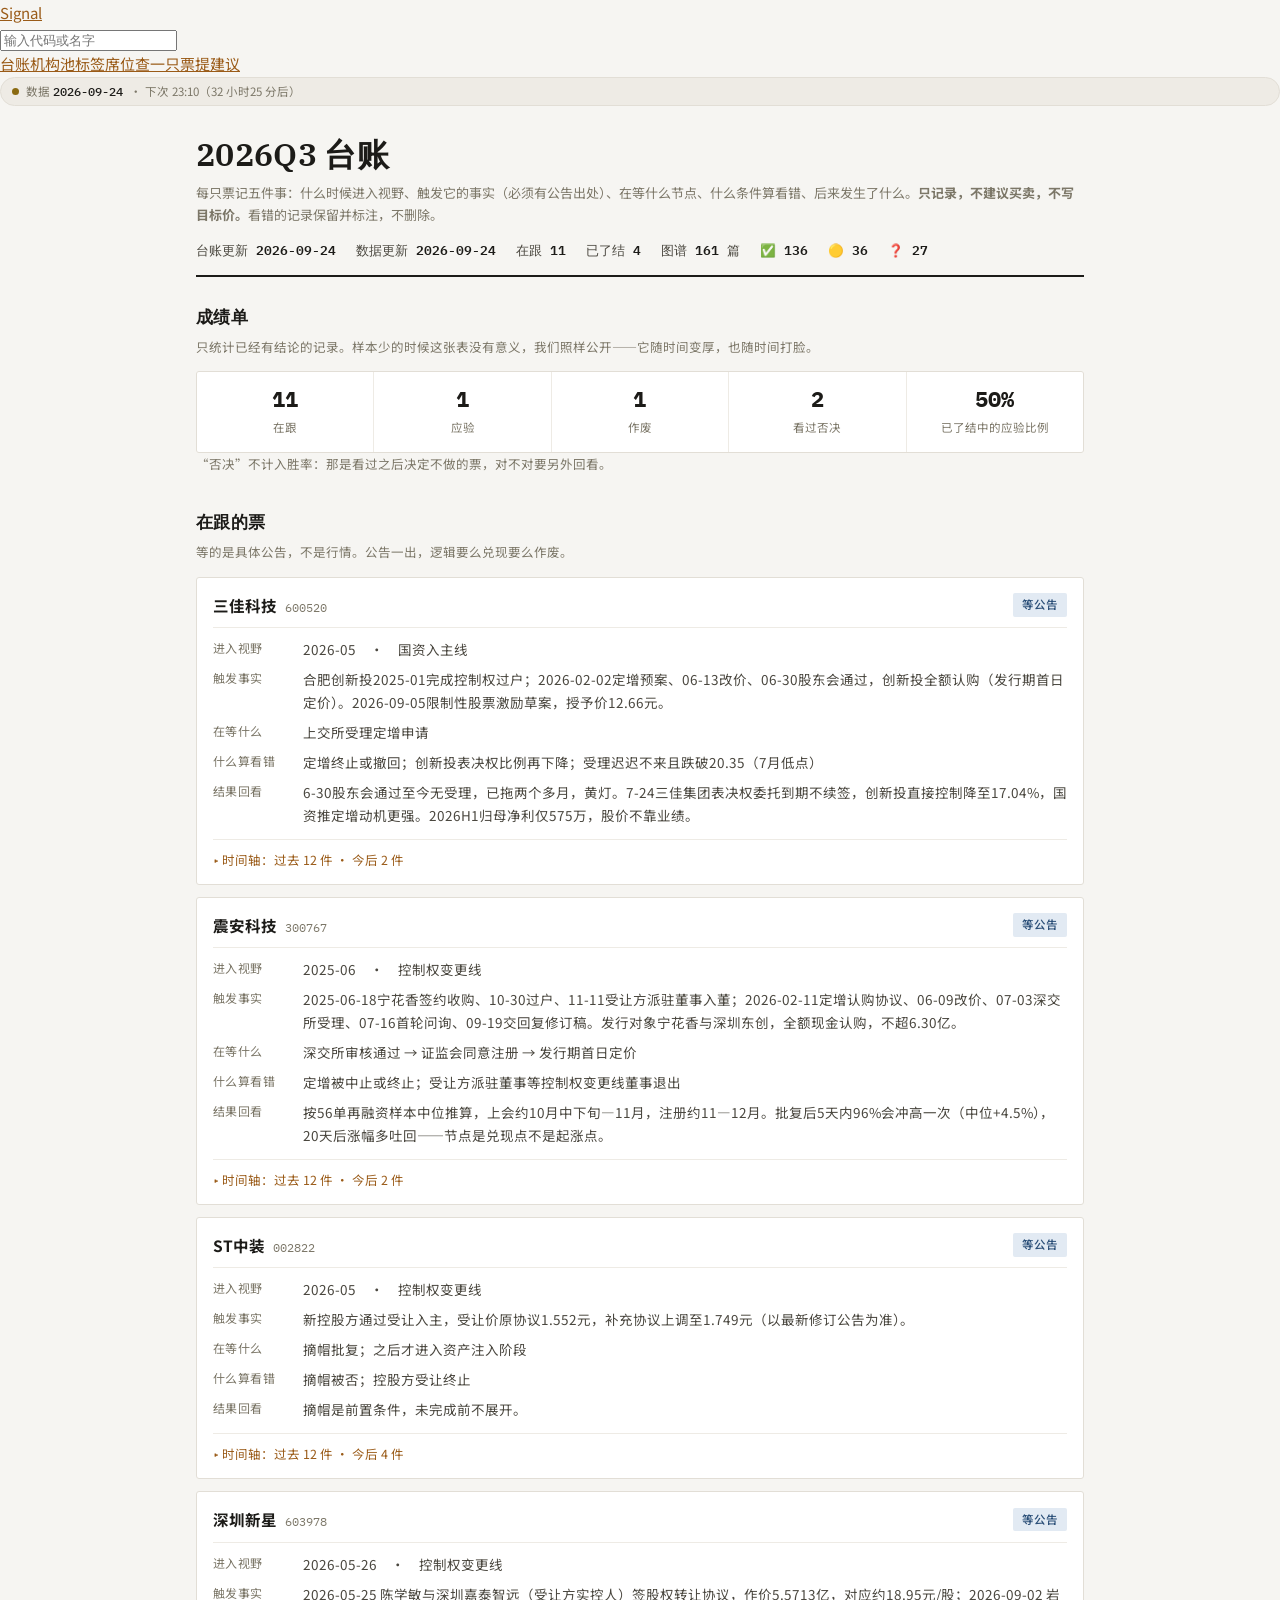
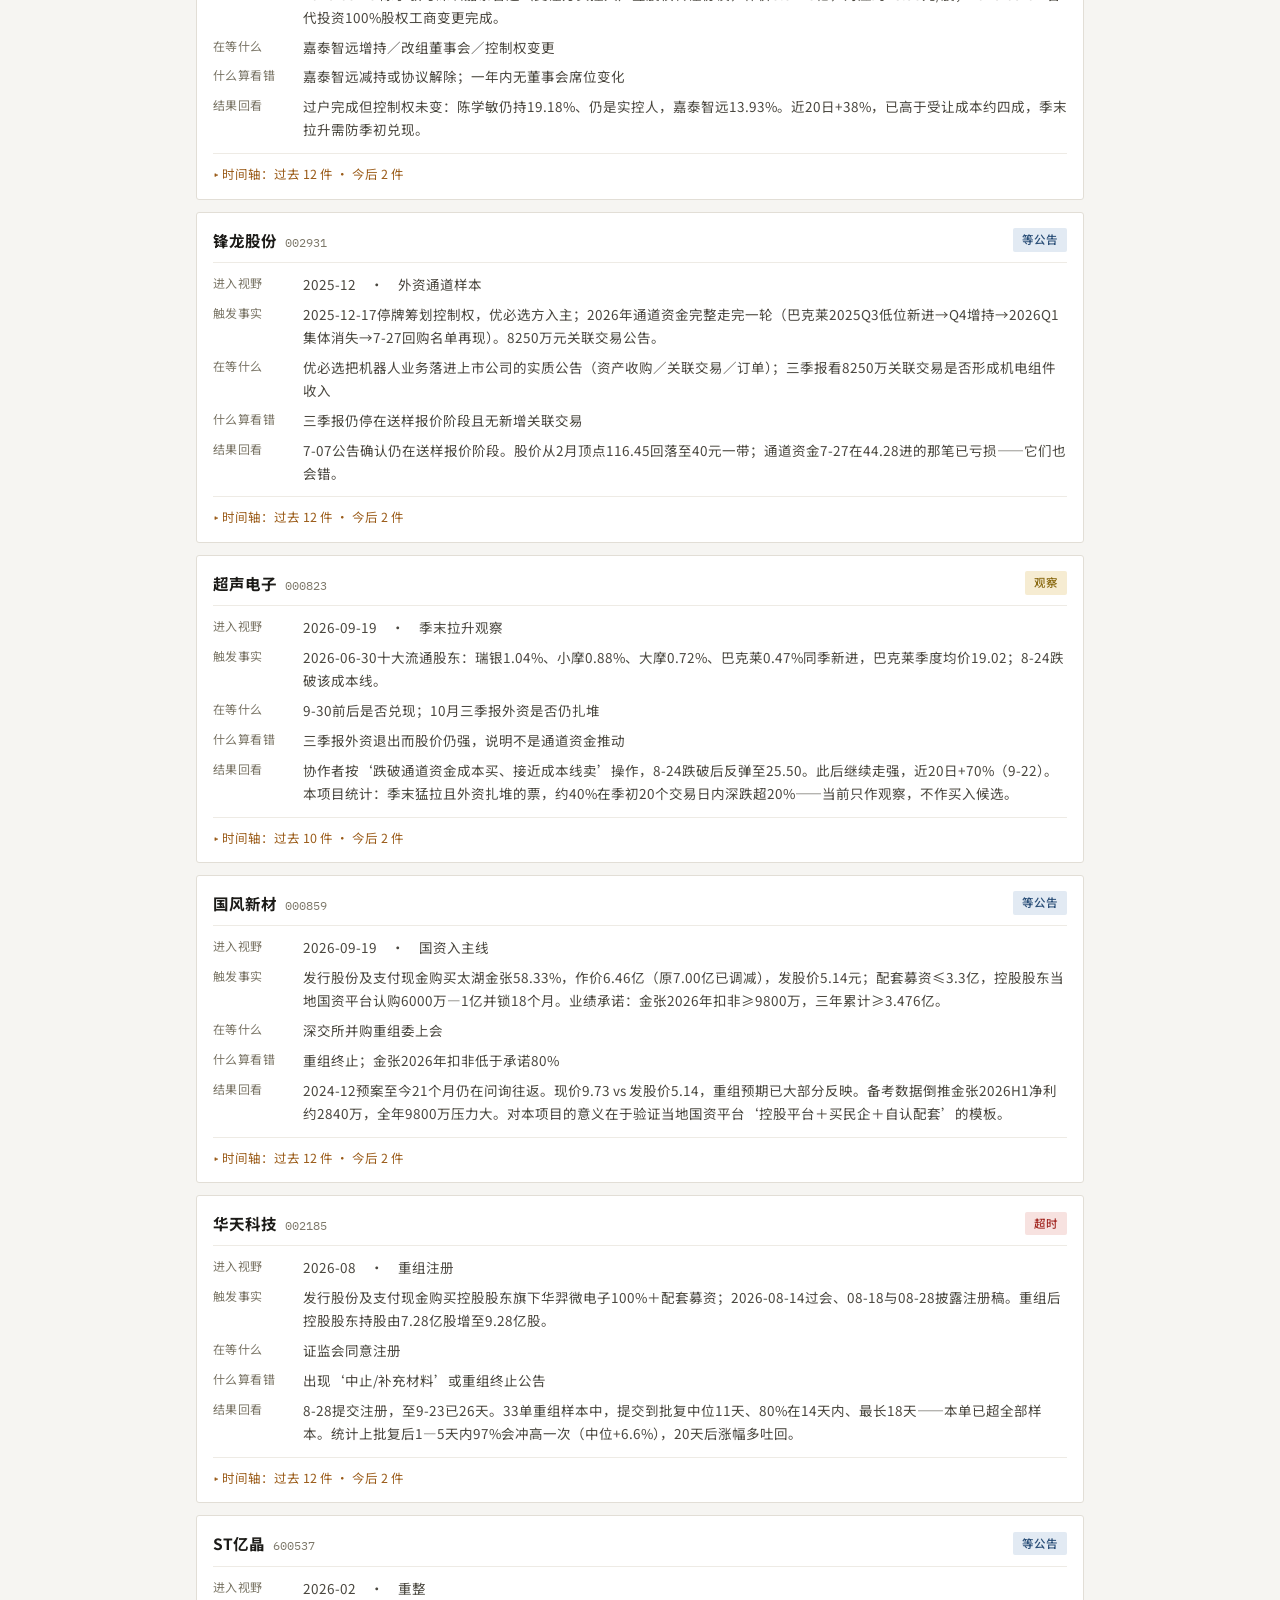
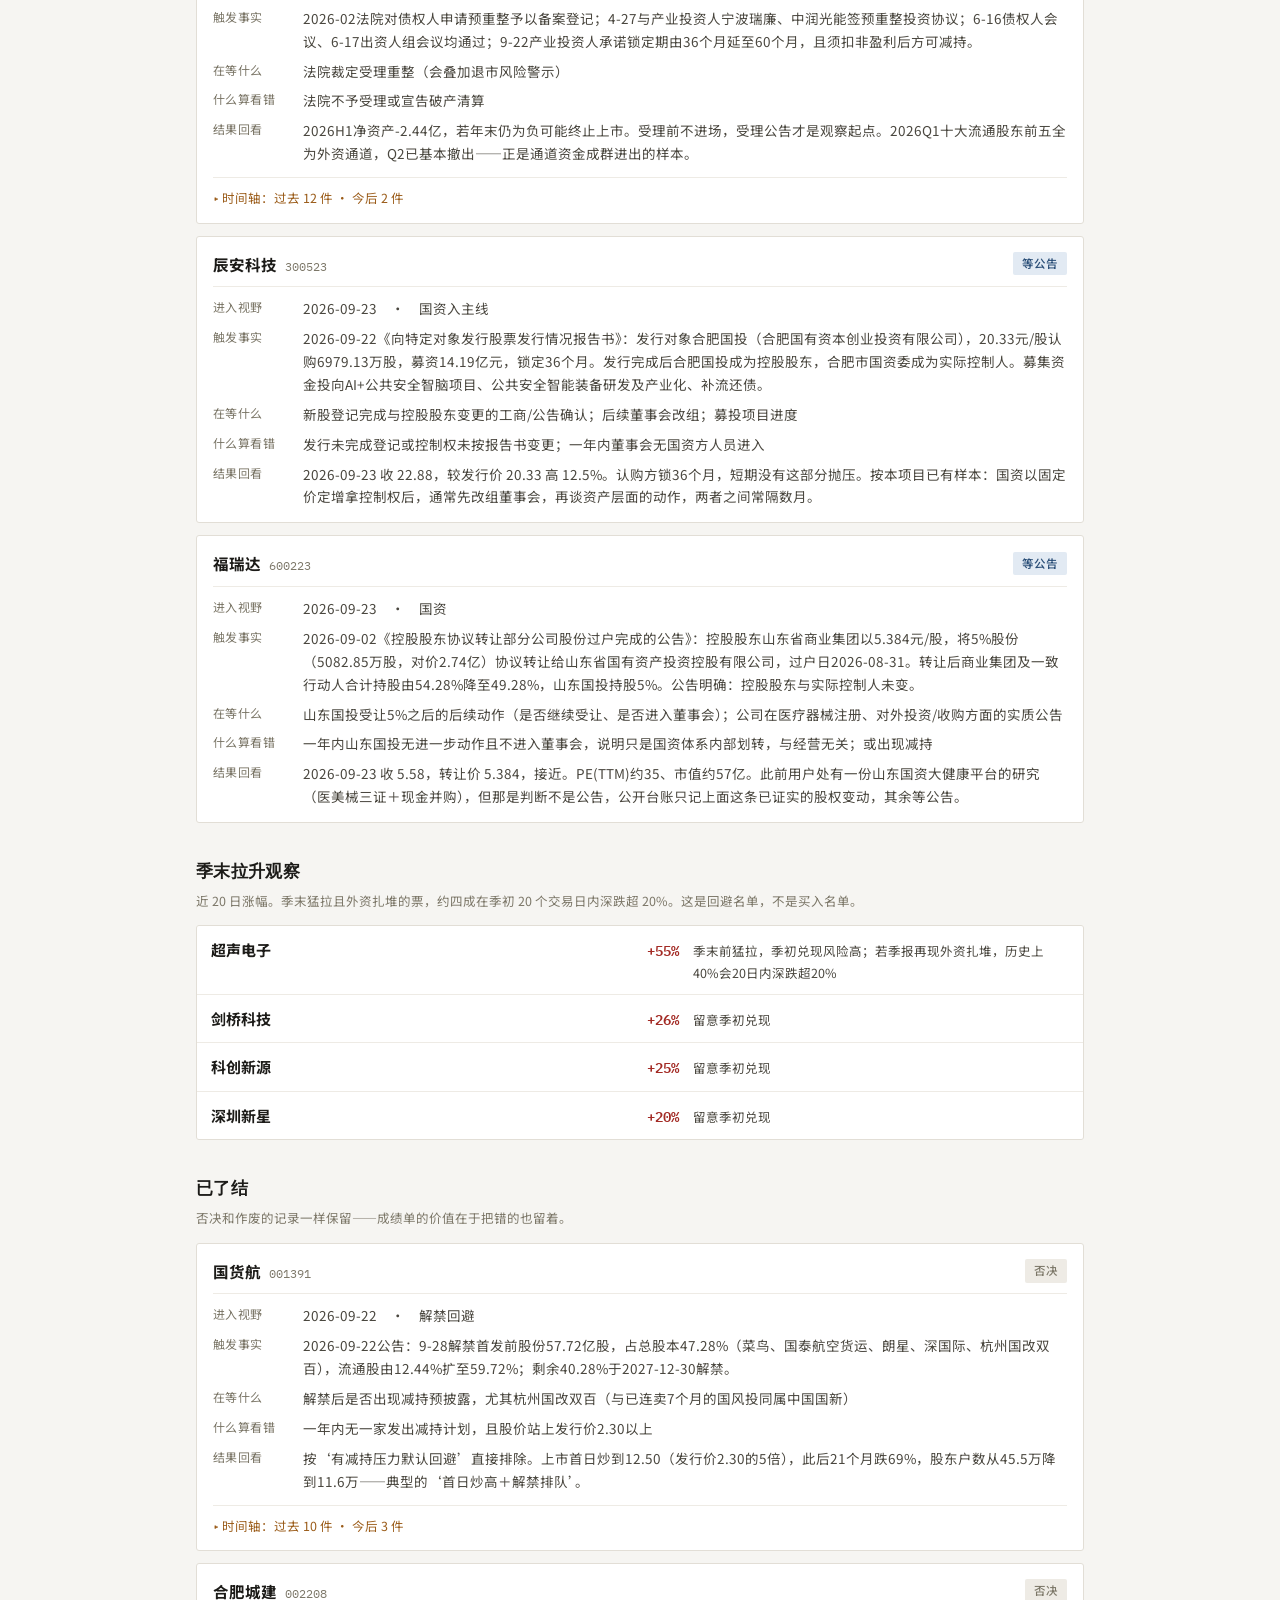
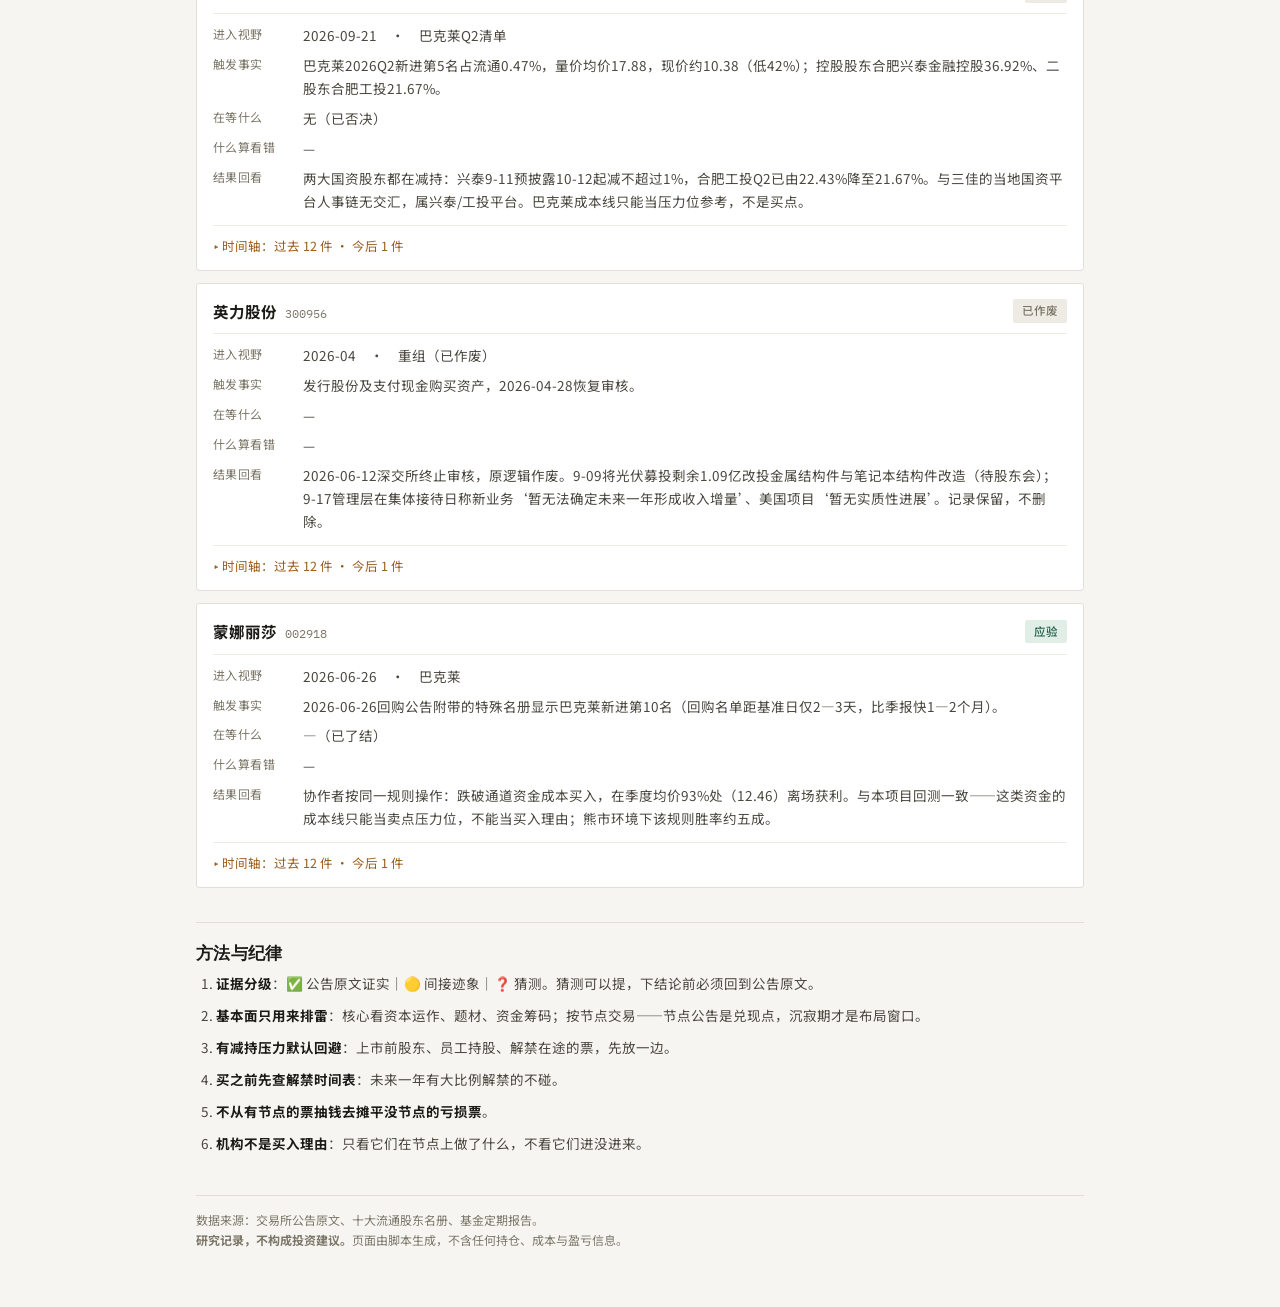
==== ledger.html @ 411ac19d "六个页面顶栏统一" ====
<!doctype html>
<html lang="zh-CN">
<head>
<meta charset="utf-8">
<meta name="viewport" content="width=device-width, initial-scale=1, viewport-fit=cover">
<meta name="color-scheme" content="light dark">
<title>Signal 台账</title>
<link rel="stylesheet" href="https://fonts.googleapis.com/css2?family=IBM+Plex+Serif:ital,wght@0,400;0,600;1,400&family=Noto+Sans+SC:wght@300;400;500;700&family=IBM+Plex+Mono:wght@400;600&display=swap">
<style>  *,*::before,*::after{box-sizing:border-box;}

  :root{
    color-scheme: light;
    --ground:#f6f5f2; --panel:#ffffff; --line:#e2ded6; --line-soft:#eeebe5;
    --ink:#1c1b18; --ink-2:#4a473f; --ink-3:#7c7768;
    --accent:#9a5b18; --accent-soft:#f3e7d8;
    --red:#a32b25; --red-soft:#f7e2e0;
    --amber:#8a6a12; --amber-soft:#f6ecd2;
    --green:#25604a; --green-soft:#e0eee7;
    --blue:#2a4e77; --blue-soft:#e2eaf3;
  }
  @media (prefers-color-scheme: dark){
    :root:not([data-theme="light"]){
      color-scheme: dark;
      --ground:#17161a; --panel:#201f24; --line:#35333a; --line-soft:#2a2930;
      --ink:#efece6; --ink-2:#c0bcb3; --ink-3:#8b867c;
      --accent:#e2a662; --accent-soft:#3a2d1c;
      --red:#e98b84; --red-soft:#3b2220;
      --amber:#d9b45a; --amber-soft:#362f18;
      --green:#7dc3a4; --green-soft:#1d3029;
      --blue:#8db4de; --blue-soft:#1d2a3a;
    }
  }
  :root[data-theme="dark"]{
    color-scheme: dark;
    --ground:#17161a; --panel:#201f24; --line:#35333a; --line-soft:#2a2930;
    --ink:#efece6; --ink-2:#c0bcb3; --ink-3:#8b867c;
    --accent:#e2a662; --accent-soft:#3a2d1c;
    --red:#e98b84; --red-soft:#3b2220;
    --amber:#d9b45a; --amber-soft:#362f18;
    --green:#7dc3a4; --green-soft:#1d3029;
    --blue:#8db4de; --blue-soft:#1d2a3a;
  }
  body{
    margin:0; background:var(--ground); color:var(--ink);
    font-family:"Noto Sans SC", -apple-system, BlinkMacSystemFont, "PingFang SC", sans-serif;
    font-size:15px; line-height:1.7;
  }
  .wrap{max-width:900px; margin:0 auto; padding-inline:16px; padding-block:28px 56px;}
  header.top{border-bottom:2px solid var(--ink); padding-bottom:14px; margin-bottom:26px;}
  .kicker{font-family:"IBM Plex Mono", ui-monospace, monospace; font-size:11px; letter-spacing:.16em;
          text-transform:uppercase; color:var(--accent); margin:0 0 6px;}
  h1{font-family:"IBM Plex Serif", Georgia, serif; font-weight:600; font-size:clamp(24px,3.4vw,32px); line-height:1.25; margin:0 0 8px; text-wrap:balance; letter-spacing:.01em;}
  .sub{color:var(--ink-3); font-size:13px; margin:0;}
  .stats{display:flex; flex-wrap:wrap; gap:8px 20px; margin-top:14px;
         font-family:"IBM Plex Mono", monospace; font-size:12.5px; color:var(--ink-2); font-variant-numeric:tabular-nums;}
  .stats b{color:var(--ink); font-weight:600;}
  section{margin-bottom:34px;}
  h2{font-family:"IBM Plex Serif", Georgia, serif; font-weight:600; font-size:17px; margin:0 0 4px; letter-spacing:.02em;}
  .note{color:var(--ink-3); font-size:12.5px; margin:0 0 14px;}
  .rows{display:flex; flex-direction:column; gap:1px; background:var(--line-soft);
        border:1px solid var(--line); border-radius:3px; overflow:hidden;}
  .row{display:grid; grid-template-columns:96px 1fr auto; gap:6px 14px; align-items:baseline;
       background:var(--panel); padding:12px 14px;}
  .when{font-family:"IBM Plex Mono", monospace; font-size:12px; color:var(--ink-3);
        font-variant-numeric:tabular-nums; white-space:nowrap;}
  .what{min-width:0;}
  .what strong{font-weight:700;}
  .what p{margin:3px 0 0; font-size:13px; color:var(--ink-2);}
  .pill{font-size:11.5px; font-weight:500; padding:2px 9px; border-radius:2px; white-space:nowrap;}
  .p-red{background:var(--red-soft); color:var(--red);}
  .p-amber{background:var(--amber-soft); color:var(--amber);}
  .p-green{background:var(--green-soft); color:var(--green);}
  .p-blue{background:var(--blue-soft); color:var(--blue);}
  .p-mute{background:var(--line-soft); color:var(--ink-3);}
  @media (max-width:560px){
    .row{grid-template-columns:1fr auto; }
    .when{grid-column:1 / -1; order:-1;}
  }
  .move{display:grid; grid-template-columns:1fr 78px 1fr; gap:6px 14px; align-items:baseline;
        background:var(--panel); padding:11px 14px;}
  .move .pct{font-family:"IBM Plex Mono", monospace; font-weight:600; font-size:13.5px;
              color:var(--red); text-align:right; font-variant-numeric:tabular-nums;}
  .move p{margin:0; font-size:12.5px; color:var(--ink-2);}
  @media (max-width:560px){ .move{grid-template-columns:1fr auto;} .move p{grid-column:1 / -1;} }
  .finding{background:var(--panel); border:1px solid var(--line); border-left:3px solid var(--accent);
           border-radius:2px; padding:13px 15px; margin-bottom:10px;}
  .finding h3{font-size:14.5px; margin:0 0 5px;}
  .finding p{margin:0; font-size:13.5px; color:var(--ink-2);}
  .finding .tag{font-family:"IBM Plex Mono", monospace; font-size:11px; color:var(--ink-3); letter-spacing:.06em;}
  .rules{border-top:1px solid var(--line); padding-top:16px;}
  .rules ol{margin:0; padding-left:20px;}
  .rules li{margin-bottom:9px; font-size:13.5px; color:var(--ink-2);}
  .rules li b{color:var(--ink);}
  footer{margin-top:40px; border-top:1px solid var(--line); padding-top:14px;
         font-size:12px; color:var(--ink-3);}
  .legend{display:flex; flex-wrap:wrap; gap:10px; margin-top:10px; font-size:12px; color:var(--ink-3);}

  .cards{display:flex; flex-direction:column; gap:12px;}
  .card{background:var(--panel); border:1px solid var(--line); border-radius:3px; padding:14px 16px;}
  .card-top{display:flex; align-items:center; justify-content:space-between; gap:10px;
            border-bottom:1px solid var(--line-soft); padding-bottom:9px; margin-bottom:10px;}
  .card-top h3{font-size:15.5px; margin:0;}
  .code{font-family:"IBM Plex Mono", monospace; font-size:12px; color:var(--ink-3); font-weight:400; margin-left:4px;}
  .card dl{display:grid; grid-template-columns:76px 1fr; gap:7px 14px; margin:0;}
  .card dt{font-size:12px; color:var(--ink-3); letter-spacing:.04em; white-space:nowrap;}
  .card dd{margin:0; font-size:13.5px; color:var(--ink-2);}
  @media (max-width:560px){
    .card dl{grid-template-columns:1fr; gap:2px 0;}
    .card dt{margin-top:7px;}
  }
  .warn{margin:12px 0 0; padding:11px 14px; font-size:12.5px; line-height:1.65;
        background:var(--red-soft); color:var(--red); border-radius:2px;}
  .warn b{font-weight:700;}

  .tl{margin-top:12px; border-top:1px solid var(--line-soft); padding-top:9px;}
  .tl summary{cursor:pointer; font-size:12.5px; color:var(--accent); list-style:none;}
  .tl summary::-webkit-details-marker{display:none;}
  .tl summary::before{content:"▸ "; }
  .tl[open] summary::before{content:"▾ "; }
  .tl-list{list-style:none; margin:10px 0 2px; padding:0; display:flex; flex-direction:column; gap:5px;}
  .tl-list li{display:grid; grid-template-columns:82px 62px 1fr; gap:10px; align-items:baseline;
              font-size:12.5px; color:var(--ink-2); padding-left:10px; border-left:2px solid var(--line);}
  .tl-date{font-family:"IBM Plex Mono", monospace; color:var(--ink-3); font-variant-numeric:tabular-nums;}
  .tl-kind{font-size:11px; color:var(--ink-3);}
  .tl-f{border-left-color:var(--blue) !important;}
  .tl-now{border-left-color:var(--accent) !important; color:var(--accent) !important; font-weight:500;}
  .tl-now .tl-date{color:var(--accent);}
  @media (max-width:560px){
    .tl-list li{grid-template-columns:76px 1fr;}
    .tl-kind{grid-column:2; }
    .tl-t{grid-column:1 / -1; padding-left:0;}
  }

  .score{display:grid; grid-template-columns:repeat(auto-fit, minmax(96px,1fr)); gap:1px;
         background:var(--line-soft); border:1px solid var(--line); border-radius:3px; overflow:hidden;}
  .sc{background:var(--panel); padding:14px 12px; text-align:center;}
  .sc b{display:block; font-family:"IBM Plex Mono", monospace; font-size:22px; color:var(--ink);
        font-variant-numeric:tabular-nums; line-height:1.2;}
  .sc span{font-size:11.5px; color:var(--ink-3);}

  a{color:var(--accent);}
  .nav{text-transform:none; letter-spacing:0; font-family:"Noto Sans SC", sans-serif; font-size:12px;}

  .wrap{max-width:min(920px, 100%);}

  .topbar .mini{position:relative;}
  .msug{position:absolute; left:0; right:0; top:calc(100% + 6px); z-index:20;
    display:flex; flex-direction:column; background:var(--panel);
    border-radius:8px; overflow:hidden; box-shadow:0 6px 20px rgba(0,0,0,.18);}
  .msug:empty{display:none;}
  .msug button{text-align:left; padding:10px 16px; border:none; border-bottom:1px solid var(--line-soft);
    background:transparent; color:var(--ink); font-size:14px; cursor:pointer; font-family:"Noto Sans SC",sans-serif;}
  .msug button:hover{background:var(--line-soft);}
  .msug button i{font-style:normal; color:var(--ink-3); font-size:12px; font-family:"IBM Plex Mono",monospace; margin-left:6px;}

  .stat{display:flex; align-items:center; gap:7px; padding:5px 11px; flex:none;
    background:var(--line-soft); border:1px solid var(--line); border-radius:999px;
    font-size:11.5px; color:var(--ink-3); line-height:1.5; white-space:nowrap;}
  .stat b{color:var(--ink); font-weight:500; font-family:"IBM Plex Mono",monospace;}
  .stat .dot{width:7px; height:7px; border-radius:50%; background:var(--green); flex:none;}
  @media (max-width:640px){
    .stat{order:4; flex-basis:100%; justify-content:center; border-radius:6px;}
  }
  @media (max-width:900px){ .stat .nx{display:none;} }
  .topbar .mini input{min-width:80px;}
  .topbar .mini{flex:1 1 140px; min-width:100px;}

  @media (max-width:1100px){
    .topbar{flex-wrap:wrap; row-gap:8px;}
    .topbar .brand{order:1;}
    .topbar .tnav{order:2; margin-left:auto;}
    .topbar .stat, .stat{order:3;}
    .topbar .mini{order:4; flex-basis:100%;}
  }
  @media (min-width:1101px){ .topbar{flex-wrap:nowrap;} }
</style>
</head>
<body>
<div class="topbar">
  <a class="brand" href="index.html">Signal</a>
  <div class="mini"><input id="mq" placeholder="输入代码或名字" aria-label="跳转到某只票"></div>
  <nav class="tnav"><a href="ledger.html">台账</a><a href="pool.html">机构池</a><a href="tag.html">标签</a><a href="seats.html">席位</a><a href="stock.html">查一只票</a><a href="https://github.com/wwfemg/signal/issues/new?template=feedback.yml" target="_blank">提建议</a></nav>
</div>
<div class="wrap">
  <header class="top">
    <h1>2026Q3 台账</h1>
    <p class="sub">每只票记五件事：什么时候进入视野、触发它的事实（必须有公告出处）、在等什么节点、什么条件算看错、后来发生了什么。<b>只记录，不建议买卖，不写目标价。</b>看错的记录保留并标注，不删除。</p>
    <div class="stats">
      <span>台账更新 <b>2026-09-24</b></span>
      <span>数据更新 <b id="dupd">—</b></span>
      <span>在跟 <b>11</b></span>
      <span>已了结 <b>4</b></span>
      <span>图谱 <b>161</b> 篇</span>
      <span>✅ <b>136</b></span>
      <span>🟡 <b>36</b></span>
      <span>❓ <b>27</b></span>
    </div>
  </header>

  <section>
    <h2>成绩单</h2>
    <p class="note">只统计已经有结论的记录。样本少的时候这张表没有意义，我们照样公开——它随时间变厚，也随时间打脸。</p>
    <div class="score">
      <div class="sc"><b>11</b><span>在跟</span></div>
      <div class="sc"><b>1</b><span>应验</span></div>
      <div class="sc"><b>1</b><span>作废</span></div>
      <div class="sc"><b>2</b><span>看过否决</span></div>
      <div class="sc"><b>50%</b><span>已了结中的应验比例</span></div>
    </div>
    <p class="note">“否决”不计入胜率：那是看过之后决定不做的票，对不对要另外回看。</p>
  </section>

  <section>
    <h2>在跟的票</h2>
    <p class="note">等的是具体公告，不是行情。公告一出，逻辑要么兑现要么作废。</p>
    <div class="cards">
      <article class="card">
        <header class="card-top">
          <h3>三佳科技 <span class="code">600520</span></h3>
          <span class="pill p-blue">等公告</span>
        </header>
        <dl>
          <dt>进入视野</dt><dd>2026-05　·　国资入主线</dd>
          <dt>触发事实</dt><dd>合肥创新投2025-01完成控制权过户；2026-02-02定增预案、06-13改价、06-30股东会通过，创新投全额认购（发行期首日定价）。2026-09-05限制性股票激励草案，授予价12.66元。</dd>
          <dt>在等什么</dt><dd>上交所受理定增申请</dd>
          <dt>什么算看错</dt><dd>定增终止或撤回；创新投表决权比例再下降；受理迟迟不来且跌破20.35（7月低点）</dd>
          <dt>结果回看</dt><dd>6-30股东会通过至今无受理，已拖两个多月，黄灯。7-24三佳集团表决权委托到期不续签，创新投直接控制降至17.04%，国资推定增动机更强。2026H1归母净利仅575万，股价不靠业绩。</dd>
        </dl>
<details class="tl"><summary>时间轴：过去 12 件 · 今后 2 件</summary><ul class="tl-list"><li class="tl-f"><span class="tl-date">2026-10-31</span><span class="tl-kind">财报</span><span class="tl-t">三季报法定截止</span></li><li class="tl-f"><span class="tl-date">待定</span><span class="tl-kind">等公告</span><span class="tl-t">上交所受理定增申请</span></li><li class="tl-now"><span class="tl-date">今天</span><span class="tl-kind">—</span><span class="tl-t">以上是今后已知的日子，以下是已经发生的</span></li><li class="tl-p"><span class="tl-date">2026-09-05</span><span class="tl-kind">激励回购</span><span class="tl-t">产投三佳(安徽)科技股份有限公司2026年限制性股票激励计划实施考核管理办法</span></li><li class="tl-p"><span class="tl-date">2026-07-24</span><span class="tl-kind">控制权</span><span class="tl-t">三佳科技简式权益变动报告书(三佳集团)</span></li><li class="tl-p"><span class="tl-date">2026-06-13</span><span class="tl-kind">重组定增</span><span class="tl-t">三佳科技关于2026年度向特定对象发行A股股票摊薄即期回报及填补措施和相关主体承诺(修订稿)的公</span></li><li class="tl-p"><span class="tl-date">2026-06-13</span><span class="tl-kind">控制权</span><span class="tl-t">三佳科技关于提请股东会批准认购对象免于发出要约的公告</span></li><li class="tl-p"><span class="tl-date">2026-06-02</span><span class="tl-kind">重组定增</span><span class="tl-t">三佳科技年报问询函的回复【容诚专字[2026]230Z1213号】</span></li><li class="tl-p"><span class="tl-date">2026-05-27</span><span class="tl-kind">风险</span><span class="tl-t">三佳科技股票交易异常波动公告</span></li><li class="tl-p"><span class="tl-date">2026-02-02</span><span class="tl-kind">重组定增</span><span class="tl-t">三佳科技关于2026年度向特定对象发行A股股票摊薄即期回报及填补措施和相关主体承诺的公告</span></li><li class="tl-p"><span class="tl-date">2026-02-02</span><span class="tl-kind">控制权</span><span class="tl-t">三佳科技关于向特定对象发行A股股票导致股东权益变动的提示性公告</span></li><li class="tl-p"><span class="tl-date">2026-02-02</span><span class="tl-kind">风险</span><span class="tl-t">三佳科技关于最近五年被证券监管部门和交易所采取监管措施或处罚及整改情况的公告</span></li><li class="tl-p"><span class="tl-date">2025-11-14</span><span class="tl-kind">风险</span><span class="tl-t">三佳科技关于股东股份轮候冻结公告</span></li><li class="tl-p"><span class="tl-date">2025-11-05</span><span class="tl-kind">风险</span><span class="tl-t">三佳科技关于股东股份轮候冻结公告</span></li><li class="tl-p"><span class="tl-date">2025-11-04</span><span class="tl-kind">风险</span><span class="tl-t">三佳科技关于股东股份冻结、标记公告</span></li></ul></details>
      </article>
      <article class="card">
        <header class="card-top">
          <h3>震安科技 <span class="code">300767</span></h3>
          <span class="pill p-blue">等公告</span>
        </header>
        <dl>
          <dt>进入视野</dt><dd>2025-06　·　控制权变更线</dd>
          <dt>触发事实</dt><dd>2025-06-18宁花香签约收购、10-30过户、11-11受让方派驻董事入董；2026-02-11定增认购协议、06-09改价、07-03深交所受理、07-16首轮问询、09-19交回复修订稿。发行对象宁花香与深圳东创，全额现金认购，不超6.30亿。</dd>
          <dt>在等什么</dt><dd>深交所审核通过 → 证监会同意注册 → 发行期首日定价</dd>
          <dt>什么算看错</dt><dd>定增被中止或终止；受让方派驻董事等控制权变更线董事退出</dd>
          <dt>结果回看</dt><dd>按56单再融资样本中位推算，上会约10月中下旬—11月，注册约11—12月。批复后5天内96%会冲高一次（中位+4.5%），20天后涨幅多吐回——节点是兑现点不是起涨点。</dd>
        </dl>
<details class="tl"><summary>时间轴：过去 12 件 · 今后 2 件</summary><ul class="tl-list"><li class="tl-f"><span class="tl-date">2026-10-31</span><span class="tl-kind">财报</span><span class="tl-t">三季报法定截止</span></li><li class="tl-f"><span class="tl-date">待定</span><span class="tl-kind">等公告</span><span class="tl-t">深交所审核通过 → 证监会同意注册 → 发行期首日定价</span></li><li class="tl-now"><span class="tl-date">今天</span><span class="tl-kind">—</span><span class="tl-t">以上是今后已知的日子，以下是已经发生的</span></li><li class="tl-p"><span class="tl-date">2026-09-19</span><span class="tl-kind">重组定增</span><span class="tl-t">震安科技股份有限公司2026年度向特定对象发行股票募集说明书(修订稿)</span></li><li class="tl-p"><span class="tl-date">2026-08-25</span><span class="tl-kind">激励回购</span><span class="tl-t">震安科技股份有限公司关于向2026年限制性股票激励计划激励对象授予预留部分限制性股票的公告</span></li><li class="tl-p"><span class="tl-date">2026-08-08</span><span class="tl-kind">重组定增</span><span class="tl-t">关于震安科技股份有限公司申请向特定对象发行股票的审核问询函之回复报告</span></li><li class="tl-p"><span class="tl-date">2026-08-04</span><span class="tl-kind">重组定增</span><span class="tl-t">震安科技股份有限公司2026年度向特定对象发行股票方案论证分析报告(二次修订稿)</span></li><li class="tl-p"><span class="tl-date">2026-08-04</span><span class="tl-kind">控制权</span><span class="tl-t">震安科技股份有限公司关于向特定对象发行股票导致股东权益变动的提示性公告</span></li><li class="tl-p"><span class="tl-date">2026-07-03</span><span class="tl-kind">重组定增</span><span class="tl-t">震安科技股份有限公司关于2026年度向特定对象发行股票申请获得深圳证券交易所受理的公告</span></li><li class="tl-p"><span class="tl-date">2026-06-09</span><span class="tl-kind">控制权</span><span class="tl-t">震安科技股份有限公司关于向特定对象发行股票导致股东权益变动的提示性公告</span></li><li class="tl-p"><span class="tl-date">2026-06-09</span><span class="tl-kind">重组定增</span><span class="tl-t">震安科技股份有限公司关于2026年度向特定对象发行股票预案(修订稿)披露的提示性公告</span></li><li class="tl-p"><span class="tl-date">2026-04-23</span><span class="tl-kind">激励回购</span><span class="tl-t">震安科技股份有限公司关于向2026年限制性股票激励计划激励对象授予限制性股票的公告</span></li><li class="tl-p"><span class="tl-date">2026-04-09</span><span class="tl-kind">控制权</span><span class="tl-t">震安科技股份有限公司关于变更公司权益变动项目财务顾问主办人的公告</span></li><li class="tl-p"><span class="tl-date">2026-03-07</span><span class="tl-kind">激励回购</span><span class="tl-t">震安科技股份有限公司关于2026年限制性股票激励计划内幕信息知情人及激励对象买卖公司股票情况的自</span></li><li class="tl-p"><span class="tl-date">2026-02-11</span><span class="tl-kind">重组定增</span><span class="tl-t">震安科技股份有限公司2026年度向特定对象发行股票方案论证分析报告</span></li></ul></details>
      </article>
      <article class="card">
        <header class="card-top">
          <h3>ST中装 <span class="code">002822</span></h3>
          <span class="pill p-blue">等公告</span>
        </header>
        <dl>
          <dt>进入视野</dt><dd>2026-05　·　控制权变更线</dd>
          <dt>触发事实</dt><dd>新控股方通过受让入主，受让价原协议1.552元，补充协议上调至1.749元（以最新修订公告为准）。</dd>
          <dt>在等什么</dt><dd>摘帽批复；之后才进入资产注入阶段</dd>
          <dt>什么算看错</dt><dd>摘帽被否；控股方受让终止</dd>
          <dt>结果回看</dt><dd>摘帽是前置条件，未完成前不展开。</dd>
        </dl>
<details class="tl"><summary>时间轴：过去 12 件 · 今后 4 件</summary><ul class="tl-list"><li class="tl-f"><span class="tl-date">2026-10-31</span><span class="tl-kind">财报</span><span class="tl-t">三季报法定截止</span></li><li class="tl-f"><span class="tl-date">2027-02-15</span><span class="tl-kind">解禁</span><span class="tl-t">限售解禁 其他类型，占总股本 19.17%</span></li><li class="tl-f"><span class="tl-date">2029-01-02</span><span class="tl-kind">解禁</span><span class="tl-t">限售解禁 其他类型，占总股本 16.0%</span></li><li class="tl-f"><span class="tl-date">待定</span><span class="tl-kind">等公告</span><span class="tl-t">摘帽批复；之后才进入资产注入阶段</span></li><li class="tl-now"><span class="tl-date">今天</span><span class="tl-kind">—</span><span class="tl-t">以上是今后已知的日子，以下是已经发生的</span></li><li class="tl-p"><span class="tl-date">2026-07-02</span><span class="tl-kind">风险</span><span class="tl-t">股票交易异常波动公告</span></li><li class="tl-p"><span class="tl-date">2026-06-29</span><span class="tl-kind">风险</span><span class="tl-t">股票交易异常波动公告</span></li><li class="tl-p"><span class="tl-date">2026-06-25</span><span class="tl-kind">风险</span><span class="tl-t">股票交易异常波动公告</span></li><li class="tl-p"><span class="tl-date">2026-04-23</span><span class="tl-kind">重组定增</span><span class="tl-t">关于变更注册资本并修改《公司章程》的公告</span></li><li class="tl-p"><span class="tl-date">2026-04-08</span><span class="tl-kind">激励回购</span><span class="tl-t">关于回购专户库存股注销完成暨股份变动的公告</span></li><li class="tl-p"><span class="tl-date">2026-02-26</span><span class="tl-kind">重组定增</span><span class="tl-t">关于向重整财务投资人完成股票过户的公告</span></li><li class="tl-p"><span class="tl-date">2026-01-21</span><span class="tl-kind">重组定增</span><span class="tl-t">关于撤销退市风险警示并继续实施其他风险警示暨临时停牌的公告</span></li><li class="tl-p"><span class="tl-date">2026-01-17</span><span class="tl-kind">风险</span><span class="tl-t">关于公司控股股东股份质押的公告</span></li><li class="tl-p"><span class="tl-date">2026-01-17</span><span class="tl-kind">控制权</span><span class="tl-t">中证鹏元关于关注深圳市中装建设集团股份有限公司实际控制人变更等事项的公告</span></li><li class="tl-p"><span class="tl-date">2026-01-07</span><span class="tl-kind">重组定增</span><span class="tl-t">关于申请撤销公司股票因重整而被实施退市风险警示暨继续被实施其他风险警示的公告</span></li><li class="tl-p"><span class="tl-date">2026-01-05</span><span class="tl-kind">控制权</span><span class="tl-t">关于股东权益变动暨控股股东、实际控制人发生变更的提示性公告</span></li><li class="tl-p"><span class="tl-date">2025-12-31</span><span class="tl-kind">重组定增</span><span class="tl-t">关于公司重整计划执行完毕的公告</span></li></ul></details>
      </article>
      <article class="card">
        <header class="card-top">
          <h3>深圳新星 <span class="code">603978</span></h3>
          <span class="pill p-blue">等公告</span>
        </header>
        <dl>
          <dt>进入视野</dt><dd>2026-05-26　·　控制权变更线</dd>
          <dt>触发事实</dt><dd>2026-05-25 陈学敏与深圳嘉泰智远（受让方实控人）签股权转让协议，作价5.5713亿，对应约18.95元/股；2026-09-02 岩代投资100%股权工商变更完成。</dd>
          <dt>在等什么</dt><dd>嘉泰智远增持／改组董事会／控制权变更</dd>
          <dt>什么算看错</dt><dd>嘉泰智远减持或协议解除；一年内无董事会席位变化</dd>
          <dt>结果回看</dt><dd>过户完成但控制权未变：陈学敏仍持19.18%、仍是实控人，嘉泰智远13.93%。近20日+38%，已高于受让成本约四成，季末拉升需防季初兑现。</dd>
        </dl>
<details class="tl"><summary>时间轴：过去 12 件 · 今后 2 件</summary><ul class="tl-list"><li class="tl-f"><span class="tl-date">2026-10-31</span><span class="tl-kind">财报</span><span class="tl-t">三季报法定截止</span></li><li class="tl-f"><span class="tl-date">待定</span><span class="tl-kind">等公告</span><span class="tl-t">嘉泰智远增持／改组董事会／控制权变更</span></li><li class="tl-now"><span class="tl-date">今天</span><span class="tl-kind">—</span><span class="tl-t">以上是今后已知的日子，以下是已经发生的</span></li><li class="tl-p"><span class="tl-date">2026-09-02</span><span class="tl-kind">控制权</span><span class="tl-t">关于控股股东、实际控制人股权转让完成工商变更登记的公告</span></li><li class="tl-p"><span class="tl-date">2026-07-22</span><span class="tl-kind">激励回购</span><span class="tl-t">关于2025年股票期权激励计划第一个行权期行权条件成就的公告</span></li><li class="tl-p"><span class="tl-date">2026-07-21</span><span class="tl-kind">控制权</span><span class="tl-t">关于控股股东、实际控制人股份解除质押的公告</span></li><li class="tl-p"><span class="tl-date">2026-07-08</span><span class="tl-kind">风险</span><span class="tl-t">股票交易异常波动公告</span></li><li class="tl-p"><span class="tl-date">2026-06-23</span><span class="tl-kind">控制权</span><span class="tl-t">关于控股股东、实际控制人为公司提供财务资助的公告</span></li><li class="tl-p"><span class="tl-date">2026-06-12</span><span class="tl-kind">风险</span><span class="tl-t">关于全资子公司涉及诉讼的进展公告</span></li><li class="tl-p"><span class="tl-date">2026-06-09</span><span class="tl-kind">激励回购</span><span class="tl-t">关于使用已终止募投项目部分剩余募集资金支付股权回购价款的公告</span></li><li class="tl-p"><span class="tl-date">2026-05-26</span><span class="tl-kind">控制权</span><span class="tl-t">深圳市新星轻合金材料股份有限公司简式权益变动报告书(股份增加)</span></li><li class="tl-p"><span class="tl-date">2026-05-26</span><span class="tl-kind">激励回购</span><span class="tl-t">关于控股子公司拟履行股权回购义务暨签署《回购协议》的公告</span></li><li class="tl-p"><span class="tl-date">2026-04-30</span><span class="tl-kind">风险</span><span class="tl-t">关于部分募投项目结项并将剩余募集资金永久补充流动资金、部分募投项目延期及部分募投项目终止的公告</span></li><li class="tl-p"><span class="tl-date">2026-04-30</span><span class="tl-kind">重组定增</span><span class="tl-t">容诚会计师事务所(特殊普通合伙)关于深圳市新星轻合金材料股份有限公司2025年度营业收入扣除情况</span></li><li class="tl-p"><span class="tl-date">2026-03-14</span><span class="tl-kind">风险</span><span class="tl-t">关于全资子公司及相关人员收到行政处罚决定书的公告</span></li></ul></details>
      </article>
      <article class="card">
        <header class="card-top">
          <h3>锋龙股份 <span class="code">002931</span></h3>
          <span class="pill p-blue">等公告</span>
        </header>
        <dl>
          <dt>进入视野</dt><dd>2025-12　·　外资通道样本</dd>
          <dt>触发事实</dt><dd>2025-12-17停牌筹划控制权，优必选方入主；2026年通道资金完整走完一轮（巴克莱2025Q3低位新进→Q4增持→2026Q1集体消失→7-27回购名单再现）。8250万元关联交易公告。</dd>
          <dt>在等什么</dt><dd>优必选把机器人业务落进上市公司的实质公告（资产收购／关联交易／订单）；三季报看8250万关联交易是否形成机电组件收入</dd>
          <dt>什么算看错</dt><dd>三季报仍停在送样报价阶段且无新增关联交易</dd>
          <dt>结果回看</dt><dd>7-07公告确认仍在送样报价阶段。股价从2月顶点116.45回落至40元一带；通道资金7-27在44.28进的那笔已亏损——它们也会错。</dd>
        </dl>
<details class="tl"><summary>时间轴：过去 12 件 · 今后 2 件</summary><ul class="tl-list"><li class="tl-f"><span class="tl-date">2026-10-31</span><span class="tl-kind">财报</span><span class="tl-t">三季报法定截止</span></li><li class="tl-f"><span class="tl-date">待定</span><span class="tl-kind">等公告</span><span class="tl-t">优必选把机器人业务落进上市公司的实质公告（资产收购／关联交易／订单）；三季报看8250万关联交易是否形成机电组件收入</span></li><li class="tl-now"><span class="tl-date">今天</span><span class="tl-kind">—</span><span class="tl-t">以上是今后已知的日子，以下是已经发生的</span></li><li class="tl-p"><span class="tl-date">2026-09-02</span><span class="tl-kind">激励回购</span><span class="tl-t">关于回购公司股份的进展公告</span></li><li class="tl-p"><span class="tl-date">2026-08-04</span><span class="tl-kind">激励回购</span><span class="tl-t">关于回购公司股份的进展公告</span></li><li class="tl-p"><span class="tl-date">2026-07-31</span><span class="tl-kind">激励回购</span><span class="tl-t">关于回购股份事项前十名股东和前十名无限售条件股东持股情况的公告</span></li><li class="tl-p"><span class="tl-date">2026-07-29</span><span class="tl-kind">激励回购</span><span class="tl-t">关于首次回购公司股份的公告</span></li><li class="tl-p"><span class="tl-date">2026-07-28</span><span class="tl-kind">激励回购</span><span class="tl-t">回购报告书</span></li><li class="tl-p"><span class="tl-date">2026-07-22</span><span class="tl-kind">激励回购</span><span class="tl-t">关于公司控股股东提议回购公司部分股份的提示性公告</span></li><li class="tl-p"><span class="tl-date">2026-07-10</span><span class="tl-kind">风险</span><span class="tl-t">股票交易异常波动公告</span></li><li class="tl-p"><span class="tl-date">2026-07-07</span><span class="tl-kind">风险</span><span class="tl-t">股票交易异常波动公告</span></li><li class="tl-p"><span class="tl-date">2026-06-09</span><span class="tl-kind">风险</span><span class="tl-t">股票交易异常波动公告</span></li><li class="tl-p"><span class="tl-date">2026-05-28</span><span class="tl-kind">控制权</span><span class="tl-t">关于控股股东、持股5%以上股东及其一致行动人签订《股份转让协议》之补充协议的公告</span></li><li class="tl-p"><span class="tl-date">2026-05-25</span><span class="tl-kind">风险</span><span class="tl-t">股票交易异常波动公告</span></li><li class="tl-p"><span class="tl-date">2026-04-28</span><span class="tl-kind">控制权</span><span class="tl-t">简式权益变动报告书(诚锋投资、董剑刚、锋驰投资、厉彩霞)</span></li></ul></details>
      </article>
      <article class="card">
        <header class="card-top">
          <h3>超声电子 <span class="code">000823</span></h3>
          <span class="pill p-amber">观察</span>
        </header>
        <dl>
          <dt>进入视野</dt><dd>2026-09-19　·　季末拉升观察</dd>
          <dt>触发事实</dt><dd>2026-06-30十大流通股东：瑞银1.04%、小摩0.88%、大摩0.72%、巴克莱0.47%同季新进，巴克莱季度均价19.02；8-24跌破该成本线。</dd>
          <dt>在等什么</dt><dd>9-30前后是否兑现；10月三季报外资是否仍扎堆</dd>
          <dt>什么算看错</dt><dd>三季报外资退出而股价仍强，说明不是通道资金推动</dd>
          <dt>结果回看</dt><dd>协作者按‘跌破通道资金成本买、接近成本线卖’操作，8-24跌破后反弹至25.50。此后继续走强，近20日+70%（9-22）。本项目统计：季末猛拉且外资扎堆的票，约40%在季初20个交易日内深跌超20%——当前只作观察，不作买入候选。</dd>
        </dl>
<details class="tl"><summary>时间轴：过去 10 件 · 今后 2 件</summary><ul class="tl-list"><li class="tl-f"><span class="tl-date">2026-10-31</span><span class="tl-kind">财报</span><span class="tl-t">三季报法定截止</span></li><li class="tl-f"><span class="tl-date">待定</span><span class="tl-kind">等公告</span><span class="tl-t">9-30前后是否兑现；10月三季报外资是否仍扎堆</span></li><li class="tl-now"><span class="tl-date">今天</span><span class="tl-kind">—</span><span class="tl-t">以上是今后已知的日子，以下是已经发生的</span></li><li class="tl-p"><span class="tl-date">2026-09-17</span><span class="tl-kind">风险</span><span class="tl-t">超声电子股票交易异常波动公告</span></li><li class="tl-p"><span class="tl-date">2026-09-14</span><span class="tl-kind">风险</span><span class="tl-t">超声电子股票交易异常波动公告</span></li><li class="tl-p"><span class="tl-date">2026-06-29</span><span class="tl-kind">风险</span><span class="tl-t">超声电子股票交易异常波动公告</span></li><li class="tl-p"><span class="tl-date">2026-06-09</span><span class="tl-kind">控制权</span><span class="tl-t">超声电子关于控股股东因可转债转股持股比例被动稀释触及1%整数倍的权益变动公告</span></li><li class="tl-p"><span class="tl-date">2026-05-29</span><span class="tl-kind">控制权</span><span class="tl-t">超声电子关于控股股东因可转债转股持股比例被动稀释触及1%整数倍的权益变动公告</span></li><li class="tl-p"><span class="tl-date">2026-05-27</span><span class="tl-kind">控制权</span><span class="tl-t">超声电子关于控股股东因可转债转股持股比例被动稀释触及1%整数倍的权益变动公告</span></li><li class="tl-p"><span class="tl-date">2026-01-21</span><span class="tl-kind">风险</span><span class="tl-t">超声电子关于终止转让持有的四川超声印制板有限公司股权的公告</span></li><li class="tl-p"><span class="tl-date">2025-05-13</span><span class="tl-kind">增减持</span><span class="tl-t">超声电子关于控股股东增持公司股份计划实施完成的公告</span></li><li class="tl-p"><span class="tl-date">2025-04-26</span><span class="tl-kind">增减持</span><span class="tl-t">超声电子关于控股股东增持公司股份计划的公告</span></li><li class="tl-p"><span class="tl-date">2025-02-11</span><span class="tl-kind">风险</span><span class="tl-t">超声电子关于控股股东股份解除质押及重新设定质押的公告</span></li></ul></details>
      </article>
      <article class="card">
        <header class="card-top">
          <h3>国风新材 <span class="code">000859</span></h3>
          <span class="pill p-blue">等公告</span>
        </header>
        <dl>
          <dt>进入视野</dt><dd>2026-09-19　·　国资入主线</dd>
          <dt>触发事实</dt><dd>发行股份及支付现金购买太湖金张58.33%，作价6.46亿（原7.00亿已调减），发股价5.14元；配套募资≤3.3亿，控股股东当地国资平台认购6000万—1亿并锁18个月。业绩承诺：金张2026年扣非≥9800万，三年累计≥3.476亿。</dd>
          <dt>在等什么</dt><dd>深交所并购重组委上会</dd>
          <dt>什么算看错</dt><dd>重组终止；金张2026年扣非低于承诺80%</dd>
          <dt>结果回看</dt><dd>2024-12预案至今21个月仍在问询往返。现价9.73 vs 发股价5.14，重组预期已大部分反映。备考数据倒推金张2026H1净利约2840万，全年9800万压力大。对本项目的意义在于验证当地国资平台‘控股平台＋买民企＋自认配套’的模板。</dd>
        </dl>
<details class="tl"><summary>时间轴：过去 12 件 · 今后 2 件</summary><ul class="tl-list"><li class="tl-f"><span class="tl-date">2026-10-31</span><span class="tl-kind">财报</span><span class="tl-t">三季报法定截止</span></li><li class="tl-f"><span class="tl-date">待定</span><span class="tl-kind">等公告</span><span class="tl-t">深交所并购重组委上会</span></li><li class="tl-now"><span class="tl-date">今天</span><span class="tl-kind">—</span><span class="tl-t">以上是今后已知的日子，以下是已经发生的</span></li><li class="tl-p"><span class="tl-date">2026-09-21</span><span class="tl-kind">重组定增</span><span class="tl-t">2-1重大资产重组报告书(申报稿)(安徽国风新材料股份有限公司)</span></li><li class="tl-p"><span class="tl-date">2026-09-19</span><span class="tl-kind">重组定增</span><span class="tl-t">关于发行股份及支付现金购买资产并募集配套资金暨关联交易报告书(草案)(修订稿)修订说明的公告</span></li><li class="tl-p"><span class="tl-date">2026-09-01</span><span class="tl-kind">重组定增</span><span class="tl-t">关于发行股份及支付现金购买资产并募集配套资金暨关联交易报告书(草案)(修订稿)修订说明的公告</span></li><li class="tl-p"><span class="tl-date">2026-08-12</span><span class="tl-kind">风险</span><span class="tl-t">股票交易风险提示公告</span></li><li class="tl-p"><span class="tl-date">2026-06-30</span><span class="tl-kind">重组定增</span><span class="tl-t">2-1重大资产重组报告书(申报稿)(安徽国风新材料股份有限公司)</span></li><li class="tl-p"><span class="tl-date">2026-06-30</span><span class="tl-kind">风险</span><span class="tl-t">关于股票交易异常波动的公告</span></li><li class="tl-p"><span class="tl-date">2026-05-27</span><span class="tl-kind">重组定增</span><span class="tl-t">2-1重大资产重组报告书(申报稿)(安徽国风新材料股份有限公司)</span></li><li class="tl-p"><span class="tl-date">2026-05-26</span><span class="tl-kind">重组定增</span><span class="tl-t">安徽国风新材料股份有限公司发行股份及支付现金购买资产并募集配套资金暨关联交易报告书(草案)(修订</span></li><li class="tl-p"><span class="tl-date">2026-04-10</span><span class="tl-kind">重组定增</span><span class="tl-t">2025年度营业收入扣除情况的专项审核意见</span></li><li class="tl-p"><span class="tl-date">2026-04-01</span><span class="tl-kind">重组定增</span><span class="tl-t">安徽国风新材料股份有限公司关于收到深圳证券交易所中止审核公司发行股份购买资产并募集配套资金暨关联</span></li><li class="tl-p"><span class="tl-date">2026-02-28</span><span class="tl-kind">重组定增</span><span class="tl-t">2-1重大资产重组报告书(申报稿)(安徽国风新材料股份有限公司)</span></li><li class="tl-p"><span class="tl-date">2026-02-27</span><span class="tl-kind">重组定增</span><span class="tl-t">安徽国风新材料股份有限公司发行股份及支付现金购买资产并募集配套资金暨关联交易报告书(草案)(修订</span></li></ul></details>
      </article>
      <article class="card">
        <header class="card-top">
          <h3>华天科技 <span class="code">002185</span></h3>
          <span class="pill p-red">超时</span>
        </header>
        <dl>
          <dt>进入视野</dt><dd>2026-08　·　重组注册</dd>
          <dt>触发事实</dt><dd>发行股份及支付现金购买控股股东旗下华羿微电子100%＋配套募资；2026-08-14过会、08-18与08-28披露注册稿。重组后控股股东持股由7.28亿股增至9.28亿股。</dd>
          <dt>在等什么</dt><dd>证监会同意注册</dd>
          <dt>什么算看错</dt><dd>出现‘中止/补充材料’或重组终止公告</dd>
          <dt>结果回看</dt><dd>8-28提交注册，至9-23已26天。33单重组样本中，提交到批复中位11天、80%在14天内、最长18天——本单已超全部样本。统计上批复后1—5天内97%会冲高一次（中位+6.6%），20天后涨幅多吐回。</dd>
        </dl>
<details class="tl"><summary>时间轴：过去 12 件 · 今后 2 件</summary><ul class="tl-list"><li class="tl-f"><span class="tl-date">2026-10-31</span><span class="tl-kind">财报</span><span class="tl-t">三季报法定截止</span></li><li class="tl-f"><span class="tl-date">待定</span><span class="tl-kind">等公告</span><span class="tl-t">证监会同意注册</span></li><li class="tl-now"><span class="tl-date">今天</span><span class="tl-kind">—</span><span class="tl-t">以上是今后已知的日子，以下是已经发生的</span></li><li class="tl-p"><span class="tl-date">2026-08-28</span><span class="tl-kind">重组定增</span><span class="tl-t">2-1重大资产重组报告书(注册稿)(天水华天科技股份有限公司)</span></li><li class="tl-p"><span class="tl-date">2026-08-18</span><span class="tl-kind">重组定增</span><span class="tl-t">关于发行股份及支付现金购买资产并募集配套资金暨关联交易报告书(草案)(注册稿)修订说明的公告</span></li><li class="tl-p"><span class="tl-date">2026-08-14</span><span class="tl-kind">重组定增</span><span class="tl-t">关于公司发行股份及支付现金购买资产并募集配套资金暨关联交易事项获得深圳证券交易所并购重组审核委员</span></li><li class="tl-p"><span class="tl-date">2026-08-13</span><span class="tl-kind">重组定增</span><span class="tl-t">深交所并购重组审核委员会2026年第12次审议会议结果公告</span></li><li class="tl-p"><span class="tl-date">2026-08-07</span><span class="tl-kind">重组定增</span><span class="tl-t">关于收到深圳证券交易所并购重组审核委员会审核公司发行股份及支付现金购买资产并募集配套资金暨关联交</span></li><li class="tl-p"><span class="tl-date">2026-08-06</span><span class="tl-kind">重组定增</span><span class="tl-t">深交所并购重组审核委员会2026年第12次审议会议公告</span></li><li class="tl-p"><span class="tl-date">2026-08-05</span><span class="tl-kind">重组定增</span><span class="tl-t">关于深圳证券交易所上市审核中心审核公司发行股份及支付现金购买资产并募集配套资金暨关联交易事项会议</span></li><li class="tl-p"><span class="tl-date">2026-08-03</span><span class="tl-kind">重组定增</span><span class="tl-t">2-1重大资产重组报告书(申报稿)(天水华天科技股份有限公司)</span></li><li class="tl-p"><span class="tl-date">2026-07-31</span><span class="tl-kind">重组定增</span><span class="tl-t">天水华天科技股份公司关于深圳证券交易所《关于天水华天科技股份有限公司发行股份及支付现金购买资产并</span></li><li class="tl-p"><span class="tl-date">2026-07-10</span><span class="tl-kind">风险</span><span class="tl-t">股票交易异常波动公告</span></li><li class="tl-p"><span class="tl-date">2026-06-25</span><span class="tl-kind">重组定增</span><span class="tl-t">2-1重大资产重组报告书(申报稿)(天水华天科技股份有限公司)</span></li><li class="tl-p"><span class="tl-date">2026-06-18</span><span class="tl-kind">重组定增</span><span class="tl-t">关于发行股份及支付现金购买资产并募集配套资金暨关联交易报告书(草案)修订说明的公告</span></li></ul></details>
      </article>
      <article class="card">
        <header class="card-top">
          <h3>ST亿晶 <span class="code">600537</span></h3>
          <span class="pill p-blue">等公告</span>
        </header>
        <dl>
          <dt>进入视野</dt><dd>2026-02　·　重整</dd>
          <dt>触发事实</dt><dd>2026-02法院对债权人申请预重整予以备案登记；4-27与产业投资人宁波瑞廉、中润光能签预重整投资协议；6-16债权人会议、6-17出资人组会议均通过；9-22产业投资人承诺锁定期由36个月延至60个月，且须扣非盈利后方可减持。</dd>
          <dt>在等什么</dt><dd>法院裁定受理重整（会叠加退市风险警示）</dd>
          <dt>什么算看错</dt><dd>法院不予受理或宣告破产清算</dd>
          <dt>结果回看</dt><dd>2026H1净资产-2.44亿，若年末仍为负可能终止上市。受理前不进场，受理公告才是观察起点。2026Q1十大流通股东前五全为外资通道，Q2已基本撤出——正是通道资金成群进出的样本。</dd>
        </dl>
<details class="tl"><summary>时间轴：过去 12 件 · 今后 2 件</summary><ul class="tl-list"><li class="tl-f"><span class="tl-date">2026-10-31</span><span class="tl-kind">财报</span><span class="tl-t">三季报法定截止</span></li><li class="tl-f"><span class="tl-date">待定</span><span class="tl-kind">等公告</span><span class="tl-t">法院裁定受理重整（会叠加退市风险警示）</span></li><li class="tl-now"><span class="tl-date">今天</span><span class="tl-kind">—</span><span class="tl-t">以上是今后已知的日子，以下是已经发生的</span></li><li class="tl-p"><span class="tl-date">2026-09-22</span><span class="tl-kind">重组定增</span><span class="tl-t">亿晶光电科技股份有限公司关于公司预重整进展及风险提示公告</span></li><li class="tl-p"><span class="tl-date">2026-08-05</span><span class="tl-kind">风险</span><span class="tl-t">亿晶光电科技股份有限公司关于涉及重大诉讼的公告</span></li><li class="tl-p"><span class="tl-date">2026-07-21</span><span class="tl-kind">风险</span><span class="tl-t">亿晶光电科技股份有限公司关于累计诉讼、仲裁情况的公告</span></li><li class="tl-p"><span class="tl-date">2026-07-18</span><span class="tl-kind">重组定增</span><span class="tl-t">亿晶光电科技股份有限公司关于公司签署重整投资协议事项的监管工作函的回复公告</span></li><li class="tl-p"><span class="tl-date">2026-07-07</span><span class="tl-kind">重组定增</span><span class="tl-t">天健会计师事务所(特殊普通合伙)关于亿晶光电科技股份有限公司2025年年度报告的信息披露监管问询</span></li><li class="tl-p"><span class="tl-date">2026-07-03</span><span class="tl-kind">风险</span><span class="tl-t">亿晶光电科技股份有限公司股票交易异常波动及风险提示公告</span></li><li class="tl-p"><span class="tl-date">2026-06-18</span><span class="tl-kind">风险</span><span class="tl-t">亿晶光电科技股份有限公司股票交易风险提示公告</span></li><li class="tl-p"><span class="tl-date">2026-06-17</span><span class="tl-kind">重组定增</span><span class="tl-t">亿晶光电科技股份有限公司关于公司及子公司预重整债权人会议表决结果的公告</span></li><li class="tl-p"><span class="tl-date">2026-06-16</span><span class="tl-kind">风险</span><span class="tl-t">亿晶光电科技股份有限公司股票交易异常波动及风险提示公告</span></li><li class="tl-p"><span class="tl-date">2026-06-13</span><span class="tl-kind">风险</span><span class="tl-t">亿晶光电科技股份有限公司关于累计诉讼、仲裁情况的公告</span></li><li class="tl-p"><span class="tl-date">2026-06-11</span><span class="tl-kind">重组定增</span><span class="tl-t">亿晶光电科技股份有限公司关于与重整投资人签署预重整投资协议的公告</span></li><li class="tl-p"><span class="tl-date">2026-06-02</span><span class="tl-kind">重组定增</span><span class="tl-t">亿晶光电科技股份有限公司关于召开预重整债权人会议通知的提示性公告</span></li></ul></details>
      </article>
      <article class="card">
        <header class="card-top">
          <h3>辰安科技 <span class="code">300523</span></h3>
          <span class="pill p-blue">等公告</span>
        </header>
        <dl>
          <dt>进入视野</dt><dd>2026-09-23　·　国资入主线</dd>
          <dt>触发事实</dt><dd>2026-09-22《向特定对象发行股票发行情况报告书》：发行对象合肥国投（合肥国有资本创业投资有限公司），20.33元/股认购6979.13万股，募资14.19亿元，锁定36个月。发行完成后合肥国投成为控股股东，合肥市国资委成为实际控制人。募集资金投向AI+公共安全智脑项目、公共安全智能装备研发及产业化、补流还债。</dd>
          <dt>在等什么</dt><dd>新股登记完成与控股股东变更的工商/公告确认；后续董事会改组；募投项目进度</dd>
          <dt>什么算看错</dt><dd>发行未完成登记或控制权未按报告书变更；一年内董事会无国资方人员进入</dd>
          <dt>结果回看</dt><dd>2026-09-23 收 22.88，较发行价 20.33 高 12.5%。认购方锁36个月，短期没有这部分抛压。按本项目已有样本：国资以固定价定增拿控制权后，通常先改组董事会，再谈资产层面的动作，两者之间常隔数月。</dd>
        </dl>

      </article>
      <article class="card">
        <header class="card-top">
          <h3>福瑞达 <span class="code">600223</span></h3>
          <span class="pill p-blue">等公告</span>
        </header>
        <dl>
          <dt>进入视野</dt><dd>2026-09-23　·　国资</dd>
          <dt>触发事实</dt><dd>2026-09-02《控股股东协议转让部分公司股份过户完成的公告》：控股股东山东省商业集团以5.384元/股，将5%股份（5082.85万股，对价2.74亿）协议转让给山东省国有资产投资控股有限公司，过户日2026-08-31。转让后商业集团及一致行动人合计持股由54.28%降至49.28%，山东国投持股5%。公告明确：控股股东与实际控制人未变。</dd>
          <dt>在等什么</dt><dd>山东国投受让5%之后的后续动作（是否继续受让、是否进入董事会）；公司在医疗器械注册、对外投资/收购方面的实质公告</dd>
          <dt>什么算看错</dt><dd>一年内山东国投无进一步动作且不进入董事会，说明只是国资体系内部划转，与经营无关；或出现减持</dd>
          <dt>结果回看</dt><dd>2026-09-23 收 5.58，转让价 5.384，接近。PE(TTM)约35、市值约57亿。此前用户处有一份山东国资大健康平台的研究（医美械三证＋现金并购），但那是判断不是公告，公开台账只记上面这条已证实的股权变动，其余等公告。</dd>
        </dl>

      </article>
    </div>
  </section>

  <section>
    <h2>季末拉升观察</h2>
    <p class="note">近 20 日涨幅。季末猛拉且外资扎堆的票，约四成在季初 20 个交易日内深跌超 20%。这是回避名单，不是买入名单。</p>
    <div class="rows"><div class="move"><span><strong>超声电子</strong></span><span class="pct">+55%</span><p>季末前猛拉，季初兑现风险高；若季报再现外资扎堆，历史上40%会20日内深跌超20%</p></div><div class="move"><span><strong>剑桥科技</strong></span><span class="pct">+26%</span><p>留意季初兑现</p></div><div class="move"><span><strong>科创新源</strong></span><span class="pct">+25%</span><p>留意季初兑现</p></div><div class="move"><span><strong>深圳新星</strong></span><span class="pct">+20%</span><p>留意季初兑现</p></div></div>
  </section>

  <section>
    <h2>已了结</h2>
    <p class="note">否决和作废的记录一样保留——成绩单的价值在于把错的也留着。</p>
    <div class="cards">
      <article class="card">
        <header class="card-top">
          <h3>国货航 <span class="code">001391</span></h3>
          <span class="pill p-mute">否决</span>
        </header>
        <dl>
          <dt>进入视野</dt><dd>2026-09-22　·　解禁回避</dd>
          <dt>触发事实</dt><dd>2026-09-22公告：9-28解禁首发前股份57.72亿股，占总股本47.28%（菜鸟、国泰航空货运、朗星、深国际、杭州国改双百），流通股由12.44%扩至59.72%；剩余40.28%于2027-12-30解禁。</dd>
          <dt>在等什么</dt><dd>解禁后是否出现减持预披露，尤其杭州国改双百（与已连卖7个月的国风投同属中国国新）</dd>
          <dt>什么算看错</dt><dd>一年内无一家发出减持计划，且股价站上发行价2.30以上</dd>
          <dt>结果回看</dt><dd>按‘有减持压力默认回避’直接排除。上市首日炒到12.50（发行价2.30的5倍），此后21个月跌69%，股东户数从45.5万降到11.6万——典型的‘首日炒高＋解禁排队’。</dd>
        </dl>
<details class="tl"><summary>时间轴：过去 10 件 · 今后 3 件</summary><ul class="tl-list"><li class="tl-f"><span class="tl-date">2026-09-28</span><span class="tl-kind">解禁</span><span class="tl-t">限售解禁 首发原股东限售股份，占总股本 47.28%</span></li><li class="tl-f"><span class="tl-date">2026-10-31</span><span class="tl-kind">财报</span><span class="tl-t">三季报法定截止</span></li><li class="tl-f"><span class="tl-date">2027-12-30</span><span class="tl-kind">解禁</span><span class="tl-t">限售解禁 首发原股东限售股份，占总股本 40.28%</span></li><li class="tl-now"><span class="tl-date">今天</span><span class="tl-kind">—</span><span class="tl-t">以上是今后已知的日子，以下是已经发生的</span></li><li class="tl-p"><span class="tl-date">2026-09-22</span><span class="tl-kind">增减持</span><span class="tl-t">首次公开发行前部分已发行股份上市流通提示性公告</span></li><li class="tl-p"><span class="tl-date">2026-09-09</span><span class="tl-kind">增减持</span><span class="tl-t">关于股东减持股份实施情况暨期限届满的公告</span></li><li class="tl-p"><span class="tl-date">2026-08-27</span><span class="tl-kind">控制权</span><span class="tl-t">上市公司控股股东、实际控制人及其他关联方资金占用情况表</span></li><li class="tl-p"><span class="tl-date">2026-05-19</span><span class="tl-kind">增减持</span><span class="tl-t">关于股东减持股份计划预披露公告</span></li><li class="tl-p"><span class="tl-date">2026-05-14</span><span class="tl-kind">增减持</span><span class="tl-t">关于股东减持股份实施情况暨期限届满的公告</span></li><li class="tl-p"><span class="tl-date">2026-04-15</span><span class="tl-kind">控制权</span><span class="tl-t">关于股东权益变动的提示性公告</span></li><li class="tl-p"><span class="tl-date">2026-04-10</span><span class="tl-kind">控制权</span><span class="tl-t">中国国际货运航空股份有限公司2025年上市公司控股股东、实际控制人及其他关联方资金占用情况的专项</span></li><li class="tl-p"><span class="tl-date">2026-01-24</span><span class="tl-kind">增减持</span><span class="tl-t">关于股东及其一致行动人减持股份计划预披露公告</span></li><li class="tl-p"><span class="tl-date">2025-12-27</span><span class="tl-kind">增减持</span><span class="tl-t">关于首次公开发行战略配售限售股上市流通公告</span></li><li class="tl-p"><span class="tl-date">2025-06-25</span><span class="tl-kind">增减持</span><span class="tl-t">首次公开发行网下配售限售股份上市流通的提示性公告</span></li></ul></details>
      </article>
      <article class="card">
        <header class="card-top">
          <h3>合肥城建 <span class="code">002208</span></h3>
          <span class="pill p-mute">否决</span>
        </header>
        <dl>
          <dt>进入视野</dt><dd>2026-09-21　·　巴克莱Q2清单</dd>
          <dt>触发事实</dt><dd>巴克莱2026Q2新进第5名占流通0.47%，量价均价17.88，现价约10.38（低42%）；控股股东合肥兴泰金融控股36.92%、二股东合肥工投21.67%。</dd>
          <dt>在等什么</dt><dd>无（已否决）</dd>
          <dt>什么算看错</dt><dd>—</dd>
          <dt>结果回看</dt><dd>两大国资股东都在减持：兴泰9-11预披露10-12起减不超过1%，合肥工投Q2已由22.43%降至21.67%。与三佳的当地国资平台人事链无交汇，属兴泰/工投平台。巴克莱成本线只能当压力位参考，不是买点。</dd>
        </dl>
<details class="tl"><summary>时间轴：过去 12 件 · 今后 1 件</summary><ul class="tl-list"><li class="tl-f"><span class="tl-date">2026-10-31</span><span class="tl-kind">财报</span><span class="tl-t">三季报法定截止</span></li><li class="tl-now"><span class="tl-date">今天</span><span class="tl-kind">—</span><span class="tl-t">以上是今后已知的日子，以下是已经发生的</span></li><li class="tl-p"><span class="tl-date">2026-09-15</span><span class="tl-kind">重组定增</span><span class="tl-t">关于全资子公司之间吸收合并的公告</span></li><li class="tl-p"><span class="tl-date">2026-09-11</span><span class="tl-kind">增减持</span><span class="tl-t">关于控股股东减持计划的预披露公告</span></li><li class="tl-p"><span class="tl-date">2026-09-11</span><span class="tl-kind">重组定增</span><span class="tl-t">关于控股子公司减少注册资本进展的公告</span></li><li class="tl-p"><span class="tl-date">2026-07-08</span><span class="tl-kind">重组定增</span><span class="tl-t">关于控股子公司减少注册资本进展的公告</span></li><li class="tl-p"><span class="tl-date">2026-07-04</span><span class="tl-kind">增减持</span><span class="tl-t">关于部分董事、高级管理人员减持计划实施完成的公告</span></li><li class="tl-p"><span class="tl-date">2026-07-02</span><span class="tl-kind">控制权</span><span class="tl-t">关于持股5%以上股东权益变动触及1%整数倍的提示性公告</span></li><li class="tl-p"><span class="tl-date">2026-06-26</span><span class="tl-kind">重组定增</span><span class="tl-t">关于控股子公司减少注册资本的公告</span></li><li class="tl-p"><span class="tl-date">2026-06-05</span><span class="tl-kind">增减持</span><span class="tl-t">关于持股5%以上股东及部分董事、高级管理人员减持计划的预披露公告</span></li><li class="tl-p"><span class="tl-date">2026-04-21</span><span class="tl-kind">重组定增</span><span class="tl-t">关于控股子公司拟减少注册资本的公告</span></li><li class="tl-p"><span class="tl-date">2026-03-28</span><span class="tl-kind">重组定增</span><span class="tl-t">关于控股孙公司减少注册资本进展的公告</span></li><li class="tl-p"><span class="tl-date">2026-03-03</span><span class="tl-kind">重组定增</span><span class="tl-t">关于全资子公司吸收合并全资孙公司进展的公告</span></li><li class="tl-p"><span class="tl-date">2026-01-31</span><span class="tl-kind">重组定增</span><span class="tl-t">关于全资子公司之间吸收合并进展的公告</span></li></ul></details>
      </article>
      <article class="card">
        <header class="card-top">
          <h3>英力股份 <span class="code">300956</span></h3>
          <span class="pill p-mute">已作废</span>
        </header>
        <dl>
          <dt>进入视野</dt><dd>2026-04　·　重组（已作废）</dd>
          <dt>触发事实</dt><dd>发行股份及支付现金购买资产，2026-04-28恢复审核。</dd>
          <dt>在等什么</dt><dd>—</dd>
          <dt>什么算看错</dt><dd>—</dd>
          <dt>结果回看</dt><dd>2026-06-12深交所终止审核，原逻辑作废。9-09将光伏募投剩余1.09亿改投金属结构件与笔记本结构件改造（待股东会）；9-17管理层在集体接待日称新业务‘暂无法确定未来一年形成收入增量’、美国项目‘暂无实质性进展’。记录保留，不删除。</dd>
        </dl>
<details class="tl"><summary>时间轴：过去 12 件 · 今后 1 件</summary><ul class="tl-list"><li class="tl-f"><span class="tl-date">2026-10-31</span><span class="tl-kind">财报</span><span class="tl-t">三季报法定截止</span></li><li class="tl-now"><span class="tl-date">今天</span><span class="tl-kind">—</span><span class="tl-t">以上是今后已知的日子，以下是已经发生的</span></li><li class="tl-p"><span class="tl-date">2026-06-22</span><span class="tl-kind">重组定增</span><span class="tl-t">安徽英力电子科技股份有限公司关于终止发行股份及支付现金购买资产并募集配套资金事项相关主体买卖股票</span></li><li class="tl-p"><span class="tl-date">2026-06-12</span><span class="tl-kind">重组定增</span><span class="tl-t">关于收到深圳证券交易所《关于终止对安徽英力电子科技股份有限公司发行股份及支付现金购买资产并募集配</span></li><li class="tl-p"><span class="tl-date">2026-06-10</span><span class="tl-kind">重组定增</span><span class="tl-t">关于召开终止发行股份及支付现金购买资产并募集配套资金事项投资者说明会的公告</span></li><li class="tl-p"><span class="tl-date">2026-06-10</span><span class="tl-kind">风险</span><span class="tl-t">关于全资子公司终止对外投资事项的公告</span></li><li class="tl-p"><span class="tl-date">2026-06-02</span><span class="tl-kind">风险</span><span class="tl-t">股票交易异常波动公告</span></li><li class="tl-p"><span class="tl-date">2026-04-28</span><span class="tl-kind">重组定增</span><span class="tl-t">关于收到深圳证券交易所恢复审核发行股份及支付现金购买资产并募集配套资金事项的公告</span></li><li class="tl-p"><span class="tl-date">2026-04-27</span><span class="tl-kind">重组定增</span><span class="tl-t">关于发行股份及支付现金购买资产并募集配套资金的审核问询函回复更新的提示性公告</span></li><li class="tl-p"><span class="tl-date">2026-04-21</span><span class="tl-kind">风险</span><span class="tl-t">关于质押控股子公司股权进行贷款的公告</span></li><li class="tl-p"><span class="tl-date">2026-03-02</span><span class="tl-kind">重组定增</span><span class="tl-t">关于收到深圳证券交易所中止审核公司发行股份及支付现金购买资产并募集配套资金事项通知的公告</span></li><li class="tl-p"><span class="tl-date">2026-01-05</span><span class="tl-kind">重组定增</span><span class="tl-t">关于延期回复《关于安徽英力电子科技股份有限公司发行股份及支付现金购买资产并募集配套资金申请的审核</span></li><li class="tl-p"><span class="tl-date">2025-12-05</span><span class="tl-kind">重组定增</span><span class="tl-t">关于发行股份及支付现金购买资产并募集配套资金申请的审核问询函回复的提示性公告</span></li><li class="tl-p"><span class="tl-date">2025-11-05</span><span class="tl-kind">重组定增</span><span class="tl-t">关于发行股份及支付现金购买资产并募集配套资金的申请文件获得深圳证券交易所受理的公告</span></li></ul></details>
      </article>
      <article class="card">
        <header class="card-top">
          <h3>蒙娜丽莎 <span class="code">002918</span></h3>
          <span class="pill p-green">应验</span>
        </header>
        <dl>
          <dt>进入视野</dt><dd>2026-06-26　·　巴克莱</dd>
          <dt>触发事实</dt><dd>2026-06-26回购公告附带的特殊名册显示巴克莱新进第10名（回购名单距基准日仅2—3天，比季报快1—2个月）。</dd>
          <dt>在等什么</dt><dd>—（已了结）</dd>
          <dt>什么算看错</dt><dd>—</dd>
          <dt>结果回看</dt><dd>协作者按同一规则操作：跌破通道资金成本买入，在季度均价93%处（12.46）离场获利。与本项目回测一致——这类资金的成本线只能当卖点压力位，不能当买入理由；熊市环境下该规则胜率约五成。</dd>
        </dl>
<details class="tl"><summary>时间轴：过去 12 件 · 今后 1 件</summary><ul class="tl-list"><li class="tl-f"><span class="tl-date">2026-10-31</span><span class="tl-kind">财报</span><span class="tl-t">三季报法定截止</span></li><li class="tl-now"><span class="tl-date">今天</span><span class="tl-kind">—</span><span class="tl-t">以上是今后已知的日子，以下是已经发生的</span></li><li class="tl-p"><span class="tl-date">2026-09-02</span><span class="tl-kind">激励回购</span><span class="tl-t">关于回购公司股份的进展公告</span></li><li class="tl-p"><span class="tl-date">2026-08-04</span><span class="tl-kind">激励回购</span><span class="tl-t">关于回购公司股份的进展公告</span></li><li class="tl-p"><span class="tl-date">2026-07-22</span><span class="tl-kind">激励回购</span><span class="tl-t">关于回购股份比例达到1%的进展公告</span></li><li class="tl-p"><span class="tl-date">2026-07-11</span><span class="tl-kind">激励回购</span><span class="tl-t">关于取得金融机构股票回购专项贷款承诺函的公告</span></li><li class="tl-p"><span class="tl-date">2026-07-01</span><span class="tl-kind">激励回购</span><span class="tl-t">关于首次回购公司股份暨回购进展的公告</span></li><li class="tl-p"><span class="tl-date">2026-06-30</span><span class="tl-kind">激励回购</span><span class="tl-t">回购股份报告书</span></li><li class="tl-p"><span class="tl-date">2026-06-27</span><span class="tl-kind">激励回购</span><span class="tl-t">关于回购公司股份方案的公告</span></li><li class="tl-p"><span class="tl-date">2026-05-15</span><span class="tl-kind">风险</span><span class="tl-t">关于股票交易异常波动公告</span></li><li class="tl-p"><span class="tl-date">2026-05-13</span><span class="tl-kind">风险</span><span class="tl-t">关于股票交易异常波动公告</span></li><li class="tl-p"><span class="tl-date">2025-12-31</span><span class="tl-kind">控制权</span><span class="tl-t">关于实际控制人减持股份计划实施完成的公告</span></li><li class="tl-p"><span class="tl-date">2025-09-20</span><span class="tl-kind">控制权</span><span class="tl-t">关于实际控制人减持股份的预披露公告</span></li><li class="tl-p"><span class="tl-date">2025-09-13</span><span class="tl-kind">控制权</span><span class="tl-t">关于控股股东、实际控制人及其一致行动人持股比例变动触及1%及5%整数倍的公告</span></li></ul></details>
      </article>
    </div>
  </section>

  <section class="rules">
    <h2>方法与纪律</h2>
    <ol>
      <li><b>证据分级</b>：✅ 公告原文证实｜🟡 间接迹象｜❓ 猜测。猜测可以提，下结论前必须回到公告原文。</li>
      <li><b>基本面只用来排雷</b>：核心看资本运作、题材、资金筹码；按节点交易——节点公告是兑现点，沉寂期才是布局窗口。</li>
      <li><b>有减持压力默认回避</b>：上市前股东、员工持股、解禁在途的票，先放一边。</li>
      <li><b>买之前先查解禁时间表</b>：未来一年有大比例解禁的不碰。</li>
      <li><b>不从有节点的票抽钱去摊平没节点的亏损票</b>。</li>
      <li><b>机构不是买入理由</b>：只看它们在节点上做了什么，不看它们进没进来。</li>
    </ol>
  </section>

  <footer>
    数据来源：交易所公告原文、十大流通股东名册、基金定期报告。<br>
    <b>研究记录，不构成投资建议。</b>页面由脚本生成，不含任何持仓、成本与盈亏信息。
  </footer>
</div>
<script>
fetch('data/status.json', {cache:'no-store'}).then(r => r.ok ? r.json() : null).then(d => {
  if (d) document.getElementById('dupd').textContent = d.updated;
}).catch(() => {});
</script>


<script>
(() => {
  const m = document.getElementById('mq'); if (!m) return;
  const box = document.createElement('div'); box.className = 'msug'; m.parentNode.appendChild(box);
  let NM = {};
  fetch('data/names.json', {cache:'force-cache'}).then(r => r.ok ? r.json() : {}).then(d => NM = d).catch(() => {});
  const go = c => { location.href = 'stock.html#' + c; };
  m.oninput = () => {
    const v = m.value.trim(); box.innerHTML = '';
    if (!v || /^[0-9]{6}$/.test(v)) return;
    box.innerHTML = Object.entries(NM).filter(([c, n]) => n.includes(v) || c.startsWith(v)).slice(0, 8)
      .map(([c, n]) => `<button data-c="${c}">${n} <i>${c}</i></button>`).join('');
    box.querySelectorAll('button').forEach(b => b.onclick = () => go(b.dataset.c));
  };
  m.onkeydown = e => { if (e.key !== 'Enter') return;
    const v = m.value.trim();
    if (/^[0-9]{6}$/.test(v)) return go(v);
    const f = box.querySelector('button'); if (f) go(f.dataset.c); };
})();
</script>
<script>
// 右上角状态条：数据是哪天的、下次什么时候更新
(() => {
  const el = document.createElement('div');
  el.className = 'stat';
  el.innerHTML = '<span class="dot"></span><span>数据 <b id="stD">—</b></span><span class="nx" id="stN"></span>';
  const bar = document.querySelector('.topbar');
  if (bar) bar.appendChild(el); else document.body.insertBefore(el, document.body.firstChild);
  const bj = () => new Date(Date.now() + new Date().getTimezoneOffset()*60000 + 8*3600000);
  const nx = () => { const n = bj(), t = new Date(n); t.setHours(23,10,0,0);
    if (n > t) t.setDate(t.getDate()+1);
    while (t.getDay()===0 || t.getDay()===6) t.setDate(t.getDate()+1);
    return {t, ms: t - n}; };
  const tick = () => { const o = nx(); const h = Math.floor(o.ms/3600000), m = Math.floor(o.ms%3600000/60000);
    document.getElementById('stN').textContent =
      `· 下次 ${String(o.t.getHours()).padStart(2,'0')}:${String(o.t.getMinutes()).padStart(2,'0')}（${h>0?h+' 小时':''}${m} 分后）`; };
  tick(); setInterval(tick, 60000);
  fetch('data/status.json', {cache:'no-store'}).then(r => r.ok ? r.json() : null).then(d => {
    if (!d) return;
    document.getElementById('stD').textContent = d.updated;
    if (d.updated !== bj().toISOString().slice(0,10))
      document.querySelector('.stat .dot').style.background = 'var(--amber)';
  }).catch(() => {});
})();
</script>
</body>
</html>
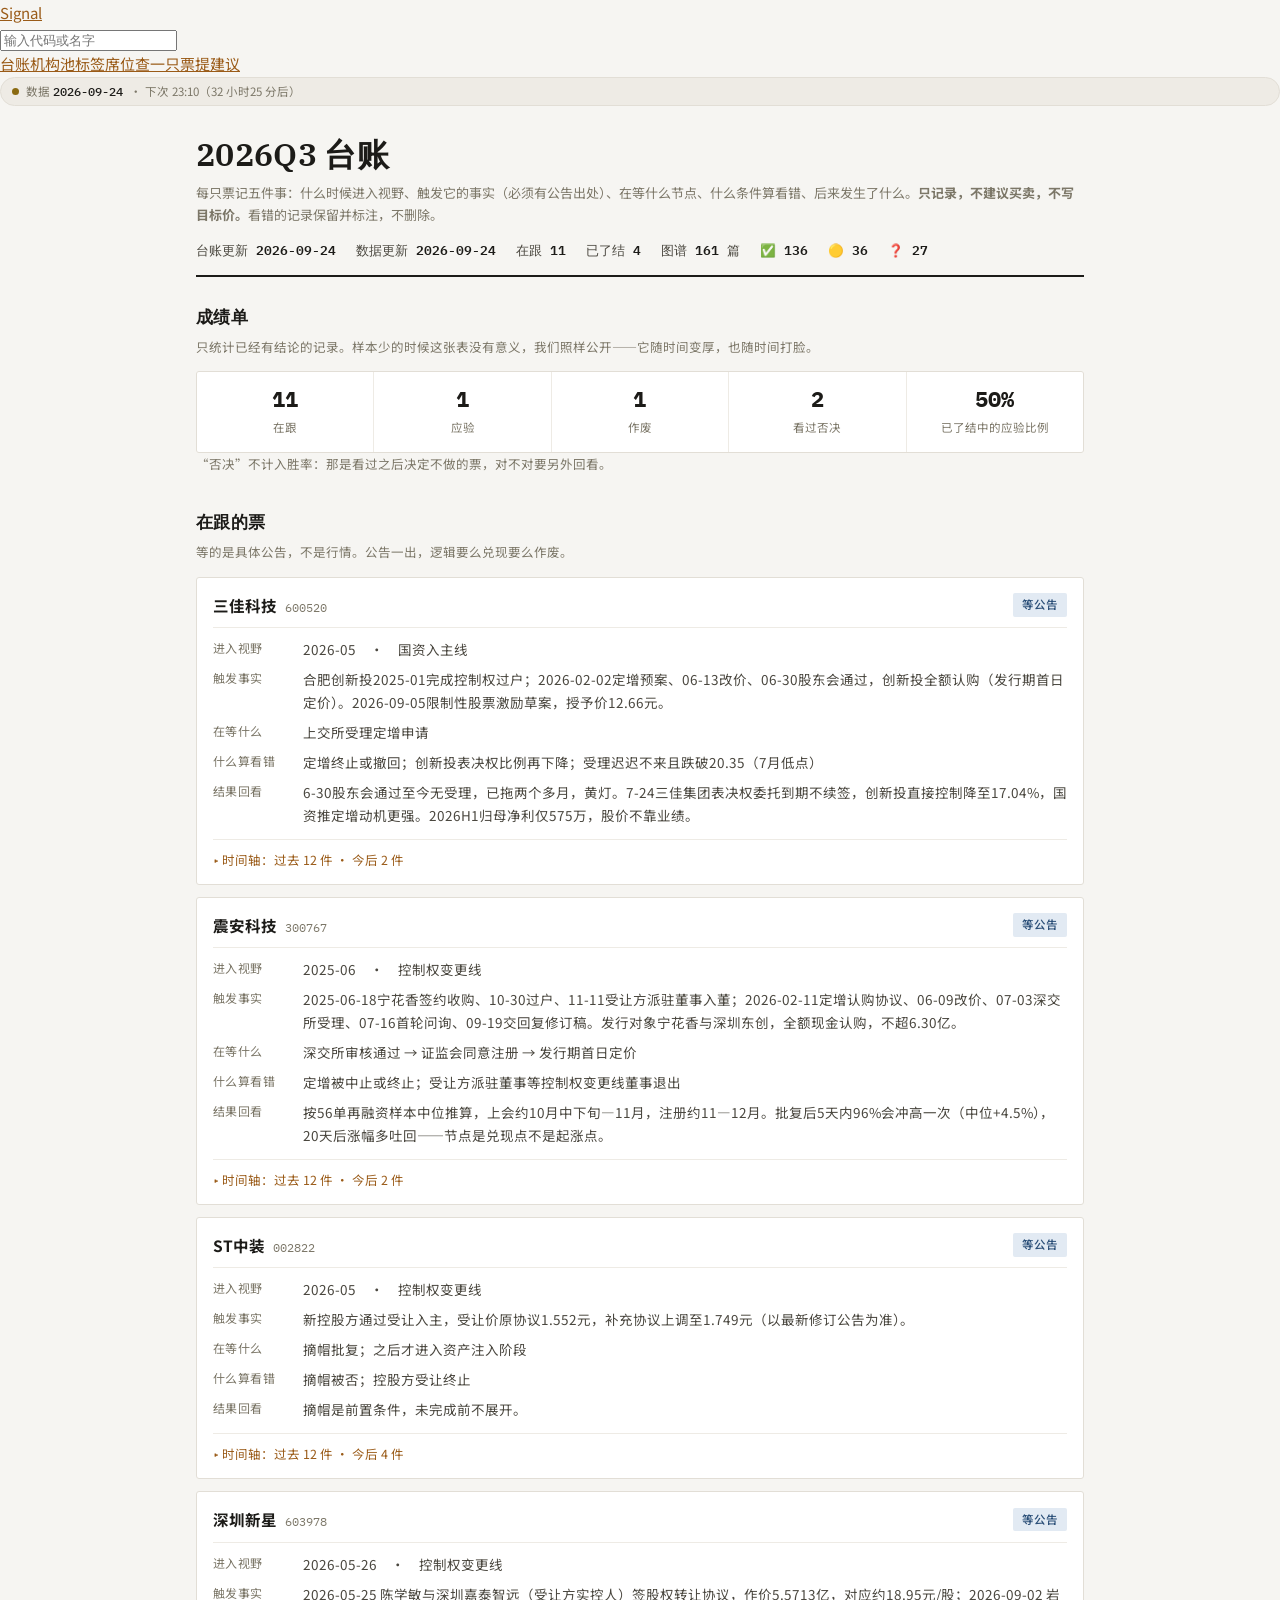
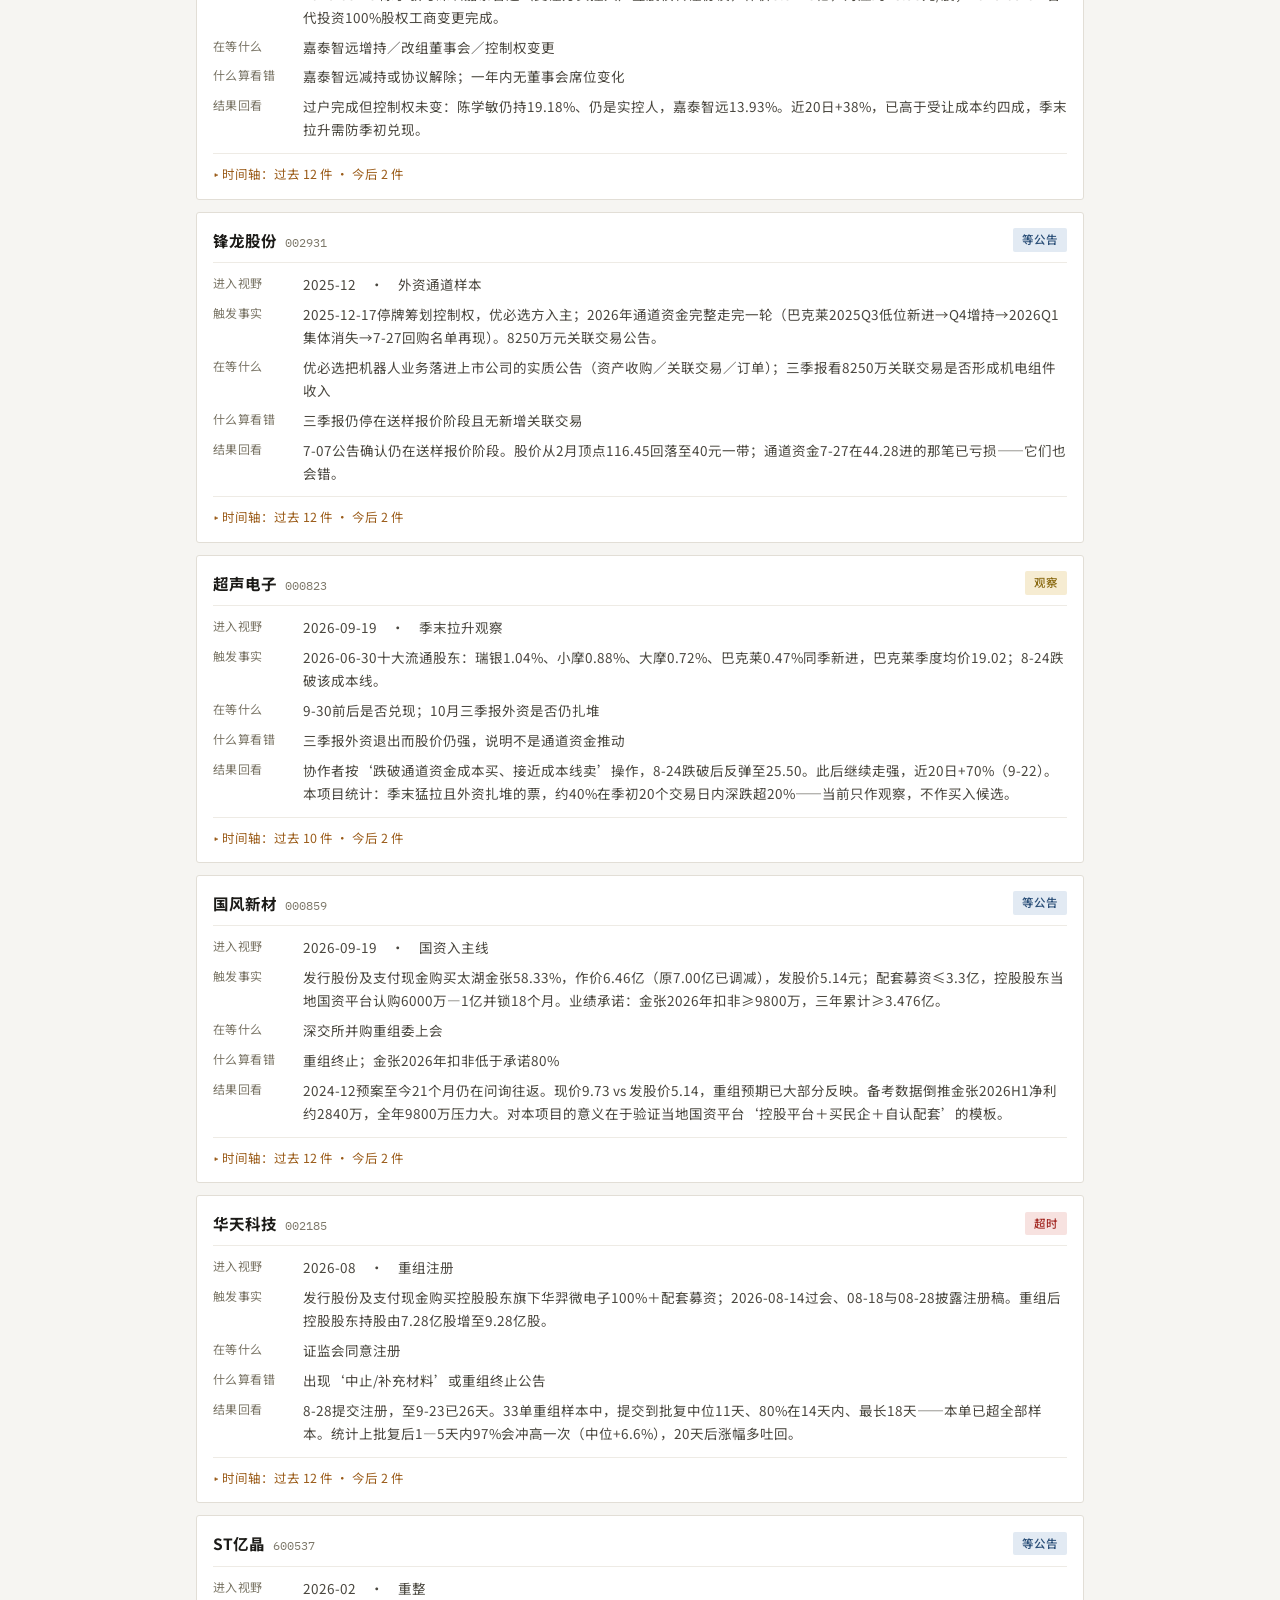
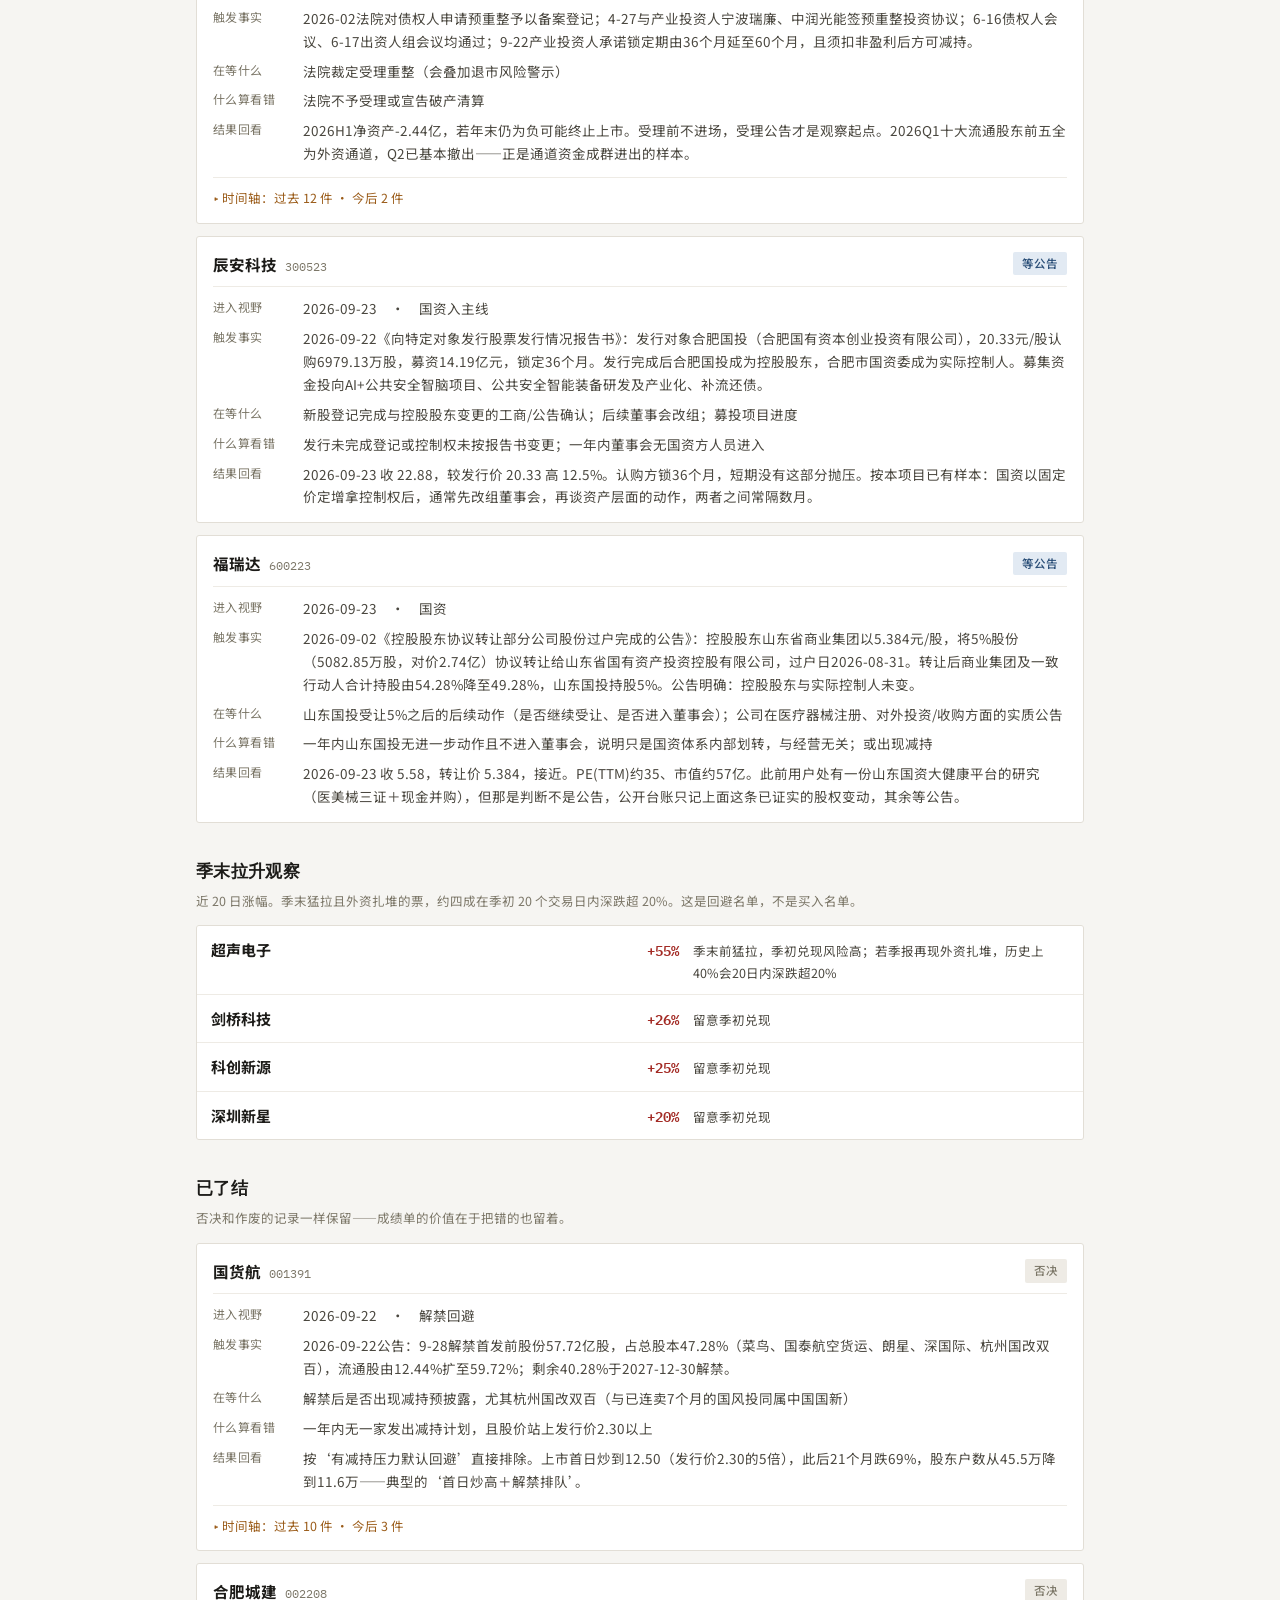
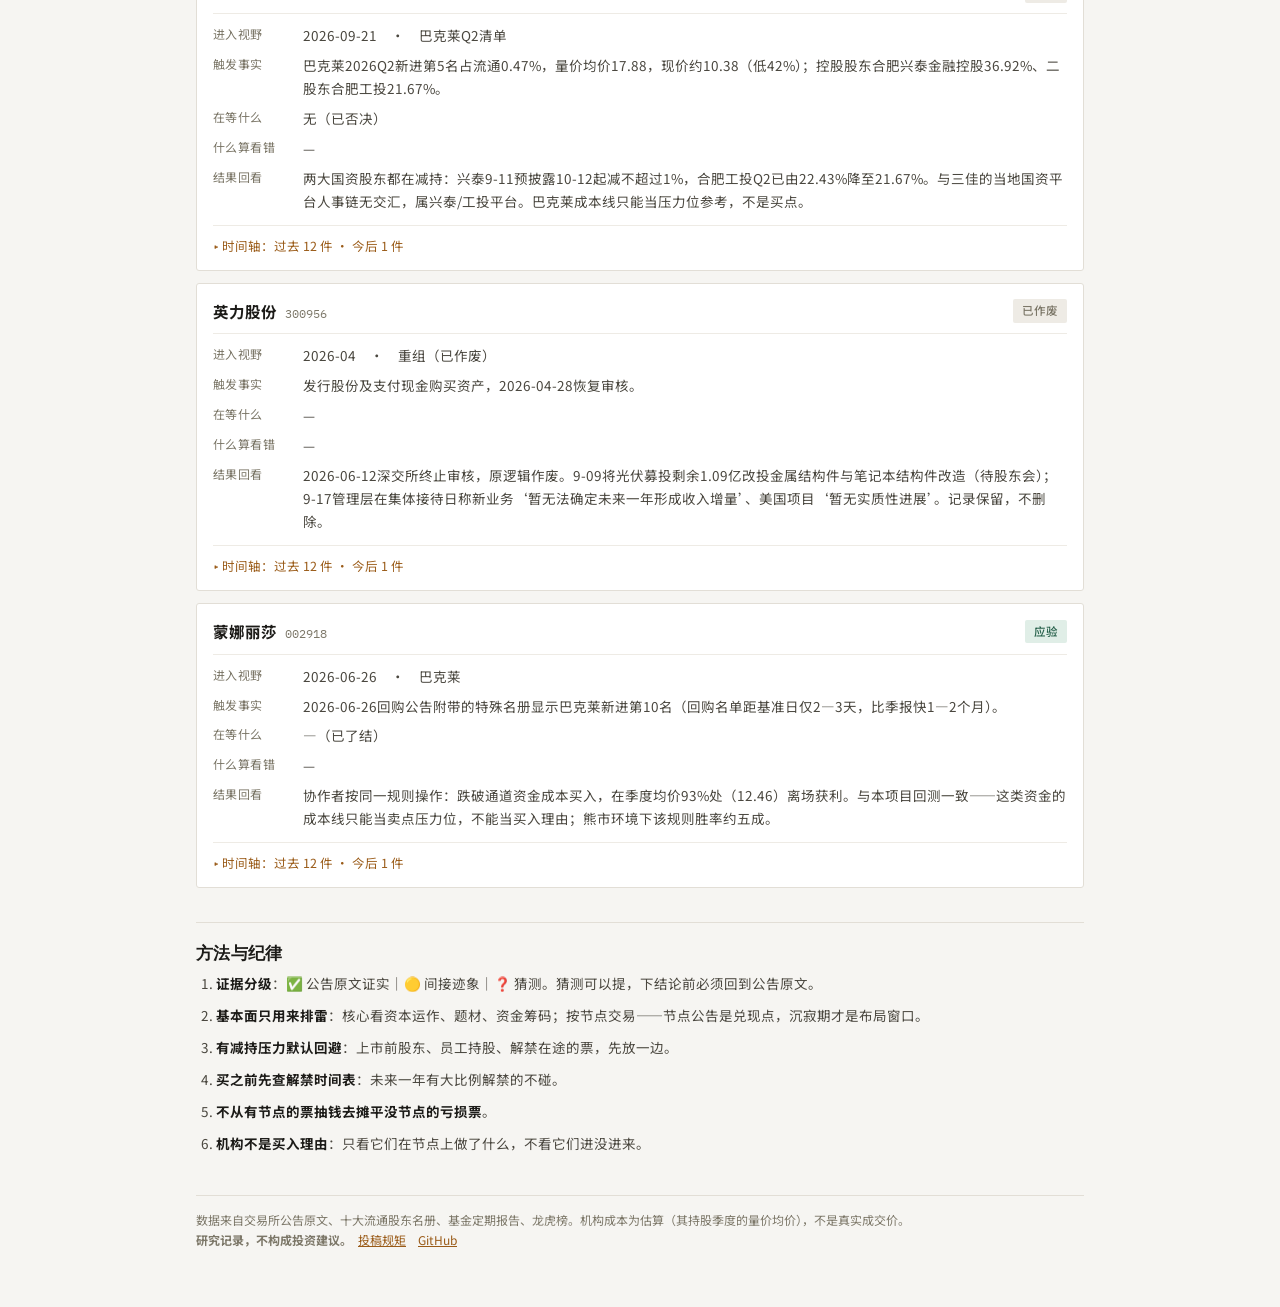
==== commit ce440346: "台账页改用公共样式；五个内页页脚统一" ====
--- a/ledger.html
+++ b/ledger.html
@@ -6,174 +6,7 @@
 <meta name="color-scheme" content="light dark">
 <title>Signal 台账</title>
 <link rel="stylesheet" href="https://fonts.googleapis.com/css2?family=IBM+Plex+Serif:ital,wght@0,400;0,600;1,400&family=Noto+Sans+SC:wght@300;400;500;700&family=IBM+Plex+Mono:wght@400;600&display=swap">
-<style>  *,*::before,*::after{box-sizing:border-box;}
-
-  :root{
-    color-scheme: light;
-    --ground:#f6f5f2; --panel:#ffffff; --line:#e2ded6; --line-soft:#eeebe5;
-    --ink:#1c1b18; --ink-2:#4a473f; --ink-3:#7c7768;
-    --accent:#9a5b18; --accent-soft:#f3e7d8;
-    --red:#a32b25; --red-soft:#f7e2e0;
-    --amber:#8a6a12; --amber-soft:#f6ecd2;
-    --green:#25604a; --green-soft:#e0eee7;
-    --blue:#2a4e77; --blue-soft:#e2eaf3;
-  }
-  @media (prefers-color-scheme: dark){
-    :root:not([data-theme="light"]){
-      color-scheme: dark;
-      --ground:#17161a; --panel:#201f24; --line:#35333a; --line-soft:#2a2930;
-      --ink:#efece6; --ink-2:#c0bcb3; --ink-3:#8b867c;
-      --accent:#e2a662; --accent-soft:#3a2d1c;
-      --red:#e98b84; --red-soft:#3b2220;
-      --amber:#d9b45a; --amber-soft:#362f18;
-      --green:#7dc3a4; --green-soft:#1d3029;
-      --blue:#8db4de; --blue-soft:#1d2a3a;
-    }
-  }
-  :root[data-theme="dark"]{
-    color-scheme: dark;
-    --ground:#17161a; --panel:#201f24; --line:#35333a; --line-soft:#2a2930;
-    --ink:#efece6; --ink-2:#c0bcb3; --ink-3:#8b867c;
-    --accent:#e2a662; --accent-soft:#3a2d1c;
-    --red:#e98b84; --red-soft:#3b2220;
-    --amber:#d9b45a; --amber-soft:#362f18;
-    --green:#7dc3a4; --green-soft:#1d3029;
-    --blue:#8db4de; --blue-soft:#1d2a3a;
-  }
-  body{
-    margin:0; background:var(--ground); color:var(--ink);
-    font-family:"Noto Sans SC", -apple-system, BlinkMacSystemFont, "PingFang SC", sans-serif;
-    font-size:15px; line-height:1.7;
-  }
-  .wrap{max-width:900px; margin:0 auto; padding-inline:16px; padding-block:28px 56px;}
-  header.top{border-bottom:2px solid var(--ink); padding-bottom:14px; margin-bottom:26px;}
-  .kicker{font-family:"IBM Plex Mono", ui-monospace, monospace; font-size:11px; letter-spacing:.16em;
-          text-transform:uppercase; color:var(--accent); margin:0 0 6px;}
-  h1{font-family:"IBM Plex Serif", Georgia, serif; font-weight:600; font-size:clamp(24px,3.4vw,32px); line-height:1.25; margin:0 0 8px; text-wrap:balance; letter-spacing:.01em;}
-  .sub{color:var(--ink-3); font-size:13px; margin:0;}
-  .stats{display:flex; flex-wrap:wrap; gap:8px 20px; margin-top:14px;
-         font-family:"IBM Plex Mono", monospace; font-size:12.5px; color:var(--ink-2); font-variant-numeric:tabular-nums;}
-  .stats b{color:var(--ink); font-weight:600;}
-  section{margin-bottom:34px;}
-  h2{font-family:"IBM Plex Serif", Georgia, serif; font-weight:600; font-size:17px; margin:0 0 4px; letter-spacing:.02em;}
-  .note{color:var(--ink-3); font-size:12.5px; margin:0 0 14px;}
-  .rows{display:flex; flex-direction:column; gap:1px; background:var(--line-soft);
-        border:1px solid var(--line); border-radius:3px; overflow:hidden;}
-  .row{display:grid; grid-template-columns:96px 1fr auto; gap:6px 14px; align-items:baseline;
-       background:var(--panel); padding:12px 14px;}
-  .when{font-family:"IBM Plex Mono", monospace; font-size:12px; color:var(--ink-3);
-        font-variant-numeric:tabular-nums; white-space:nowrap;}
-  .what{min-width:0;}
-  .what strong{font-weight:700;}
-  .what p{margin:3px 0 0; font-size:13px; color:var(--ink-2);}
-  .pill{font-size:11.5px; font-weight:500; padding:2px 9px; border-radius:2px; white-space:nowrap;}
-  .p-red{background:var(--red-soft); color:var(--red);}
-  .p-amber{background:var(--amber-soft); color:var(--amber);}
-  .p-green{background:var(--green-soft); color:var(--green);}
-  .p-blue{background:var(--blue-soft); color:var(--blue);}
-  .p-mute{background:var(--line-soft); color:var(--ink-3);}
-  @media (max-width:560px){
-    .row{grid-template-columns:1fr auto; }
-    .when{grid-column:1 / -1; order:-1;}
-  }
-  .move{display:grid; grid-template-columns:1fr 78px 1fr; gap:6px 14px; align-items:baseline;
-        background:var(--panel); padding:11px 14px;}
-  .move .pct{font-family:"IBM Plex Mono", monospace; font-weight:600; font-size:13.5px;
-              color:var(--red); text-align:right; font-variant-numeric:tabular-nums;}
-  .move p{margin:0; font-size:12.5px; color:var(--ink-2);}
-  @media (max-width:560px){ .move{grid-template-columns:1fr auto;} .move p{grid-column:1 / -1;} }
-  .finding{background:var(--panel); border:1px solid var(--line); border-left:3px solid var(--accent);
-           border-radius:2px; padding:13px 15px; margin-bottom:10px;}
-  .finding h3{font-size:14.5px; margin:0 0 5px;}
-  .finding p{margin:0; font-size:13.5px; color:var(--ink-2);}
-  .finding .tag{font-family:"IBM Plex Mono", monospace; font-size:11px; color:var(--ink-3); letter-spacing:.06em;}
-  .rules{border-top:1px solid var(--line); padding-top:16px;}
-  .rules ol{margin:0; padding-left:20px;}
-  .rules li{margin-bottom:9px; font-size:13.5px; color:var(--ink-2);}
-  .rules li b{color:var(--ink);}
-  footer{margin-top:40px; border-top:1px solid var(--line); padding-top:14px;
-         font-size:12px; color:var(--ink-3);}
-  .legend{display:flex; flex-wrap:wrap; gap:10px; margin-top:10px; font-size:12px; color:var(--ink-3);}
-
-  .cards{display:flex; flex-direction:column; gap:12px;}
-  .card{background:var(--panel); border:1px solid var(--line); border-radius:3px; padding:14px 16px;}
-  .card-top{display:flex; align-items:center; justify-content:space-between; gap:10px;
-            border-bottom:1px solid var(--line-soft); padding-bottom:9px; margin-bottom:10px;}
-  .card-top h3{font-size:15.5px; margin:0;}
-  .code{font-family:"IBM Plex Mono", monospace; font-size:12px; color:var(--ink-3); font-weight:400; margin-left:4px;}
-  .card dl{display:grid; grid-template-columns:76px 1fr; gap:7px 14px; margin:0;}
-  .card dt{font-size:12px; color:var(--ink-3); letter-spacing:.04em; white-space:nowrap;}
-  .card dd{margin:0; font-size:13.5px; color:var(--ink-2);}
-  @media (max-width:560px){
-    .card dl{grid-template-columns:1fr; gap:2px 0;}
-    .card dt{margin-top:7px;}
-  }
-  .warn{margin:12px 0 0; padding:11px 14px; font-size:12.5px; line-height:1.65;
-        background:var(--red-soft); color:var(--red); border-radius:2px;}
-  .warn b{font-weight:700;}
-
-  .tl{margin-top:12px; border-top:1px solid var(--line-soft); padding-top:9px;}
-  .tl summary{cursor:pointer; font-size:12.5px; color:var(--accent); list-style:none;}
-  .tl summary::-webkit-details-marker{display:none;}
-  .tl summary::before{content:"▸ "; }
-  .tl[open] summary::before{content:"▾ "; }
-  .tl-list{list-style:none; margin:10px 0 2px; padding:0; display:flex; flex-direction:column; gap:5px;}
-  .tl-list li{display:grid; grid-template-columns:82px 62px 1fr; gap:10px; align-items:baseline;
-              font-size:12.5px; color:var(--ink-2); padding-left:10px; border-left:2px solid var(--line);}
-  .tl-date{font-family:"IBM Plex Mono", monospace; color:var(--ink-3); font-variant-numeric:tabular-nums;}
-  .tl-kind{font-size:11px; color:var(--ink-3);}
-  .tl-f{border-left-color:var(--blue) !important;}
-  .tl-now{border-left-color:var(--accent) !important; color:var(--accent) !important; font-weight:500;}
-  .tl-now .tl-date{color:var(--accent);}
-  @media (max-width:560px){
-    .tl-list li{grid-template-columns:76px 1fr;}
-    .tl-kind{grid-column:2; }
-    .tl-t{grid-column:1 / -1; padding-left:0;}
-  }
-
-  .score{display:grid; grid-template-columns:repeat(auto-fit, minmax(96px,1fr)); gap:1px;
-         background:var(--line-soft); border:1px solid var(--line); border-radius:3px; overflow:hidden;}
-  .sc{background:var(--panel); padding:14px 12px; text-align:center;}
-  .sc b{display:block; font-family:"IBM Plex Mono", monospace; font-size:22px; color:var(--ink);
-        font-variant-numeric:tabular-nums; line-height:1.2;}
-  .sc span{font-size:11.5px; color:var(--ink-3);}
-
-  a{color:var(--accent);}
-  .nav{text-transform:none; letter-spacing:0; font-family:"Noto Sans SC", sans-serif; font-size:12px;}
-
-  .wrap{max-width:min(920px, 100%);}
-
-  .topbar .mini{position:relative;}
-  .msug{position:absolute; left:0; right:0; top:calc(100% + 6px); z-index:20;
-    display:flex; flex-direction:column; background:var(--panel);
-    border-radius:8px; overflow:hidden; box-shadow:0 6px 20px rgba(0,0,0,.18);}
-  .msug:empty{display:none;}
-  .msug button{text-align:left; padding:10px 16px; border:none; border-bottom:1px solid var(--line-soft);
-    background:transparent; color:var(--ink); font-size:14px; cursor:pointer; font-family:"Noto Sans SC",sans-serif;}
-  .msug button:hover{background:var(--line-soft);}
-  .msug button i{font-style:normal; color:var(--ink-3); font-size:12px; font-family:"IBM Plex Mono",monospace; margin-left:6px;}
-
-  .stat{display:flex; align-items:center; gap:7px; padding:5px 11px; flex:none;
-    background:var(--line-soft); border:1px solid var(--line); border-radius:999px;
-    font-size:11.5px; color:var(--ink-3); line-height:1.5; white-space:nowrap;}
-  .stat b{color:var(--ink); font-weight:500; font-family:"IBM Plex Mono",monospace;}
-  .stat .dot{width:7px; height:7px; border-radius:50%; background:var(--green); flex:none;}
-  @media (max-width:640px){
-    .stat{order:4; flex-basis:100%; justify-content:center; border-radius:6px;}
-  }
-  @media (max-width:900px){ .stat .nx{display:none;} }
-  .topbar .mini input{min-width:80px;}
-  .topbar .mini{flex:1 1 140px; min-width:100px;}
-
-  @media (max-width:1100px){
-    .topbar{flex-wrap:wrap; row-gap:8px;}
-    .topbar .brand{order:1;}
-    .topbar .tnav{order:2; margin-left:auto;}
-    .topbar .stat, .stat{order:3;}
-    .topbar .mini{order:4; flex-basis:100%;}
-  }
-  @media (min-width:1101px){ .topbar{flex-wrap:nowrap;} }
-</style>
+<link rel="stylesheet" href="assets/style.css">
 </head>
 <body>
 <div class="topbar">
@@ -453,8 +286,8 @@
   </section>
 
   <footer>
-    数据来源：交易所公告原文、十大流通股东名册、基金定期报告。<br>
-    <b>研究记录，不构成投资建议。</b>页面由脚本生成，不含任何持仓、成本与盈亏信息。
+    数据来自交易所公告原文、十大流通股东名册、基金定期报告、龙虎榜。机构成本为估算（其持股季度的量价均价），不是真实成交价。<br>
+    <b>研究记录，不构成投资建议。</b>　<a href="https://github.com/wwfemg/signal/blob/main/docs/CONTRIBUTING.md">投稿规矩</a>　<a href="https://github.com/wwfemg/signal">GitHub</a>
   </footer>
 </div>
 <script>
--- a/assets/style.css
+++ b/assets/style.css
@@ -0,0 +1,167 @@
+  *,*::before,*::after{box-sizing:border-box;}
+
+  :root{
+    color-scheme: light;
+    --ground:#f6f5f2; --panel:#ffffff; --line:#e2ded6; --line-soft:#eeebe5;
+    --ink:#1c1b18; --ink-2:#4a473f; --ink-3:#7c7768;
+    --accent:#9a5b18; --accent-soft:#f3e7d8;
+    --red:#a32b25; --red-soft:#f7e2e0;
+    --amber:#8a6a12; --amber-soft:#f6ecd2;
+    --green:#25604a; --green-soft:#e0eee7;
+    --blue:#2a4e77; --blue-soft:#e2eaf3;
+  }
+  @media (prefers-color-scheme: dark){
+    :root:not([data-theme="light"]){
+      color-scheme: dark;
+      --ground:#17161a; --panel:#201f24; --line:#35333a; --line-soft:#2a2930;
+      --ink:#efece6; --ink-2:#c0bcb3; --ink-3:#8b867c;
+      --accent:#e2a662; --accent-soft:#3a2d1c;
+      --red:#e98b84; --red-soft:#3b2220;
+      --amber:#d9b45a; --amber-soft:#362f18;
+      --green:#7dc3a4; --green-soft:#1d3029;
+      --blue:#8db4de; --blue-soft:#1d2a3a;
+    }
+  }
+  :root[data-theme="dark"]{
+    color-scheme: dark;
+    --ground:#17161a; --panel:#201f24; --line:#35333a; --line-soft:#2a2930;
+    --ink:#efece6; --ink-2:#c0bcb3; --ink-3:#8b867c;
+    --accent:#e2a662; --accent-soft:#3a2d1c;
+    --red:#e98b84; --red-soft:#3b2220;
+    --amber:#d9b45a; --amber-soft:#362f18;
+    --green:#7dc3a4; --green-soft:#1d3029;
+    --blue:#8db4de; --blue-soft:#1d2a3a;
+  }
+  body{
+    margin:0; background:var(--ground); color:var(--ink);
+    font-family:"Noto Sans SC", -apple-system, BlinkMacSystemFont, "PingFang SC", sans-serif;
+    font-size:15px; line-height:1.7;
+  }
+  .wrap{max-width:900px; margin:0 auto; padding-inline:16px; padding-block:28px 56px;}
+  header.top{border-bottom:2px solid var(--ink); padding-bottom:14px; margin-bottom:26px;}
+  .kicker{font-family:"IBM Plex Mono", ui-monospace, monospace; font-size:11px; letter-spacing:.16em;
+          text-transform:uppercase; color:var(--accent); margin:0 0 6px;}
+  h1{font-family:"IBM Plex Serif", Georgia, serif; font-weight:600; font-size:clamp(24px,3.4vw,32px); line-height:1.25; margin:0 0 8px; text-wrap:balance; letter-spacing:.01em;}
+  .sub{color:var(--ink-3); font-size:13px; margin:0;}
+  .stats{display:flex; flex-wrap:wrap; gap:8px 20px; margin-top:14px;
+         font-family:"IBM Plex Mono", monospace; font-size:12.5px; color:var(--ink-2); font-variant-numeric:tabular-nums;}
+  .stats b{color:var(--ink); font-weight:600;}
+  section{margin-bottom:34px;}
+  h2{font-family:"IBM Plex Serif", Georgia, serif; font-weight:600; font-size:17px; margin:0 0 4px; letter-spacing:.02em;}
+  .note{color:var(--ink-3); font-size:12.5px; margin:0 0 14px;}
+  .rows{display:flex; flex-direction:column; gap:1px; background:var(--line-soft);
+        border:1px solid var(--line); border-radius:3px; overflow:hidden;}
+  .row{display:grid; grid-template-columns:96px 1fr auto; gap:6px 14px; align-items:baseline;
+       background:var(--panel); padding:12px 14px;}
+  .when{font-family:"IBM Plex Mono", monospace; font-size:12px; color:var(--ink-3);
+        font-variant-numeric:tabular-nums; white-space:nowrap;}
+  .what{min-width:0;}
+  .what strong{font-weight:700;}
+  .what p{margin:3px 0 0; font-size:13px; color:var(--ink-2);}
+  .pill{font-size:11.5px; font-weight:500; padding:2px 9px; border-radius:2px; white-space:nowrap;}
+  .p-red{background:var(--red-soft); color:var(--red);}
+  .p-amber{background:var(--amber-soft); color:var(--amber);}
+  .p-green{background:var(--green-soft); color:var(--green);}
+  .p-blue{background:var(--blue-soft); color:var(--blue);}
+  .p-mute{background:var(--line-soft); color:var(--ink-3);}
+  @media (max-width:560px){
+    .row{grid-template-columns:1fr auto; }
+    .when{grid-column:1 / -1; order:-1;}
+  }
+  .move{display:grid; grid-template-columns:1fr 78px 1fr; gap:6px 14px; align-items:baseline;
+        background:var(--panel); padding:11px 14px;}
+  .move .pct{font-family:"IBM Plex Mono", monospace; font-weight:600; font-size:13.5px;
+              color:var(--red); text-align:right; font-variant-numeric:tabular-nums;}
+  .move p{margin:0; font-size:12.5px; color:var(--ink-2);}
+  @media (max-width:560px){ .move{grid-template-columns:1fr auto;} .move p{grid-column:1 / -1;} }
+  .finding{background:var(--panel); border:1px solid var(--line); border-left:3px solid var(--accent);
+           border-radius:2px; padding:13px 15px; margin-bottom:10px;}
+  .finding h3{font-size:14.5px; margin:0 0 5px;}
+  .finding p{margin:0; font-size:13.5px; color:var(--ink-2);}
+  .finding .tag{font-family:"IBM Plex Mono", monospace; font-size:11px; color:var(--ink-3); letter-spacing:.06em;}
+  .rules{border-top:1px solid var(--line); padding-top:16px;}
+  .rules ol{margin:0; padding-left:20px;}
+  .rules li{margin-bottom:9px; font-size:13.5px; color:var(--ink-2);}
+  .rules li b{color:var(--ink);}
+  footer{margin-top:40px; border-top:1px solid var(--line); padding-top:14px;
+         font-size:12px; color:var(--ink-3);}
+  .legend{display:flex; flex-wrap:wrap; gap:10px; margin-top:10px; font-size:12px; color:var(--ink-3);}
+
+  .cards{display:flex; flex-direction:column; gap:12px;}
+  .card{background:var(--panel); border:1px solid var(--line); border-radius:3px; padding:14px 16px;}
+  .card-top{display:flex; align-items:center; justify-content:space-between; gap:10px;
+            border-bottom:1px solid var(--line-soft); padding-bottom:9px; margin-bottom:10px;}
+  .card-top h3{font-size:15.5px; margin:0;}
+  .code{font-family:"IBM Plex Mono", monospace; font-size:12px; color:var(--ink-3); font-weight:400; margin-left:4px;}
+  .card dl{display:grid; grid-template-columns:76px 1fr; gap:7px 14px; margin:0;}
+  .card dt{font-size:12px; color:var(--ink-3); letter-spacing:.04em; white-space:nowrap;}
+  .card dd{margin:0; font-size:13.5px; color:var(--ink-2);}
+  @media (max-width:560px){
+    .card dl{grid-template-columns:1fr; gap:2px 0;}
+    .card dt{margin-top:7px;}
+  }
+  .warn{margin:12px 0 0; padding:11px 14px; font-size:12.5px; line-height:1.65;
+        background:var(--red-soft); color:var(--red); border-radius:2px;}
+  .warn b{font-weight:700;}
+
+  .tl{margin-top:12px; border-top:1px solid var(--line-soft); padding-top:9px;}
+  .tl summary{cursor:pointer; font-size:12.5px; color:var(--accent); list-style:none;}
+  .tl summary::-webkit-details-marker{display:none;}
+  .tl summary::before{content:"▸ "; }
+  .tl[open] summary::before{content:"▾ "; }
+  .tl-list{list-style:none; margin:10px 0 2px; padding:0; display:flex; flex-direction:column; gap:5px;}
+  .tl-list li{display:grid; grid-template-columns:82px 62px 1fr; gap:10px; align-items:baseline;
+              font-size:12.5px; color:var(--ink-2); padding-left:10px; border-left:2px solid var(--line);}
+  .tl-date{font-family:"IBM Plex Mono", monospace; color:var(--ink-3); font-variant-numeric:tabular-nums;}
+  .tl-kind{font-size:11px; color:var(--ink-3);}
+  .tl-f{border-left-color:var(--blue) !important;}
+  .tl-now{border-left-color:var(--accent) !important; color:var(--accent) !important; font-weight:500;}
+  .tl-now .tl-date{color:var(--accent);}
+  @media (max-width:560px){
+    .tl-list li{grid-template-columns:76px 1fr;}
+    .tl-kind{grid-column:2; }
+    .tl-t{grid-column:1 / -1; padding-left:0;}
+  }
+
+  .score{display:grid; grid-template-columns:repeat(auto-fit, minmax(96px,1fr)); gap:1px;
+         background:var(--line-soft); border:1px solid var(--line); border-radius:3px; overflow:hidden;}
+  .sc{background:var(--panel); padding:14px 12px; text-align:center;}
+  .sc b{display:block; font-family:"IBM Plex Mono", monospace; font-size:22px; color:var(--ink);
+        font-variant-numeric:tabular-nums; line-height:1.2;}
+  .sc span{font-size:11.5px; color:var(--ink-3);}
+
+  a{color:var(--accent);}
+  .nav{text-transform:none; letter-spacing:0; font-family:"Noto Sans SC", sans-serif; font-size:12px;}
+
+  .wrap{max-width:min(920px, 100%);}
+
+  .topbar .mini{position:relative;}
+  .msug{position:absolute; left:0; right:0; top:calc(100% + 6px); z-index:20;
+    display:flex; flex-direction:column; background:var(--panel);
+    border-radius:8px; overflow:hidden; box-shadow:0 6px 20px rgba(0,0,0,.18);}
+  .msug:empty{display:none;}
+  .msug button{text-align:left; padding:10px 16px; border:none; border-bottom:1px solid var(--line-soft);
+    background:transparent; color:var(--ink); font-size:14px; cursor:pointer; font-family:"Noto Sans SC",sans-serif;}
+  .msug button:hover{background:var(--line-soft);}
+  .msug button i{font-style:normal; color:var(--ink-3); font-size:12px; font-family:"IBM Plex Mono",monospace; margin-left:6px;}
+
+  .stat{display:flex; align-items:center; gap:7px; padding:5px 11px; flex:none;
+    background:var(--line-soft); border:1px solid var(--line); border-radius:999px;
+    font-size:11.5px; color:var(--ink-3); line-height:1.5; white-space:nowrap;}
+  .stat b{color:var(--ink); font-weight:500; font-family:"IBM Plex Mono",monospace;}
+  .stat .dot{width:7px; height:7px; border-radius:50%; background:var(--green); flex:none;}
+  @media (max-width:640px){
+    .stat{order:4; flex-basis:100%; justify-content:center; border-radius:6px;}
+  }
+  @media (max-width:900px){ .stat .nx{display:none;} }
+  .topbar .mini input{min-width:80px;}
+  .topbar .mini{flex:1 1 140px; min-width:100px;}
+
+  @media (max-width:1100px){
+    .topbar{flex-wrap:wrap; row-gap:8px;}
+    .topbar .brand{order:1;}
+    .topbar .tnav{order:2; margin-left:auto;}
+    .topbar .stat, .stat{order:3;}
+    .topbar .mini{order:4; flex-basis:100%;}
+  }
+  @media (min-width:1101px){ .topbar{flex-wrap:nowrap;} }
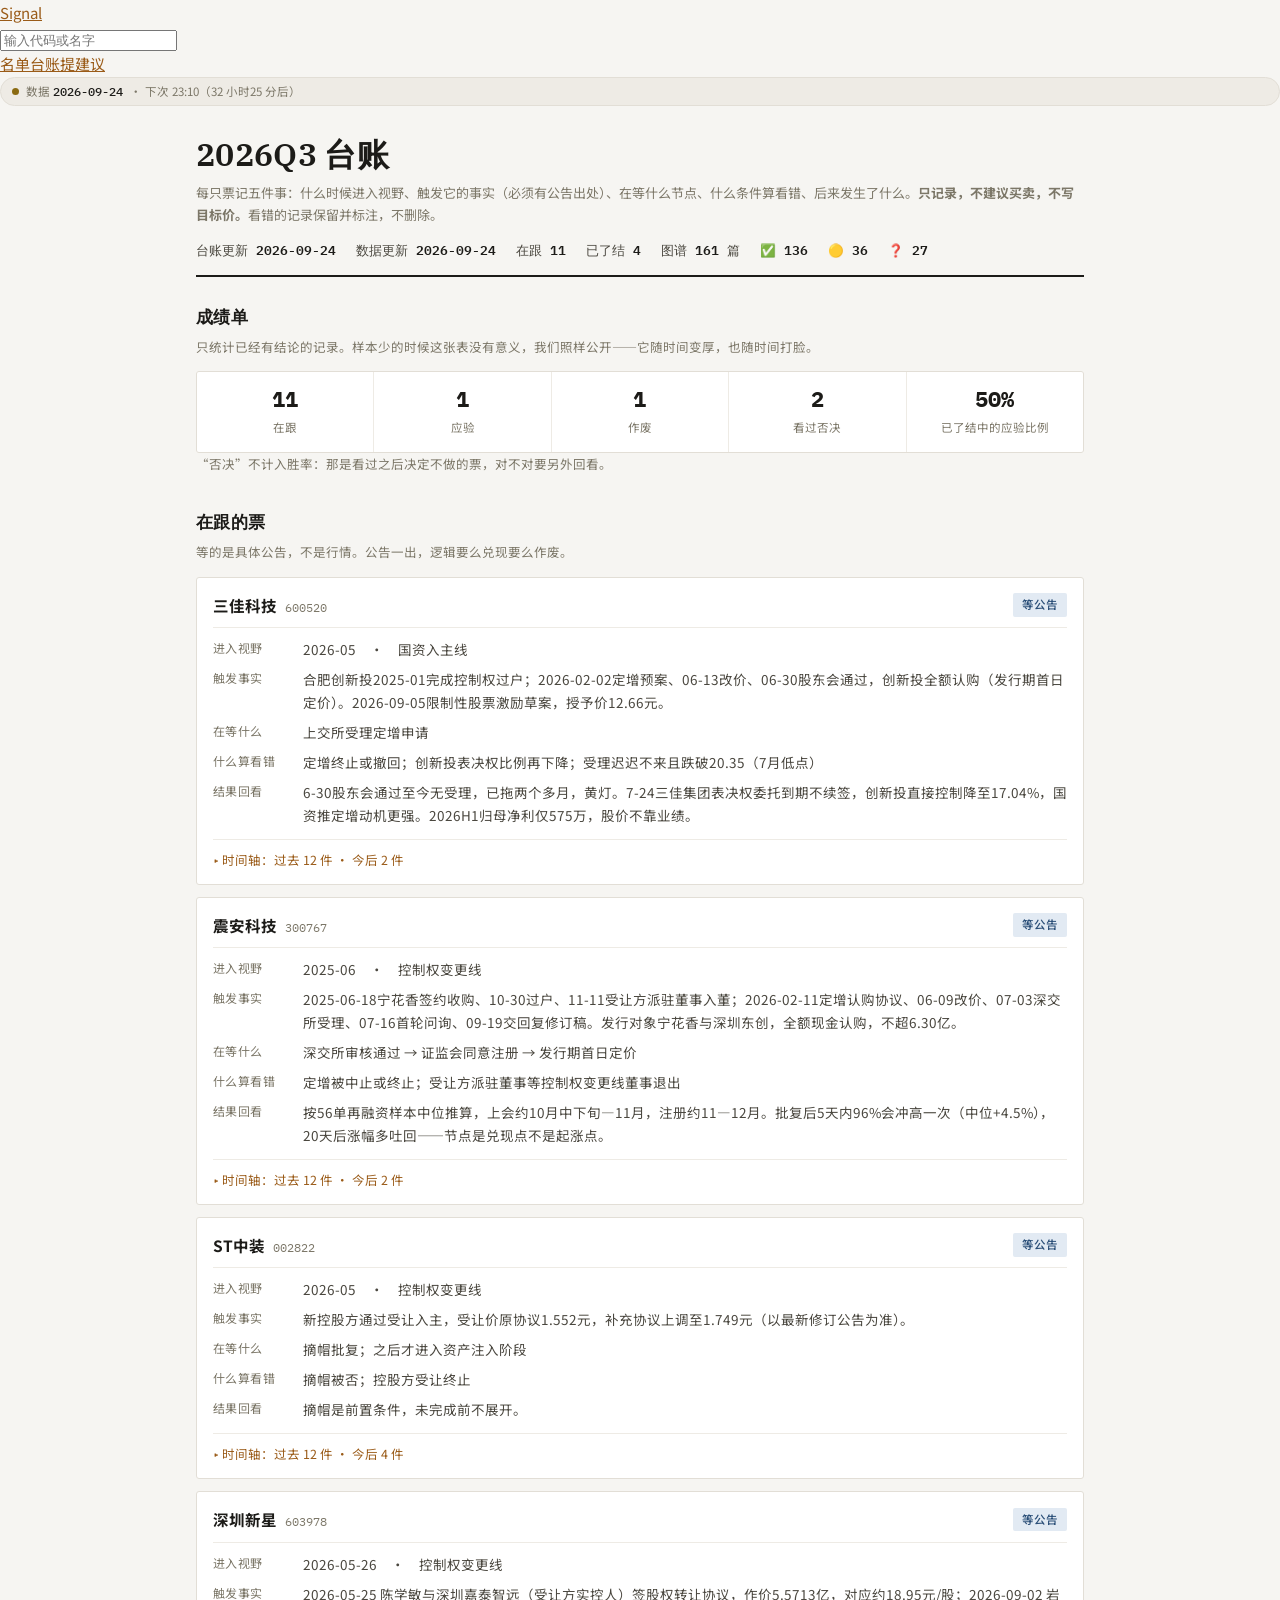
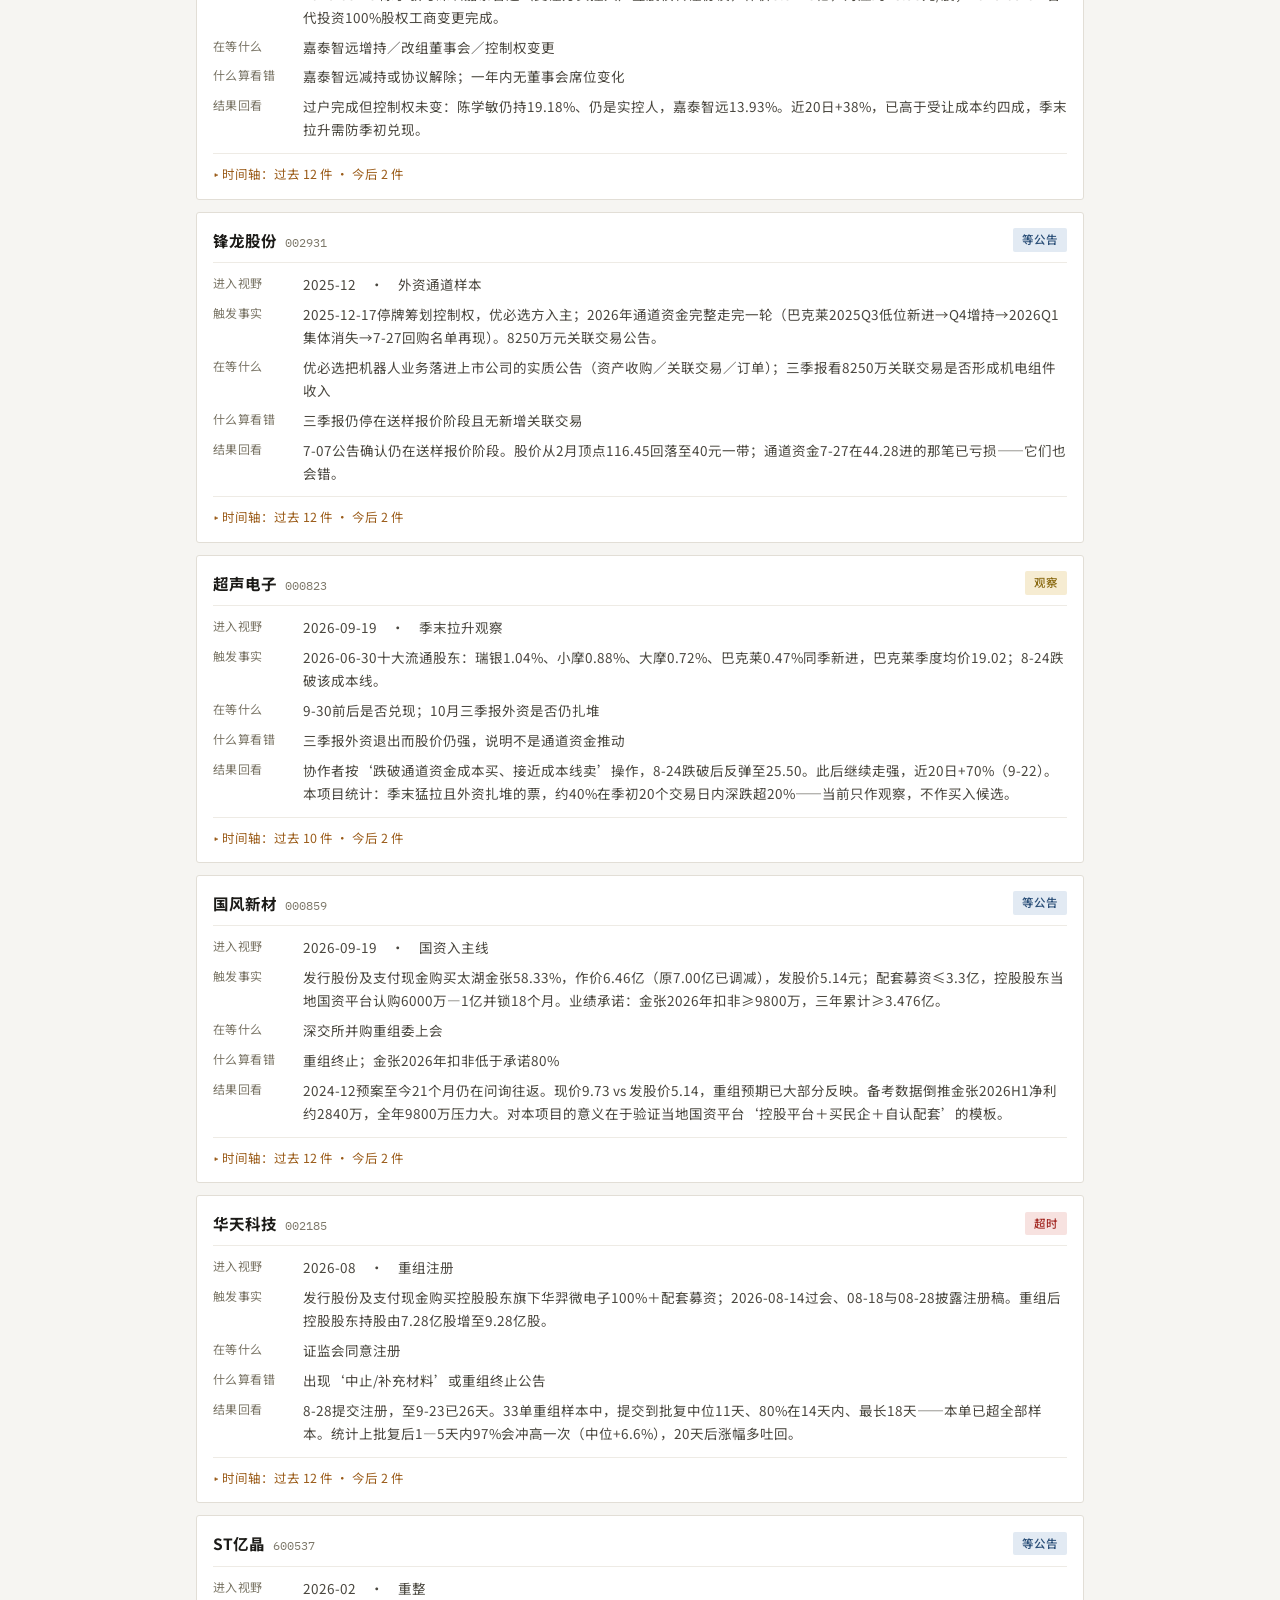
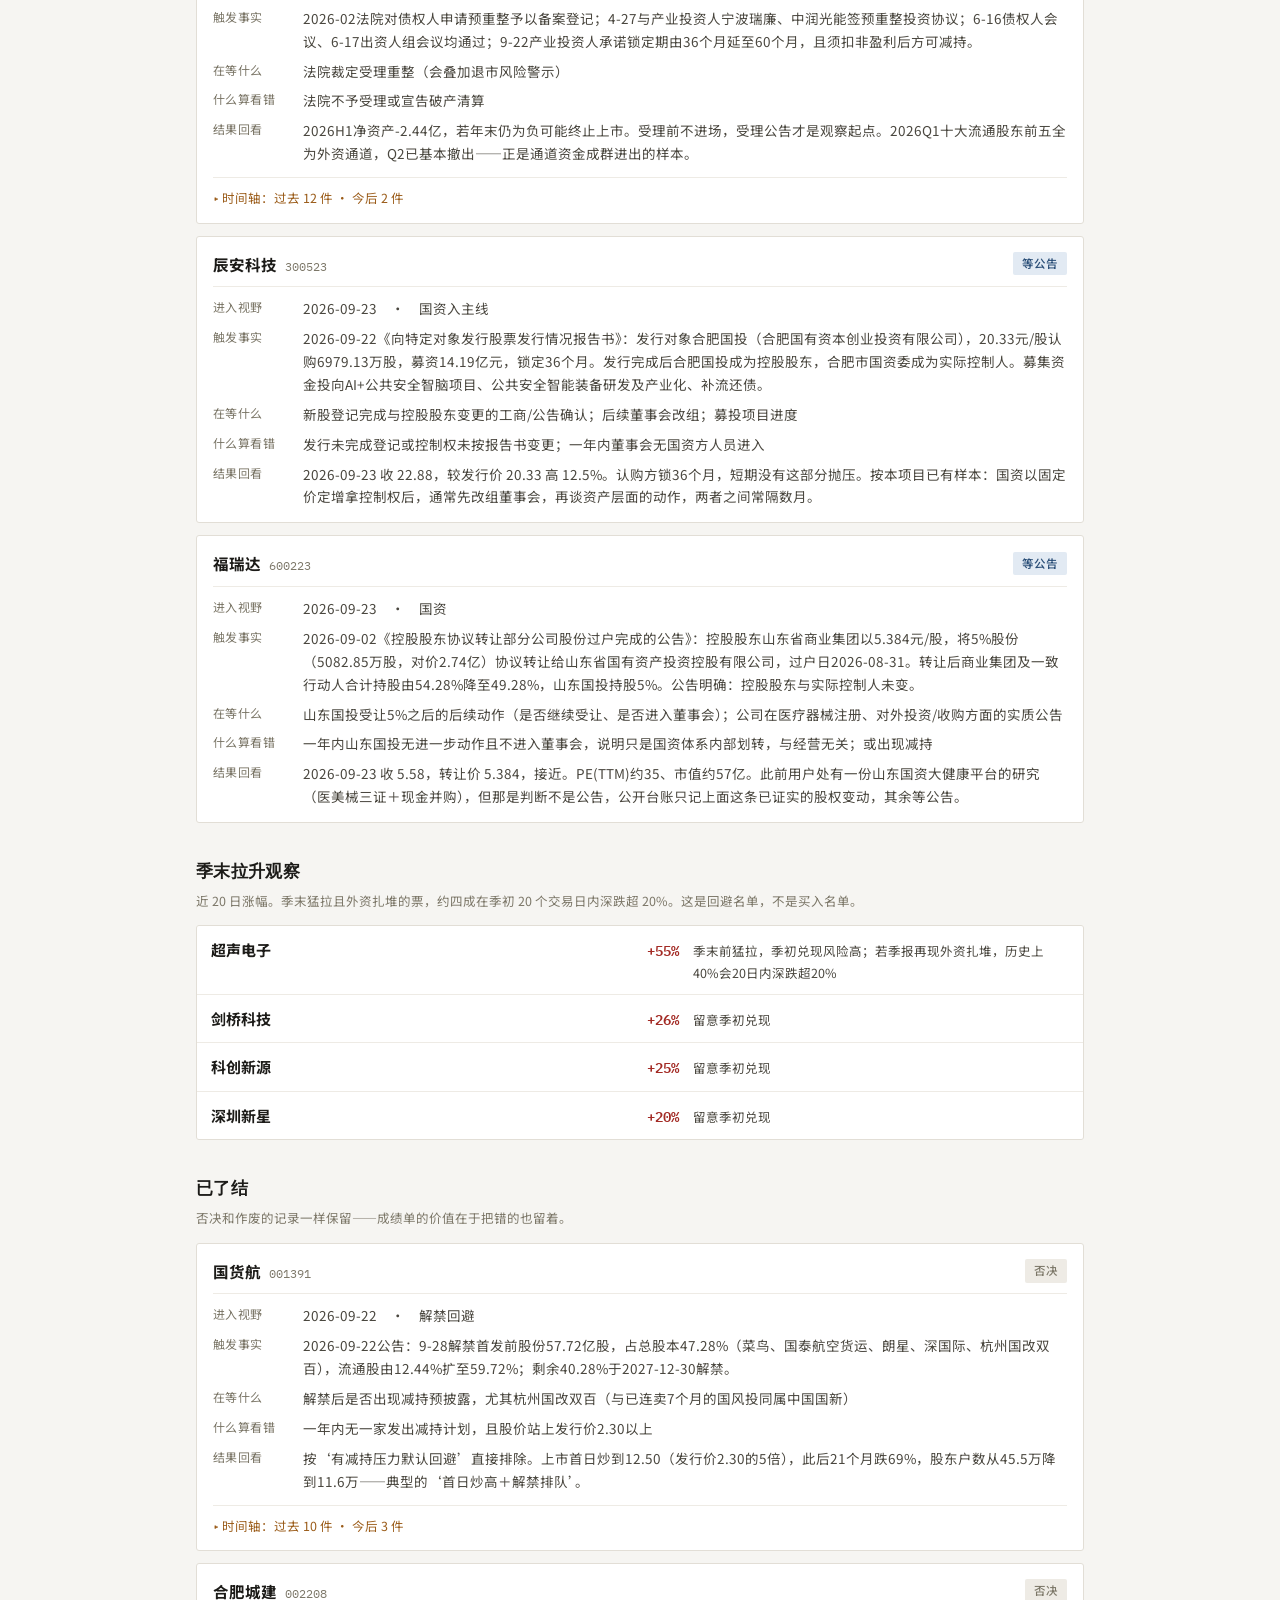
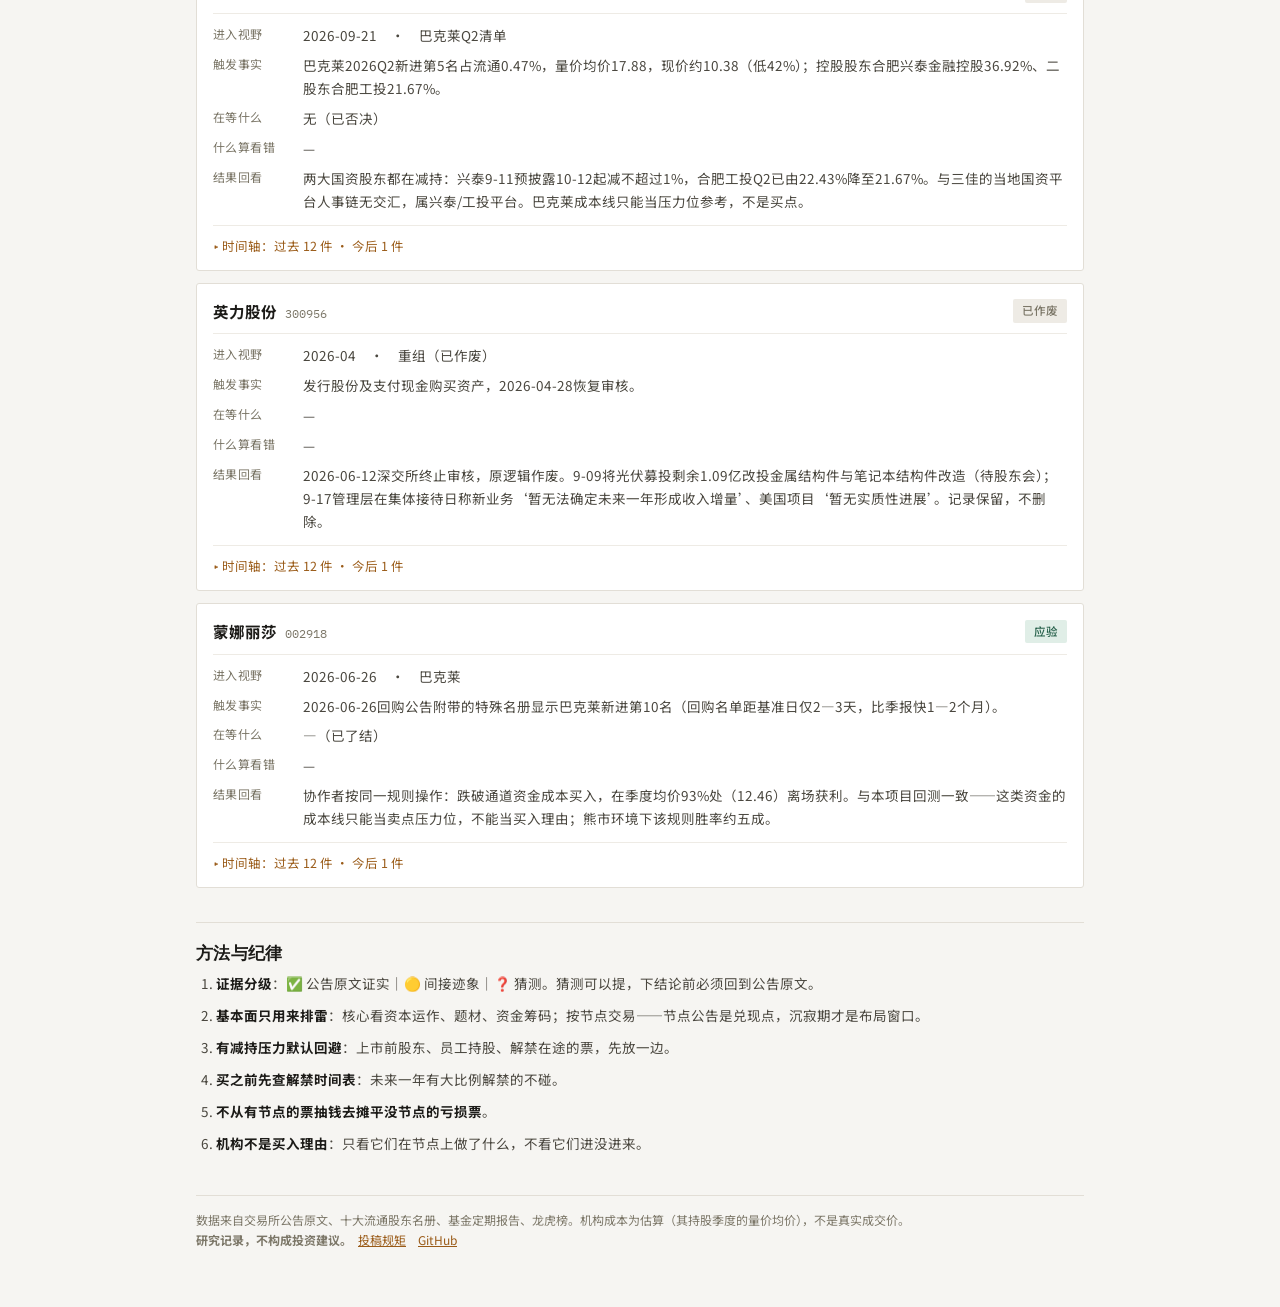
==== commit 6eb49248: "第1步：三个名单页合并为 list.html，旧地址改跳转，导航简化为三项" ====
--- a/ledger.html
+++ b/ledger.html
@@ -12,7 +12,7 @@
 <div class="topbar">
   <a class="brand" href="index.html">Signal</a>
   <div class="mini"><input id="mq" placeholder="输入代码或名字" aria-label="跳转到某只票"></div>
-  <nav class="tnav"><a href="ledger.html">台账</a><a href="pool.html">机构池</a><a href="tag.html">标签</a><a href="seats.html">席位</a><a href="stock.html">查一只票</a><a href="https://github.com/wwfemg/signal/issues/new?template=feedback.yml" target="_blank">提建议</a></nav>
+  <nav class="tnav"><a href="list.html#tag">名单</a><a href="ledger.html">台账</a><a href="https://github.com/wwfemg/signal/issues/new?template=feedback.yml" target="_blank">提建议</a></nav>
 </div>
 <div class="wrap">
   <header class="top">
--- a/assets/style.css
+++ b/assets/style.css
@@ -157,11 +157,11 @@
   .topbar .mini input{min-width:80px;}
   .topbar .mini{flex:1 1 140px; min-width:100px;}
 
-  @media (max-width:1100px){
+  @media (max-width:1300px){
     .topbar{flex-wrap:wrap; row-gap:8px;}
     .topbar .brand{order:1;}
     .topbar .tnav{order:2; margin-left:auto;}
     .topbar .stat, .stat{order:3;}
     .topbar .mini{order:4; flex-basis:100%;}
   }
-  @media (min-width:1101px){ .topbar{flex-wrap:nowrap;} }
+  @media (min-width:1301px){ .topbar{flex-wrap:nowrap;} }
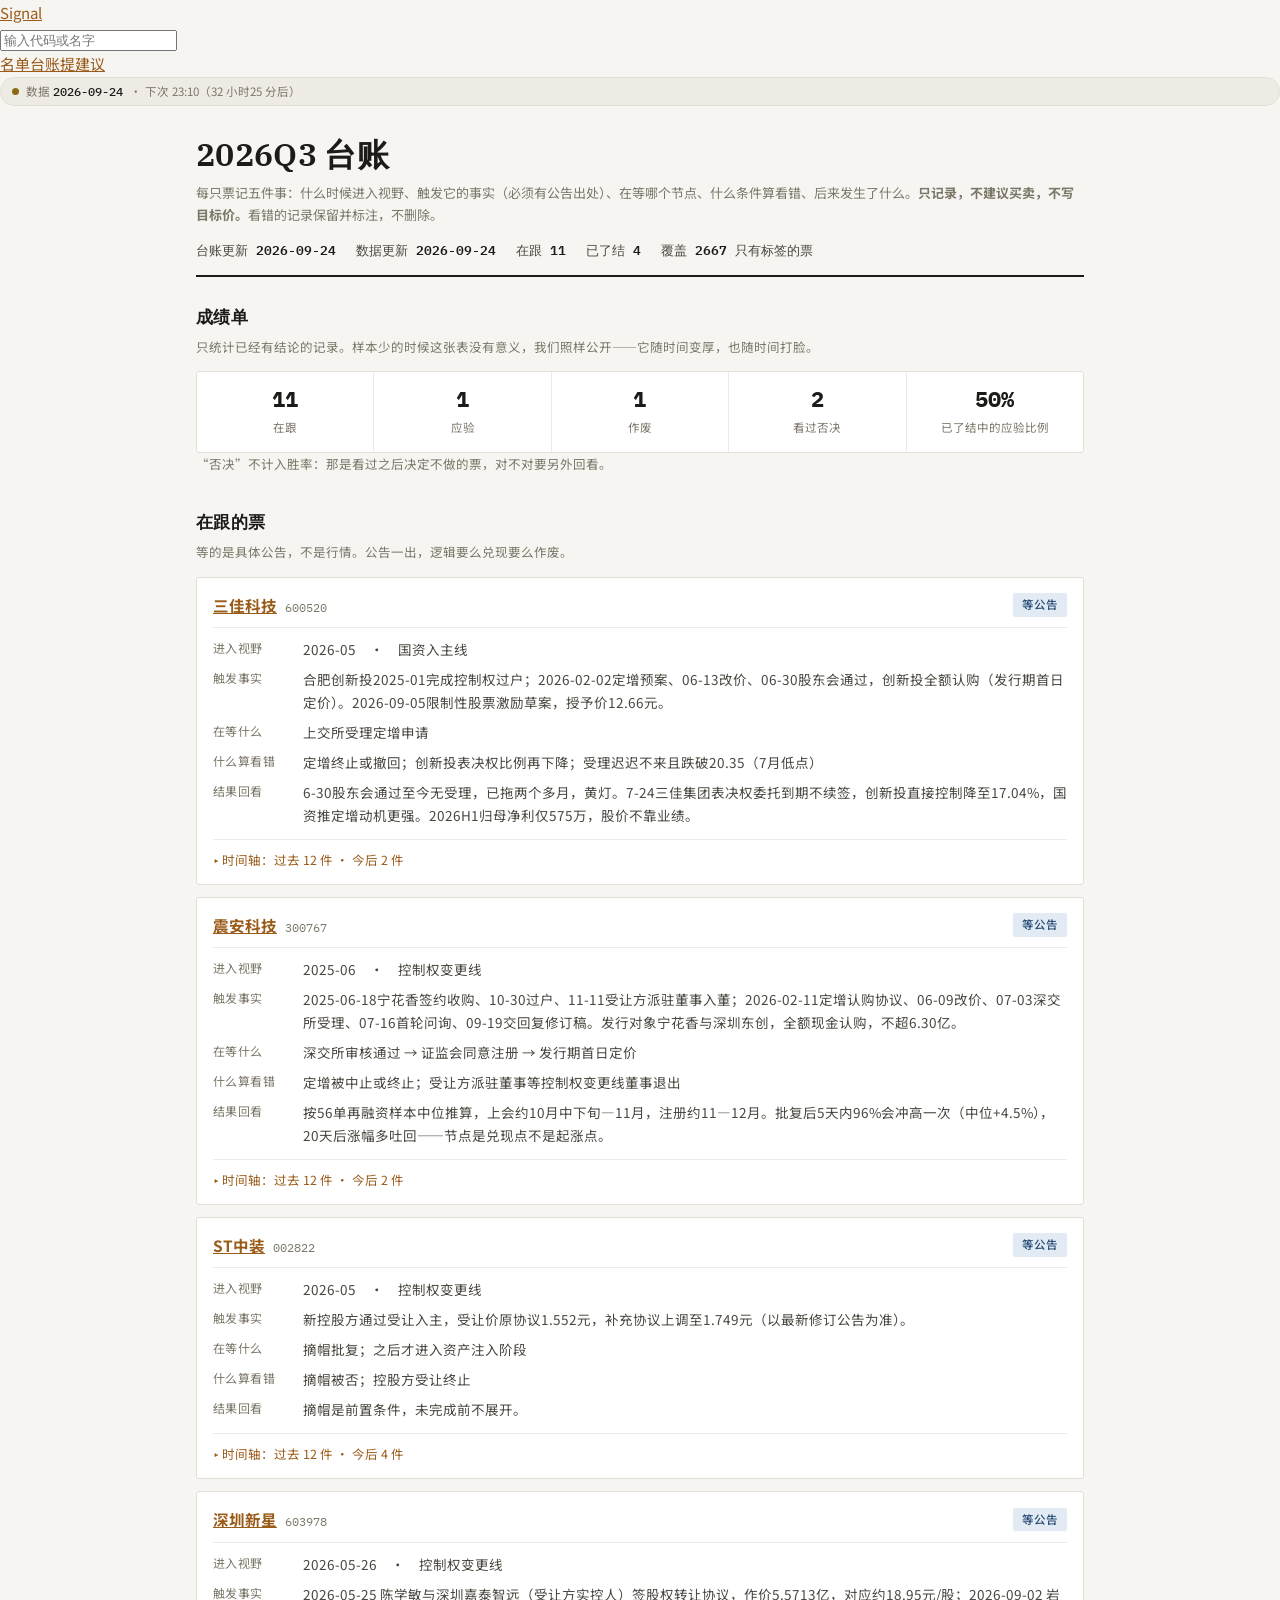
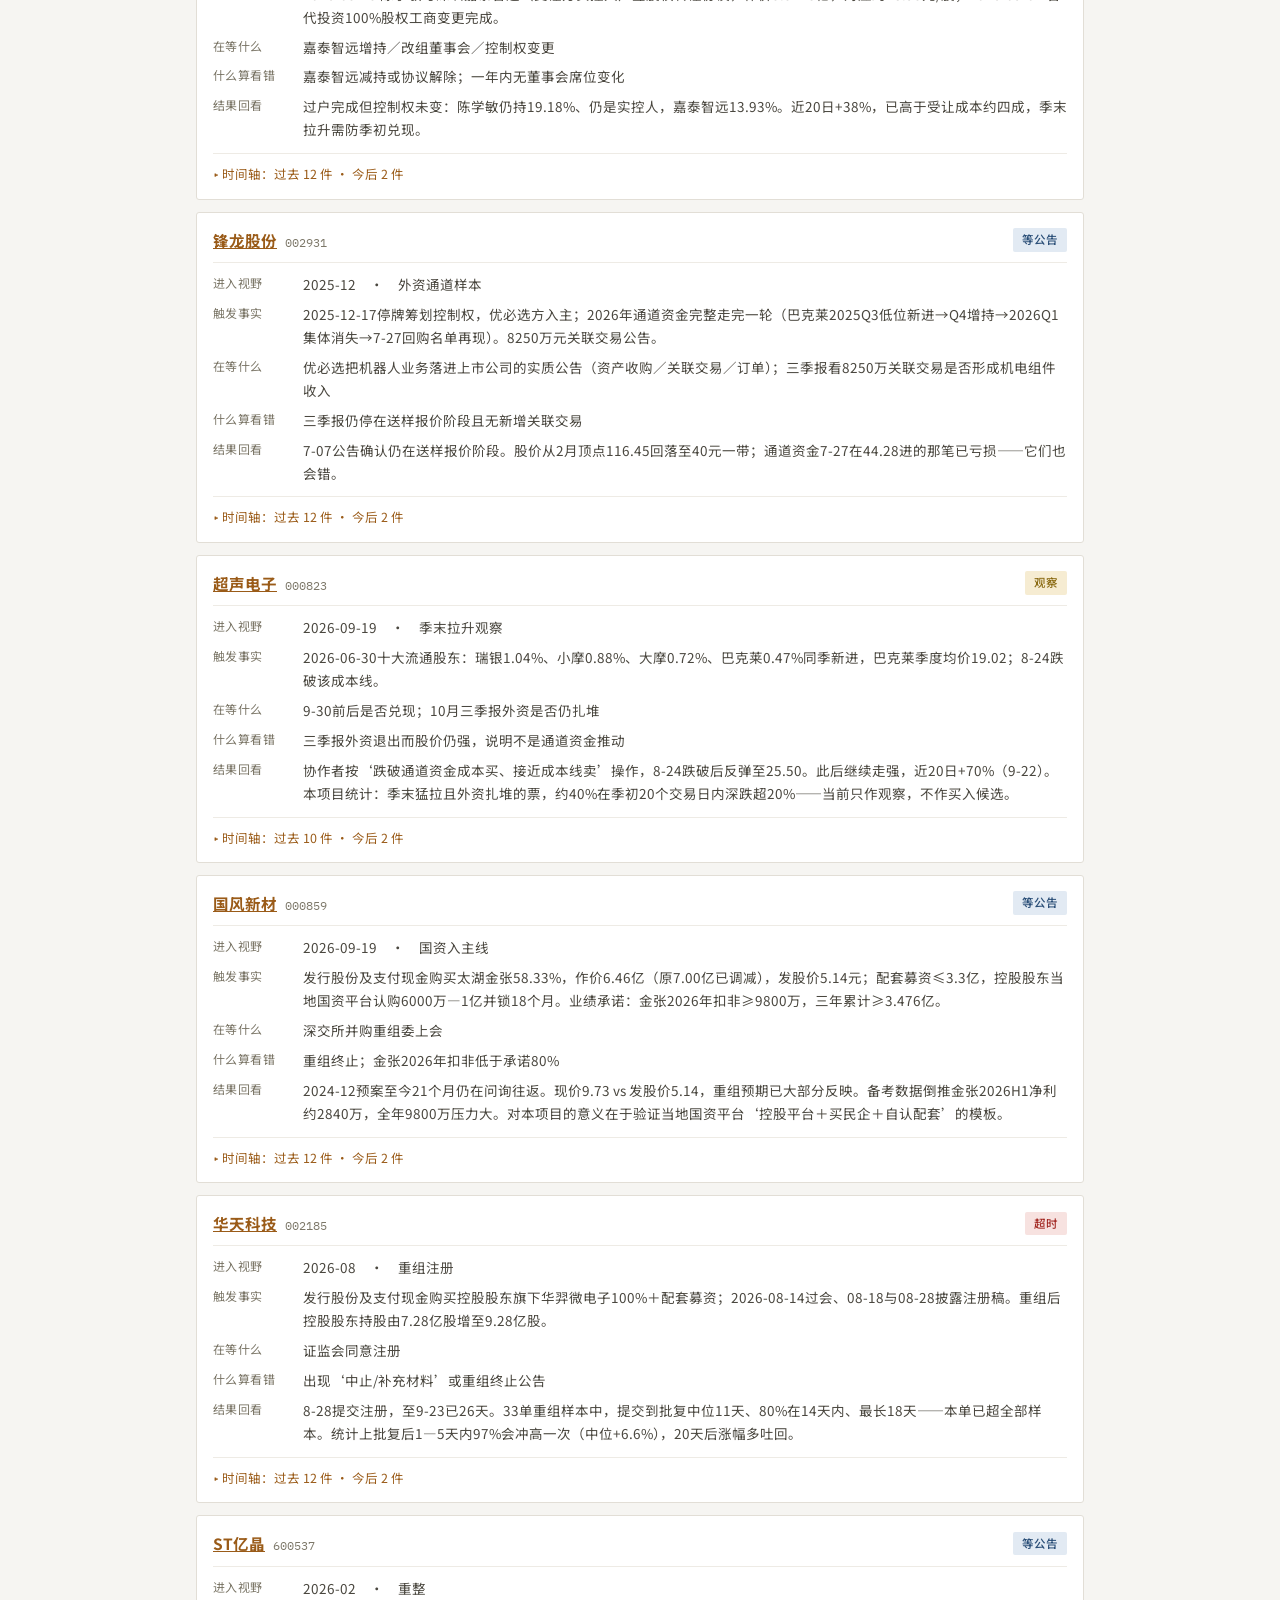
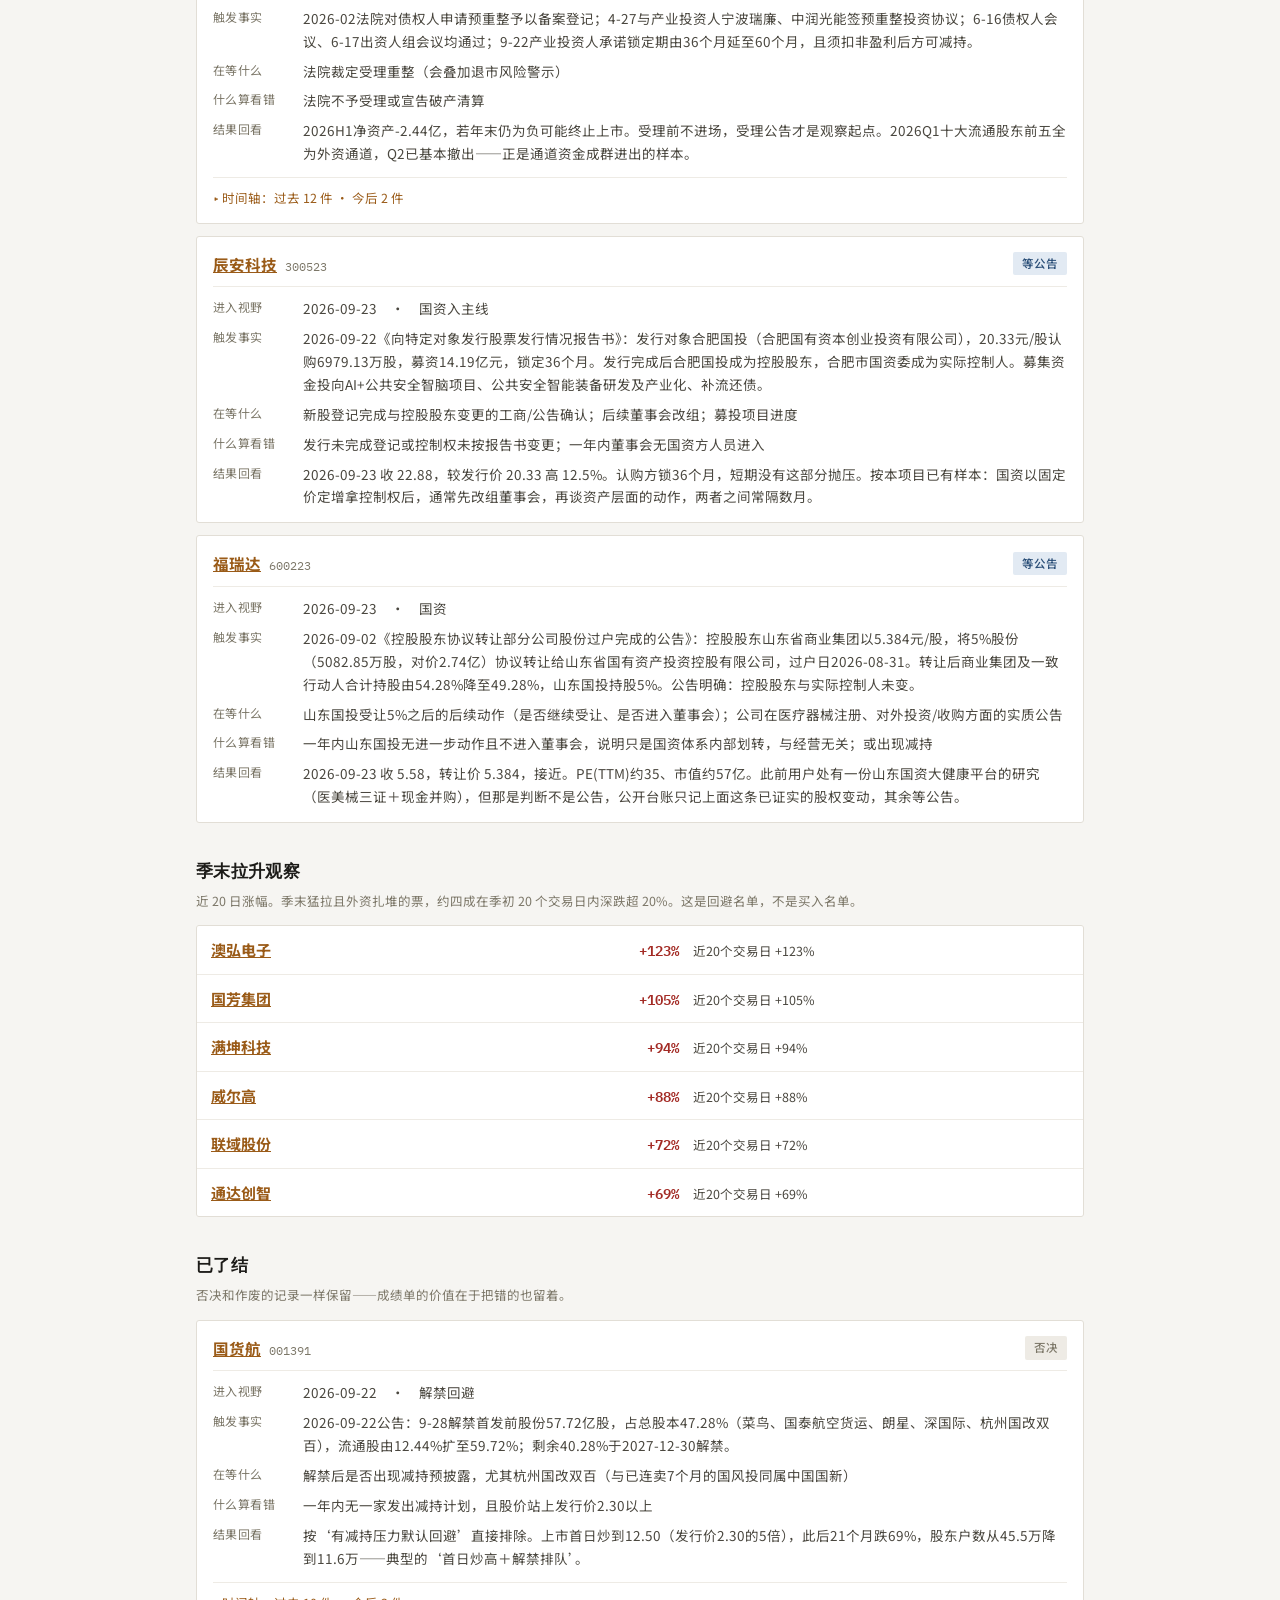
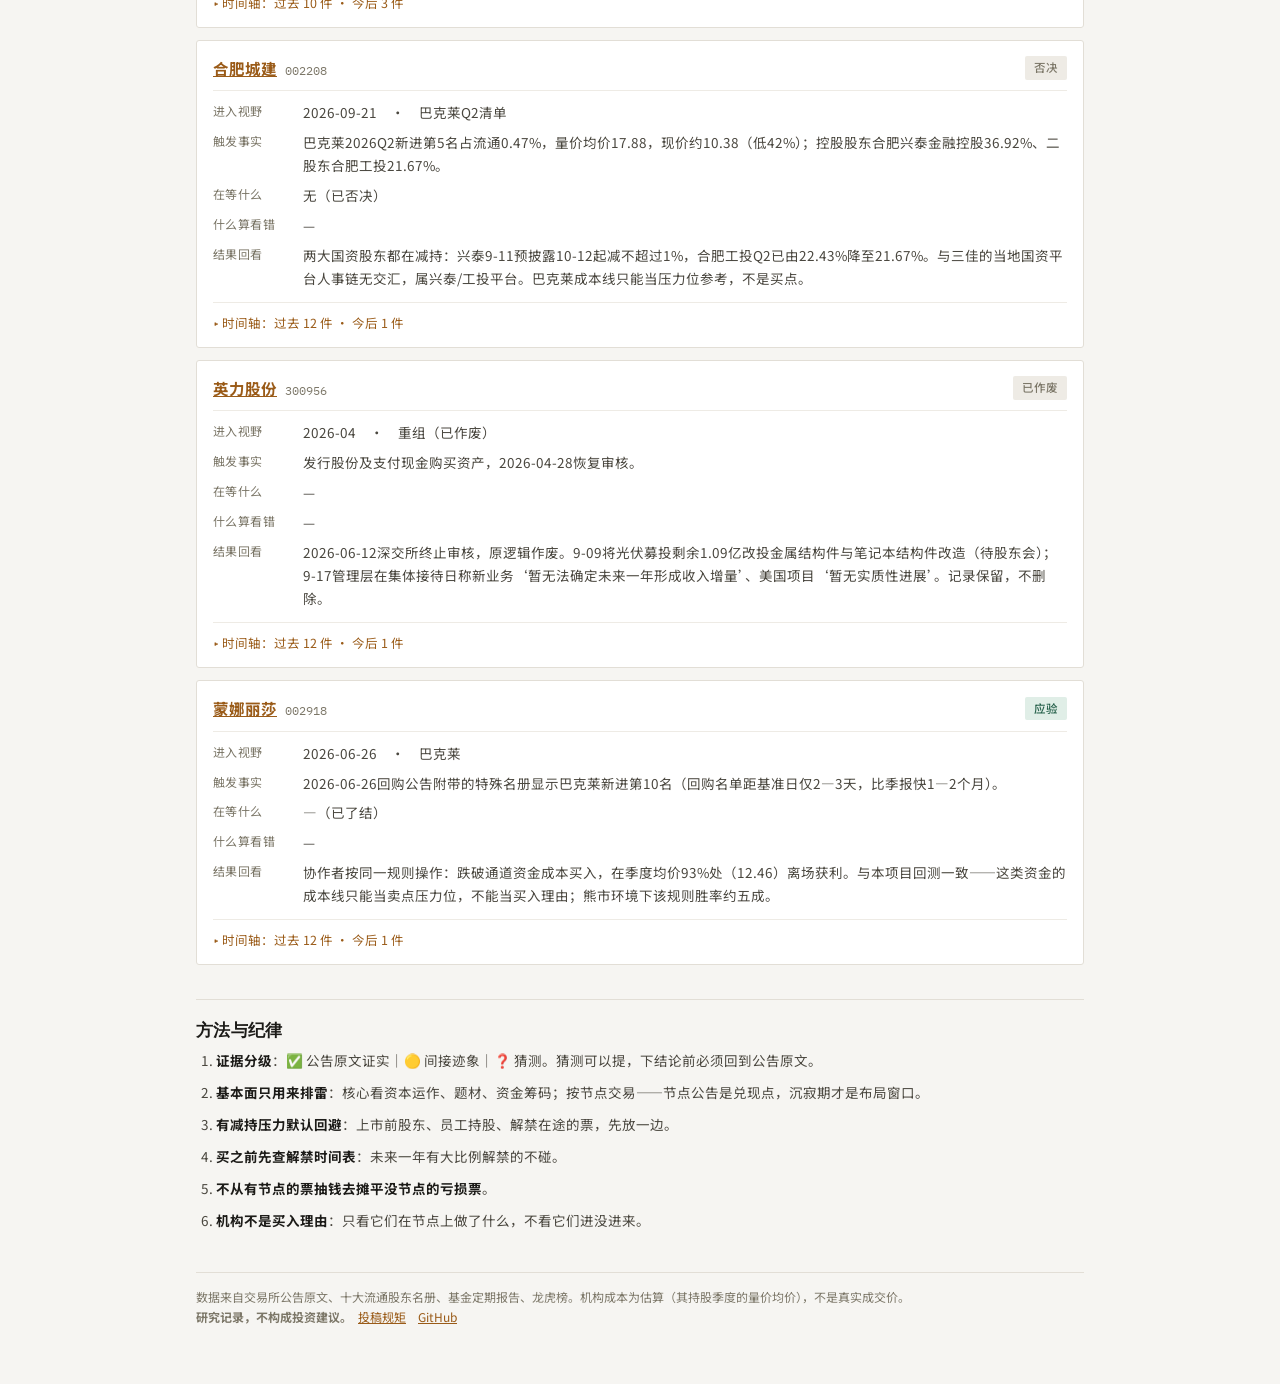
==== commit 76e7877f: "第2步：台账页改成读 ledger.json，体积 61KB→10KB" ====
--- a/ledger.html
+++ b/ledger.html
@@ -7,6 +7,13 @@
 <title>Signal 台账</title>
 <link rel="stylesheet" href="https://fonts.googleapis.com/css2?family=IBM+Plex+Serif:ital,wght@0,400;0,600;1,400&family=Noto+Sans+SC:wght@300;400;500;700&family=IBM+Plex+Mono:wght@400;600&display=swap">
 <link rel="stylesheet" href="assets/style.css">
+<style>
+  .loading{display:flex; align-items:center; gap:10px; padding:18px 2px; color:var(--ink-3); font-size:13px;}
+  .loading .sp{width:14px; height:14px; border:2px solid var(--line); border-top-color:var(--accent);
+    border-radius:50%; animation:spin .8s linear infinite;}
+  @keyframes spin{to{transform:rotate(360deg)}}
+  @media (prefers-reduced-motion: reduce){ .loading .sp{animation:none;} }
+</style>
 </head>
 <body>
 <div class="topbar">
@@ -16,262 +23,11 @@
 </div>
 <div class="wrap">
   <header class="top">
-    <h1>2026Q3 台账</h1>
-    <p class="sub">每只票记五件事：什么时候进入视野、触发它的事实（必须有公告出处）、在等什么节点、什么条件算看错、后来发生了什么。<b>只记录，不建议买卖，不写目标价。</b>看错的记录保留并标注，不删除。</p>
-    <div class="stats">
-      <span>台账更新 <b>2026-09-24</b></span>
-      <span>数据更新 <b id="dupd">—</b></span>
-      <span>在跟 <b>11</b></span>
-      <span>已了结 <b>4</b></span>
-      <span>图谱 <b>161</b> 篇</span>
-      <span>✅ <b>136</b></span>
-      <span>🟡 <b>36</b></span>
-      <span>❓ <b>27</b></span>
-    </div>
+    <h1 id="ttl">台账</h1>
+    <p class="sub">每只票记五件事：什么时候进入视野、触发它的事实（必须有公告出处）、在等哪个节点、什么条件算看错、后来发生了什么。<b>只记录，不建议买卖，不写目标价。</b>看错的记录保留并标注，不删除。</p>
+    <div class="stats" id="stats"></div>
   </header>
-
-  <section>
-    <h2>成绩单</h2>
-    <p class="note">只统计已经有结论的记录。样本少的时候这张表没有意义，我们照样公开——它随时间变厚，也随时间打脸。</p>
-    <div class="score">
-      <div class="sc"><b>11</b><span>在跟</span></div>
-      <div class="sc"><b>1</b><span>应验</span></div>
-      <div class="sc"><b>1</b><span>作废</span></div>
-      <div class="sc"><b>2</b><span>看过否决</span></div>
-      <div class="sc"><b>50%</b><span>已了结中的应验比例</span></div>
-    </div>
-    <p class="note">“否决”不计入胜率：那是看过之后决定不做的票，对不对要另外回看。</p>
-  </section>
-
-  <section>
-    <h2>在跟的票</h2>
-    <p class="note">等的是具体公告，不是行情。公告一出，逻辑要么兑现要么作废。</p>
-    <div class="cards">
-      <article class="card">
-        <header class="card-top">
-          <h3>三佳科技 <span class="code">600520</span></h3>
-          <span class="pill p-blue">等公告</span>
-        </header>
-        <dl>
-          <dt>进入视野</dt><dd>2026-05　·　国资入主线</dd>
-          <dt>触发事实</dt><dd>合肥创新投2025-01完成控制权过户；2026-02-02定增预案、06-13改价、06-30股东会通过，创新投全额认购（发行期首日定价）。2026-09-05限制性股票激励草案，授予价12.66元。</dd>
-          <dt>在等什么</dt><dd>上交所受理定增申请</dd>
-          <dt>什么算看错</dt><dd>定增终止或撤回；创新投表决权比例再下降；受理迟迟不来且跌破20.35（7月低点）</dd>
-          <dt>结果回看</dt><dd>6-30股东会通过至今无受理，已拖两个多月，黄灯。7-24三佳集团表决权委托到期不续签，创新投直接控制降至17.04%，国资推定增动机更强。2026H1归母净利仅575万，股价不靠业绩。</dd>
-        </dl>
-<details class="tl"><summary>时间轴：过去 12 件 · 今后 2 件</summary><ul class="tl-list"><li class="tl-f"><span class="tl-date">2026-10-31</span><span class="tl-kind">财报</span><span class="tl-t">三季报法定截止</span></li><li class="tl-f"><span class="tl-date">待定</span><span class="tl-kind">等公告</span><span class="tl-t">上交所受理定增申请</span></li><li class="tl-now"><span class="tl-date">今天</span><span class="tl-kind">—</span><span class="tl-t">以上是今后已知的日子，以下是已经发生的</span></li><li class="tl-p"><span class="tl-date">2026-09-05</span><span class="tl-kind">激励回购</span><span class="tl-t">产投三佳(安徽)科技股份有限公司2026年限制性股票激励计划实施考核管理办法</span></li><li class="tl-p"><span class="tl-date">2026-07-24</span><span class="tl-kind">控制权</span><span class="tl-t">三佳科技简式权益变动报告书(三佳集团)</span></li><li class="tl-p"><span class="tl-date">2026-06-13</span><span class="tl-kind">重组定增</span><span class="tl-t">三佳科技关于2026年度向特定对象发行A股股票摊薄即期回报及填补措施和相关主体承诺(修订稿)的公</span></li><li class="tl-p"><span class="tl-date">2026-06-13</span><span class="tl-kind">控制权</span><span class="tl-t">三佳科技关于提请股东会批准认购对象免于发出要约的公告</span></li><li class="tl-p"><span class="tl-date">2026-06-02</span><span class="tl-kind">重组定增</span><span class="tl-t">三佳科技年报问询函的回复【容诚专字[2026]230Z1213号】</span></li><li class="tl-p"><span class="tl-date">2026-05-27</span><span class="tl-kind">风险</span><span class="tl-t">三佳科技股票交易异常波动公告</span></li><li class="tl-p"><span class="tl-date">2026-02-02</span><span class="tl-kind">重组定增</span><span class="tl-t">三佳科技关于2026年度向特定对象发行A股股票摊薄即期回报及填补措施和相关主体承诺的公告</span></li><li class="tl-p"><span class="tl-date">2026-02-02</span><span class="tl-kind">控制权</span><span class="tl-t">三佳科技关于向特定对象发行A股股票导致股东权益变动的提示性公告</span></li><li class="tl-p"><span class="tl-date">2026-02-02</span><span class="tl-kind">风险</span><span class="tl-t">三佳科技关于最近五年被证券监管部门和交易所采取监管措施或处罚及整改情况的公告</span></li><li class="tl-p"><span class="tl-date">2025-11-14</span><span class="tl-kind">风险</span><span class="tl-t">三佳科技关于股东股份轮候冻结公告</span></li><li class="tl-p"><span class="tl-date">2025-11-05</span><span class="tl-kind">风险</span><span class="tl-t">三佳科技关于股东股份轮候冻结公告</span></li><li class="tl-p"><span class="tl-date">2025-11-04</span><span class="tl-kind">风险</span><span class="tl-t">三佳科技关于股东股份冻结、标记公告</span></li></ul></details>
-      </article>
-      <article class="card">
-        <header class="card-top">
-          <h3>震安科技 <span class="code">300767</span></h3>
-          <span class="pill p-blue">等公告</span>
-        </header>
-        <dl>
-          <dt>进入视野</dt><dd>2025-06　·　控制权变更线</dd>
-          <dt>触发事实</dt><dd>2025-06-18宁花香签约收购、10-30过户、11-11受让方派驻董事入董；2026-02-11定增认购协议、06-09改价、07-03深交所受理、07-16首轮问询、09-19交回复修订稿。发行对象宁花香与深圳东创，全额现金认购，不超6.30亿。</dd>
-          <dt>在等什么</dt><dd>深交所审核通过 → 证监会同意注册 → 发行期首日定价</dd>
-          <dt>什么算看错</dt><dd>定增被中止或终止；受让方派驻董事等控制权变更线董事退出</dd>
-          <dt>结果回看</dt><dd>按56单再融资样本中位推算，上会约10月中下旬—11月，注册约11—12月。批复后5天内96%会冲高一次（中位+4.5%），20天后涨幅多吐回——节点是兑现点不是起涨点。</dd>
-        </dl>
-<details class="tl"><summary>时间轴：过去 12 件 · 今后 2 件</summary><ul class="tl-list"><li class="tl-f"><span class="tl-date">2026-10-31</span><span class="tl-kind">财报</span><span class="tl-t">三季报法定截止</span></li><li class="tl-f"><span class="tl-date">待定</span><span class="tl-kind">等公告</span><span class="tl-t">深交所审核通过 → 证监会同意注册 → 发行期首日定价</span></li><li class="tl-now"><span class="tl-date">今天</span><span class="tl-kind">—</span><span class="tl-t">以上是今后已知的日子，以下是已经发生的</span></li><li class="tl-p"><span class="tl-date">2026-09-19</span><span class="tl-kind">重组定增</span><span class="tl-t">震安科技股份有限公司2026年度向特定对象发行股票募集说明书(修订稿)</span></li><li class="tl-p"><span class="tl-date">2026-08-25</span><span class="tl-kind">激励回购</span><span class="tl-t">震安科技股份有限公司关于向2026年限制性股票激励计划激励对象授予预留部分限制性股票的公告</span></li><li class="tl-p"><span class="tl-date">2026-08-08</span><span class="tl-kind">重组定增</span><span class="tl-t">关于震安科技股份有限公司申请向特定对象发行股票的审核问询函之回复报告</span></li><li class="tl-p"><span class="tl-date">2026-08-04</span><span class="tl-kind">重组定增</span><span class="tl-t">震安科技股份有限公司2026年度向特定对象发行股票方案论证分析报告(二次修订稿)</span></li><li class="tl-p"><span class="tl-date">2026-08-04</span><span class="tl-kind">控制权</span><span class="tl-t">震安科技股份有限公司关于向特定对象发行股票导致股东权益变动的提示性公告</span></li><li class="tl-p"><span class="tl-date">2026-07-03</span><span class="tl-kind">重组定增</span><span class="tl-t">震安科技股份有限公司关于2026年度向特定对象发行股票申请获得深圳证券交易所受理的公告</span></li><li class="tl-p"><span class="tl-date">2026-06-09</span><span class="tl-kind">控制权</span><span class="tl-t">震安科技股份有限公司关于向特定对象发行股票导致股东权益变动的提示性公告</span></li><li class="tl-p"><span class="tl-date">2026-06-09</span><span class="tl-kind">重组定增</span><span class="tl-t">震安科技股份有限公司关于2026年度向特定对象发行股票预案(修订稿)披露的提示性公告</span></li><li class="tl-p"><span class="tl-date">2026-04-23</span><span class="tl-kind">激励回购</span><span class="tl-t">震安科技股份有限公司关于向2026年限制性股票激励计划激励对象授予限制性股票的公告</span></li><li class="tl-p"><span class="tl-date">2026-04-09</span><span class="tl-kind">控制权</span><span class="tl-t">震安科技股份有限公司关于变更公司权益变动项目财务顾问主办人的公告</span></li><li class="tl-p"><span class="tl-date">2026-03-07</span><span class="tl-kind">激励回购</span><span class="tl-t">震安科技股份有限公司关于2026年限制性股票激励计划内幕信息知情人及激励对象买卖公司股票情况的自</span></li><li class="tl-p"><span class="tl-date">2026-02-11</span><span class="tl-kind">重组定增</span><span class="tl-t">震安科技股份有限公司2026年度向特定对象发行股票方案论证分析报告</span></li></ul></details>
-      </article>
-      <article class="card">
-        <header class="card-top">
-          <h3>ST中装 <span class="code">002822</span></h3>
-          <span class="pill p-blue">等公告</span>
-        </header>
-        <dl>
-          <dt>进入视野</dt><dd>2026-05　·　控制权变更线</dd>
-          <dt>触发事实</dt><dd>新控股方通过受让入主，受让价原协议1.552元，补充协议上调至1.749元（以最新修订公告为准）。</dd>
-          <dt>在等什么</dt><dd>摘帽批复；之后才进入资产注入阶段</dd>
-          <dt>什么算看错</dt><dd>摘帽被否；控股方受让终止</dd>
-          <dt>结果回看</dt><dd>摘帽是前置条件，未完成前不展开。</dd>
-        </dl>
-<details class="tl"><summary>时间轴：过去 12 件 · 今后 4 件</summary><ul class="tl-list"><li class="tl-f"><span class="tl-date">2026-10-31</span><span class="tl-kind">财报</span><span class="tl-t">三季报法定截止</span></li><li class="tl-f"><span class="tl-date">2027-02-15</span><span class="tl-kind">解禁</span><span class="tl-t">限售解禁 其他类型，占总股本 19.17%</span></li><li class="tl-f"><span class="tl-date">2029-01-02</span><span class="tl-kind">解禁</span><span class="tl-t">限售解禁 其他类型，占总股本 16.0%</span></li><li class="tl-f"><span class="tl-date">待定</span><span class="tl-kind">等公告</span><span class="tl-t">摘帽批复；之后才进入资产注入阶段</span></li><li class="tl-now"><span class="tl-date">今天</span><span class="tl-kind">—</span><span class="tl-t">以上是今后已知的日子，以下是已经发生的</span></li><li class="tl-p"><span class="tl-date">2026-07-02</span><span class="tl-kind">风险</span><span class="tl-t">股票交易异常波动公告</span></li><li class="tl-p"><span class="tl-date">2026-06-29</span><span class="tl-kind">风险</span><span class="tl-t">股票交易异常波动公告</span></li><li class="tl-p"><span class="tl-date">2026-06-25</span><span class="tl-kind">风险</span><span class="tl-t">股票交易异常波动公告</span></li><li class="tl-p"><span class="tl-date">2026-04-23</span><span class="tl-kind">重组定增</span><span class="tl-t">关于变更注册资本并修改《公司章程》的公告</span></li><li class="tl-p"><span class="tl-date">2026-04-08</span><span class="tl-kind">激励回购</span><span class="tl-t">关于回购专户库存股注销完成暨股份变动的公告</span></li><li class="tl-p"><span class="tl-date">2026-02-26</span><span class="tl-kind">重组定增</span><span class="tl-t">关于向重整财务投资人完成股票过户的公告</span></li><li class="tl-p"><span class="tl-date">2026-01-21</span><span class="tl-kind">重组定增</span><span class="tl-t">关于撤销退市风险警示并继续实施其他风险警示暨临时停牌的公告</span></li><li class="tl-p"><span class="tl-date">2026-01-17</span><span class="tl-kind">风险</span><span class="tl-t">关于公司控股股东股份质押的公告</span></li><li class="tl-p"><span class="tl-date">2026-01-17</span><span class="tl-kind">控制权</span><span class="tl-t">中证鹏元关于关注深圳市中装建设集团股份有限公司实际控制人变更等事项的公告</span></li><li class="tl-p"><span class="tl-date">2026-01-07</span><span class="tl-kind">重组定增</span><span class="tl-t">关于申请撤销公司股票因重整而被实施退市风险警示暨继续被实施其他风险警示的公告</span></li><li class="tl-p"><span class="tl-date">2026-01-05</span><span class="tl-kind">控制权</span><span class="tl-t">关于股东权益变动暨控股股东、实际控制人发生变更的提示性公告</span></li><li class="tl-p"><span class="tl-date">2025-12-31</span><span class="tl-kind">重组定增</span><span class="tl-t">关于公司重整计划执行完毕的公告</span></li></ul></details>
-      </article>
-      <article class="card">
-        <header class="card-top">
-          <h3>深圳新星 <span class="code">603978</span></h3>
-          <span class="pill p-blue">等公告</span>
-        </header>
-        <dl>
-          <dt>进入视野</dt><dd>2026-05-26　·　控制权变更线</dd>
-          <dt>触发事实</dt><dd>2026-05-25 陈学敏与深圳嘉泰智远（受让方实控人）签股权转让协议，作价5.5713亿，对应约18.95元/股；2026-09-02 岩代投资100%股权工商变更完成。</dd>
-          <dt>在等什么</dt><dd>嘉泰智远增持／改组董事会／控制权变更</dd>
-          <dt>什么算看错</dt><dd>嘉泰智远减持或协议解除；一年内无董事会席位变化</dd>
-          <dt>结果回看</dt><dd>过户完成但控制权未变：陈学敏仍持19.18%、仍是实控人，嘉泰智远13.93%。近20日+38%，已高于受让成本约四成，季末拉升需防季初兑现。</dd>
-        </dl>
-<details class="tl"><summary>时间轴：过去 12 件 · 今后 2 件</summary><ul class="tl-list"><li class="tl-f"><span class="tl-date">2026-10-31</span><span class="tl-kind">财报</span><span class="tl-t">三季报法定截止</span></li><li class="tl-f"><span class="tl-date">待定</span><span class="tl-kind">等公告</span><span class="tl-t">嘉泰智远增持／改组董事会／控制权变更</span></li><li class="tl-now"><span class="tl-date">今天</span><span class="tl-kind">—</span><span class="tl-t">以上是今后已知的日子，以下是已经发生的</span></li><li class="tl-p"><span class="tl-date">2026-09-02</span><span class="tl-kind">控制权</span><span class="tl-t">关于控股股东、实际控制人股权转让完成工商变更登记的公告</span></li><li class="tl-p"><span class="tl-date">2026-07-22</span><span class="tl-kind">激励回购</span><span class="tl-t">关于2025年股票期权激励计划第一个行权期行权条件成就的公告</span></li><li class="tl-p"><span class="tl-date">2026-07-21</span><span class="tl-kind">控制权</span><span class="tl-t">关于控股股东、实际控制人股份解除质押的公告</span></li><li class="tl-p"><span class="tl-date">2026-07-08</span><span class="tl-kind">风险</span><span class="tl-t">股票交易异常波动公告</span></li><li class="tl-p"><span class="tl-date">2026-06-23</span><span class="tl-kind">控制权</span><span class="tl-t">关于控股股东、实际控制人为公司提供财务资助的公告</span></li><li class="tl-p"><span class="tl-date">2026-06-12</span><span class="tl-kind">风险</span><span class="tl-t">关于全资子公司涉及诉讼的进展公告</span></li><li class="tl-p"><span class="tl-date">2026-06-09</span><span class="tl-kind">激励回购</span><span class="tl-t">关于使用已终止募投项目部分剩余募集资金支付股权回购价款的公告</span></li><li class="tl-p"><span class="tl-date">2026-05-26</span><span class="tl-kind">控制权</span><span class="tl-t">深圳市新星轻合金材料股份有限公司简式权益变动报告书(股份增加)</span></li><li class="tl-p"><span class="tl-date">2026-05-26</span><span class="tl-kind">激励回购</span><span class="tl-t">关于控股子公司拟履行股权回购义务暨签署《回购协议》的公告</span></li><li class="tl-p"><span class="tl-date">2026-04-30</span><span class="tl-kind">风险</span><span class="tl-t">关于部分募投项目结项并将剩余募集资金永久补充流动资金、部分募投项目延期及部分募投项目终止的公告</span></li><li class="tl-p"><span class="tl-date">2026-04-30</span><span class="tl-kind">重组定增</span><span class="tl-t">容诚会计师事务所(特殊普通合伙)关于深圳市新星轻合金材料股份有限公司2025年度营业收入扣除情况</span></li><li class="tl-p"><span class="tl-date">2026-03-14</span><span class="tl-kind">风险</span><span class="tl-t">关于全资子公司及相关人员收到行政处罚决定书的公告</span></li></ul></details>
-      </article>
-      <article class="card">
-        <header class="card-top">
-          <h3>锋龙股份 <span class="code">002931</span></h3>
-          <span class="pill p-blue">等公告</span>
-        </header>
-        <dl>
-          <dt>进入视野</dt><dd>2025-12　·　外资通道样本</dd>
-          <dt>触发事实</dt><dd>2025-12-17停牌筹划控制权，优必选方入主；2026年通道资金完整走完一轮（巴克莱2025Q3低位新进→Q4增持→2026Q1集体消失→7-27回购名单再现）。8250万元关联交易公告。</dd>
-          <dt>在等什么</dt><dd>优必选把机器人业务落进上市公司的实质公告（资产收购／关联交易／订单）；三季报看8250万关联交易是否形成机电组件收入</dd>
-          <dt>什么算看错</dt><dd>三季报仍停在送样报价阶段且无新增关联交易</dd>
-          <dt>结果回看</dt><dd>7-07公告确认仍在送样报价阶段。股价从2月顶点116.45回落至40元一带；通道资金7-27在44.28进的那笔已亏损——它们也会错。</dd>
-        </dl>
-<details class="tl"><summary>时间轴：过去 12 件 · 今后 2 件</summary><ul class="tl-list"><li class="tl-f"><span class="tl-date">2026-10-31</span><span class="tl-kind">财报</span><span class="tl-t">三季报法定截止</span></li><li class="tl-f"><span class="tl-date">待定</span><span class="tl-kind">等公告</span><span class="tl-t">优必选把机器人业务落进上市公司的实质公告（资产收购／关联交易／订单）；三季报看8250万关联交易是否形成机电组件收入</span></li><li class="tl-now"><span class="tl-date">今天</span><span class="tl-kind">—</span><span class="tl-t">以上是今后已知的日子，以下是已经发生的</span></li><li class="tl-p"><span class="tl-date">2026-09-02</span><span class="tl-kind">激励回购</span><span class="tl-t">关于回购公司股份的进展公告</span></li><li class="tl-p"><span class="tl-date">2026-08-04</span><span class="tl-kind">激励回购</span><span class="tl-t">关于回购公司股份的进展公告</span></li><li class="tl-p"><span class="tl-date">2026-07-31</span><span class="tl-kind">激励回购</span><span class="tl-t">关于回购股份事项前十名股东和前十名无限售条件股东持股情况的公告</span></li><li class="tl-p"><span class="tl-date">2026-07-29</span><span class="tl-kind">激励回购</span><span class="tl-t">关于首次回购公司股份的公告</span></li><li class="tl-p"><span class="tl-date">2026-07-28</span><span class="tl-kind">激励回购</span><span class="tl-t">回购报告书</span></li><li class="tl-p"><span class="tl-date">2026-07-22</span><span class="tl-kind">激励回购</span><span class="tl-t">关于公司控股股东提议回购公司部分股份的提示性公告</span></li><li class="tl-p"><span class="tl-date">2026-07-10</span><span class="tl-kind">风险</span><span class="tl-t">股票交易异常波动公告</span></li><li class="tl-p"><span class="tl-date">2026-07-07</span><span class="tl-kind">风险</span><span class="tl-t">股票交易异常波动公告</span></li><li class="tl-p"><span class="tl-date">2026-06-09</span><span class="tl-kind">风险</span><span class="tl-t">股票交易异常波动公告</span></li><li class="tl-p"><span class="tl-date">2026-05-28</span><span class="tl-kind">控制权</span><span class="tl-t">关于控股股东、持股5%以上股东及其一致行动人签订《股份转让协议》之补充协议的公告</span></li><li class="tl-p"><span class="tl-date">2026-05-25</span><span class="tl-kind">风险</span><span class="tl-t">股票交易异常波动公告</span></li><li class="tl-p"><span class="tl-date">2026-04-28</span><span class="tl-kind">控制权</span><span class="tl-t">简式权益变动报告书(诚锋投资、董剑刚、锋驰投资、厉彩霞)</span></li></ul></details>
-      </article>
-      <article class="card">
-        <header class="card-top">
-          <h3>超声电子 <span class="code">000823</span></h3>
-          <span class="pill p-amber">观察</span>
-        </header>
-        <dl>
-          <dt>进入视野</dt><dd>2026-09-19　·　季末拉升观察</dd>
-          <dt>触发事实</dt><dd>2026-06-30十大流通股东：瑞银1.04%、小摩0.88%、大摩0.72%、巴克莱0.47%同季新进，巴克莱季度均价19.02；8-24跌破该成本线。</dd>
-          <dt>在等什么</dt><dd>9-30前后是否兑现；10月三季报外资是否仍扎堆</dd>
-          <dt>什么算看错</dt><dd>三季报外资退出而股价仍强，说明不是通道资金推动</dd>
-          <dt>结果回看</dt><dd>协作者按‘跌破通道资金成本买、接近成本线卖’操作，8-24跌破后反弹至25.50。此后继续走强，近20日+70%（9-22）。本项目统计：季末猛拉且外资扎堆的票，约40%在季初20个交易日内深跌超20%——当前只作观察，不作买入候选。</dd>
-        </dl>
-<details class="tl"><summary>时间轴：过去 10 件 · 今后 2 件</summary><ul class="tl-list"><li class="tl-f"><span class="tl-date">2026-10-31</span><span class="tl-kind">财报</span><span class="tl-t">三季报法定截止</span></li><li class="tl-f"><span class="tl-date">待定</span><span class="tl-kind">等公告</span><span class="tl-t">9-30前后是否兑现；10月三季报外资是否仍扎堆</span></li><li class="tl-now"><span class="tl-date">今天</span><span class="tl-kind">—</span><span class="tl-t">以上是今后已知的日子，以下是已经发生的</span></li><li class="tl-p"><span class="tl-date">2026-09-17</span><span class="tl-kind">风险</span><span class="tl-t">超声电子股票交易异常波动公告</span></li><li class="tl-p"><span class="tl-date">2026-09-14</span><span class="tl-kind">风险</span><span class="tl-t">超声电子股票交易异常波动公告</span></li><li class="tl-p"><span class="tl-date">2026-06-29</span><span class="tl-kind">风险</span><span class="tl-t">超声电子股票交易异常波动公告</span></li><li class="tl-p"><span class="tl-date">2026-06-09</span><span class="tl-kind">控制权</span><span class="tl-t">超声电子关于控股股东因可转债转股持股比例被动稀释触及1%整数倍的权益变动公告</span></li><li class="tl-p"><span class="tl-date">2026-05-29</span><span class="tl-kind">控制权</span><span class="tl-t">超声电子关于控股股东因可转债转股持股比例被动稀释触及1%整数倍的权益变动公告</span></li><li class="tl-p"><span class="tl-date">2026-05-27</span><span class="tl-kind">控制权</span><span class="tl-t">超声电子关于控股股东因可转债转股持股比例被动稀释触及1%整数倍的权益变动公告</span></li><li class="tl-p"><span class="tl-date">2026-01-21</span><span class="tl-kind">风险</span><span class="tl-t">超声电子关于终止转让持有的四川超声印制板有限公司股权的公告</span></li><li class="tl-p"><span class="tl-date">2025-05-13</span><span class="tl-kind">增减持</span><span class="tl-t">超声电子关于控股股东增持公司股份计划实施完成的公告</span></li><li class="tl-p"><span class="tl-date">2025-04-26</span><span class="tl-kind">增减持</span><span class="tl-t">超声电子关于控股股东增持公司股份计划的公告</span></li><li class="tl-p"><span class="tl-date">2025-02-11</span><span class="tl-kind">风险</span><span class="tl-t">超声电子关于控股股东股份解除质押及重新设定质押的公告</span></li></ul></details>
-      </article>
-      <article class="card">
-        <header class="card-top">
-          <h3>国风新材 <span class="code">000859</span></h3>
-          <span class="pill p-blue">等公告</span>
-        </header>
-        <dl>
-          <dt>进入视野</dt><dd>2026-09-19　·　国资入主线</dd>
-          <dt>触发事实</dt><dd>发行股份及支付现金购买太湖金张58.33%，作价6.46亿（原7.00亿已调减），发股价5.14元；配套募资≤3.3亿，控股股东当地国资平台认购6000万—1亿并锁18个月。业绩承诺：金张2026年扣非≥9800万，三年累计≥3.476亿。</dd>
-          <dt>在等什么</dt><dd>深交所并购重组委上会</dd>
-          <dt>什么算看错</dt><dd>重组终止；金张2026年扣非低于承诺80%</dd>
-          <dt>结果回看</dt><dd>2024-12预案至今21个月仍在问询往返。现价9.73 vs 发股价5.14，重组预期已大部分反映。备考数据倒推金张2026H1净利约2840万，全年9800万压力大。对本项目的意义在于验证当地国资平台‘控股平台＋买民企＋自认配套’的模板。</dd>
-        </dl>
-<details class="tl"><summary>时间轴：过去 12 件 · 今后 2 件</summary><ul class="tl-list"><li class="tl-f"><span class="tl-date">2026-10-31</span><span class="tl-kind">财报</span><span class="tl-t">三季报法定截止</span></li><li class="tl-f"><span class="tl-date">待定</span><span class="tl-kind">等公告</span><span class="tl-t">深交所并购重组委上会</span></li><li class="tl-now"><span class="tl-date">今天</span><span class="tl-kind">—</span><span class="tl-t">以上是今后已知的日子，以下是已经发生的</span></li><li class="tl-p"><span class="tl-date">2026-09-21</span><span class="tl-kind">重组定增</span><span class="tl-t">2-1重大资产重组报告书(申报稿)(安徽国风新材料股份有限公司)</span></li><li class="tl-p"><span class="tl-date">2026-09-19</span><span class="tl-kind">重组定增</span><span class="tl-t">关于发行股份及支付现金购买资产并募集配套资金暨关联交易报告书(草案)(修订稿)修订说明的公告</span></li><li class="tl-p"><span class="tl-date">2026-09-01</span><span class="tl-kind">重组定增</span><span class="tl-t">关于发行股份及支付现金购买资产并募集配套资金暨关联交易报告书(草案)(修订稿)修订说明的公告</span></li><li class="tl-p"><span class="tl-date">2026-08-12</span><span class="tl-kind">风险</span><span class="tl-t">股票交易风险提示公告</span></li><li class="tl-p"><span class="tl-date">2026-06-30</span><span class="tl-kind">重组定增</span><span class="tl-t">2-1重大资产重组报告书(申报稿)(安徽国风新材料股份有限公司)</span></li><li class="tl-p"><span class="tl-date">2026-06-30</span><span class="tl-kind">风险</span><span class="tl-t">关于股票交易异常波动的公告</span></li><li class="tl-p"><span class="tl-date">2026-05-27</span><span class="tl-kind">重组定增</span><span class="tl-t">2-1重大资产重组报告书(申报稿)(安徽国风新材料股份有限公司)</span></li><li class="tl-p"><span class="tl-date">2026-05-26</span><span class="tl-kind">重组定增</span><span class="tl-t">安徽国风新材料股份有限公司发行股份及支付现金购买资产并募集配套资金暨关联交易报告书(草案)(修订</span></li><li class="tl-p"><span class="tl-date">2026-04-10</span><span class="tl-kind">重组定增</span><span class="tl-t">2025年度营业收入扣除情况的专项审核意见</span></li><li class="tl-p"><span class="tl-date">2026-04-01</span><span class="tl-kind">重组定增</span><span class="tl-t">安徽国风新材料股份有限公司关于收到深圳证券交易所中止审核公司发行股份购买资产并募集配套资金暨关联</span></li><li class="tl-p"><span class="tl-date">2026-02-28</span><span class="tl-kind">重组定增</span><span class="tl-t">2-1重大资产重组报告书(申报稿)(安徽国风新材料股份有限公司)</span></li><li class="tl-p"><span class="tl-date">2026-02-27</span><span class="tl-kind">重组定增</span><span class="tl-t">安徽国风新材料股份有限公司发行股份及支付现金购买资产并募集配套资金暨关联交易报告书(草案)(修订</span></li></ul></details>
-      </article>
-      <article class="card">
-        <header class="card-top">
-          <h3>华天科技 <span class="code">002185</span></h3>
-          <span class="pill p-red">超时</span>
-        </header>
-        <dl>
-          <dt>进入视野</dt><dd>2026-08　·　重组注册</dd>
-          <dt>触发事实</dt><dd>发行股份及支付现金购买控股股东旗下华羿微电子100%＋配套募资；2026-08-14过会、08-18与08-28披露注册稿。重组后控股股东持股由7.28亿股增至9.28亿股。</dd>
-          <dt>在等什么</dt><dd>证监会同意注册</dd>
-          <dt>什么算看错</dt><dd>出现‘中止/补充材料’或重组终止公告</dd>
-          <dt>结果回看</dt><dd>8-28提交注册，至9-23已26天。33单重组样本中，提交到批复中位11天、80%在14天内、最长18天——本单已超全部样本。统计上批复后1—5天内97%会冲高一次（中位+6.6%），20天后涨幅多吐回。</dd>
-        </dl>
-<details class="tl"><summary>时间轴：过去 12 件 · 今后 2 件</summary><ul class="tl-list"><li class="tl-f"><span class="tl-date">2026-10-31</span><span class="tl-kind">财报</span><span class="tl-t">三季报法定截止</span></li><li class="tl-f"><span class="tl-date">待定</span><span class="tl-kind">等公告</span><span class="tl-t">证监会同意注册</span></li><li class="tl-now"><span class="tl-date">今天</span><span class="tl-kind">—</span><span class="tl-t">以上是今后已知的日子，以下是已经发生的</span></li><li class="tl-p"><span class="tl-date">2026-08-28</span><span class="tl-kind">重组定增</span><span class="tl-t">2-1重大资产重组报告书(注册稿)(天水华天科技股份有限公司)</span></li><li class="tl-p"><span class="tl-date">2026-08-18</span><span class="tl-kind">重组定增</span><span class="tl-t">关于发行股份及支付现金购买资产并募集配套资金暨关联交易报告书(草案)(注册稿)修订说明的公告</span></li><li class="tl-p"><span class="tl-date">2026-08-14</span><span class="tl-kind">重组定增</span><span class="tl-t">关于公司发行股份及支付现金购买资产并募集配套资金暨关联交易事项获得深圳证券交易所并购重组审核委员</span></li><li class="tl-p"><span class="tl-date">2026-08-13</span><span class="tl-kind">重组定增</span><span class="tl-t">深交所并购重组审核委员会2026年第12次审议会议结果公告</span></li><li class="tl-p"><span class="tl-date">2026-08-07</span><span class="tl-kind">重组定增</span><span class="tl-t">关于收到深圳证券交易所并购重组审核委员会审核公司发行股份及支付现金购买资产并募集配套资金暨关联交</span></li><li class="tl-p"><span class="tl-date">2026-08-06</span><span class="tl-kind">重组定增</span><span class="tl-t">深交所并购重组审核委员会2026年第12次审议会议公告</span></li><li class="tl-p"><span class="tl-date">2026-08-05</span><span class="tl-kind">重组定增</span><span class="tl-t">关于深圳证券交易所上市审核中心审核公司发行股份及支付现金购买资产并募集配套资金暨关联交易事项会议</span></li><li class="tl-p"><span class="tl-date">2026-08-03</span><span class="tl-kind">重组定增</span><span class="tl-t">2-1重大资产重组报告书(申报稿)(天水华天科技股份有限公司)</span></li><li class="tl-p"><span class="tl-date">2026-07-31</span><span class="tl-kind">重组定增</span><span class="tl-t">天水华天科技股份公司关于深圳证券交易所《关于天水华天科技股份有限公司发行股份及支付现金购买资产并</span></li><li class="tl-p"><span class="tl-date">2026-07-10</span><span class="tl-kind">风险</span><span class="tl-t">股票交易异常波动公告</span></li><li class="tl-p"><span class="tl-date">2026-06-25</span><span class="tl-kind">重组定增</span><span class="tl-t">2-1重大资产重组报告书(申报稿)(天水华天科技股份有限公司)</span></li><li class="tl-p"><span class="tl-date">2026-06-18</span><span class="tl-kind">重组定增</span><span class="tl-t">关于发行股份及支付现金购买资产并募集配套资金暨关联交易报告书(草案)修订说明的公告</span></li></ul></details>
-      </article>
-      <article class="card">
-        <header class="card-top">
-          <h3>ST亿晶 <span class="code">600537</span></h3>
-          <span class="pill p-blue">等公告</span>
-        </header>
-        <dl>
-          <dt>进入视野</dt><dd>2026-02　·　重整</dd>
-          <dt>触发事实</dt><dd>2026-02法院对债权人申请预重整予以备案登记；4-27与产业投资人宁波瑞廉、中润光能签预重整投资协议；6-16债权人会议、6-17出资人组会议均通过；9-22产业投资人承诺锁定期由36个月延至60个月，且须扣非盈利后方可减持。</dd>
-          <dt>在等什么</dt><dd>法院裁定受理重整（会叠加退市风险警示）</dd>
-          <dt>什么算看错</dt><dd>法院不予受理或宣告破产清算</dd>
-          <dt>结果回看</dt><dd>2026H1净资产-2.44亿，若年末仍为负可能终止上市。受理前不进场，受理公告才是观察起点。2026Q1十大流通股东前五全为外资通道，Q2已基本撤出——正是通道资金成群进出的样本。</dd>
-        </dl>
-<details class="tl"><summary>时间轴：过去 12 件 · 今后 2 件</summary><ul class="tl-list"><li class="tl-f"><span class="tl-date">2026-10-31</span><span class="tl-kind">财报</span><span class="tl-t">三季报法定截止</span></li><li class="tl-f"><span class="tl-date">待定</span><span class="tl-kind">等公告</span><span class="tl-t">法院裁定受理重整（会叠加退市风险警示）</span></li><li class="tl-now"><span class="tl-date">今天</span><span class="tl-kind">—</span><span class="tl-t">以上是今后已知的日子，以下是已经发生的</span></li><li class="tl-p"><span class="tl-date">2026-09-22</span><span class="tl-kind">重组定增</span><span class="tl-t">亿晶光电科技股份有限公司关于公司预重整进展及风险提示公告</span></li><li class="tl-p"><span class="tl-date">2026-08-05</span><span class="tl-kind">风险</span><span class="tl-t">亿晶光电科技股份有限公司关于涉及重大诉讼的公告</span></li><li class="tl-p"><span class="tl-date">2026-07-21</span><span class="tl-kind">风险</span><span class="tl-t">亿晶光电科技股份有限公司关于累计诉讼、仲裁情况的公告</span></li><li class="tl-p"><span class="tl-date">2026-07-18</span><span class="tl-kind">重组定增</span><span class="tl-t">亿晶光电科技股份有限公司关于公司签署重整投资协议事项的监管工作函的回复公告</span></li><li class="tl-p"><span class="tl-date">2026-07-07</span><span class="tl-kind">重组定增</span><span class="tl-t">天健会计师事务所(特殊普通合伙)关于亿晶光电科技股份有限公司2025年年度报告的信息披露监管问询</span></li><li class="tl-p"><span class="tl-date">2026-07-03</span><span class="tl-kind">风险</span><span class="tl-t">亿晶光电科技股份有限公司股票交易异常波动及风险提示公告</span></li><li class="tl-p"><span class="tl-date">2026-06-18</span><span class="tl-kind">风险</span><span class="tl-t">亿晶光电科技股份有限公司股票交易风险提示公告</span></li><li class="tl-p"><span class="tl-date">2026-06-17</span><span class="tl-kind">重组定增</span><span class="tl-t">亿晶光电科技股份有限公司关于公司及子公司预重整债权人会议表决结果的公告</span></li><li class="tl-p"><span class="tl-date">2026-06-16</span><span class="tl-kind">风险</span><span class="tl-t">亿晶光电科技股份有限公司股票交易异常波动及风险提示公告</span></li><li class="tl-p"><span class="tl-date">2026-06-13</span><span class="tl-kind">风险</span><span class="tl-t">亿晶光电科技股份有限公司关于累计诉讼、仲裁情况的公告</span></li><li class="tl-p"><span class="tl-date">2026-06-11</span><span class="tl-kind">重组定增</span><span class="tl-t">亿晶光电科技股份有限公司关于与重整投资人签署预重整投资协议的公告</span></li><li class="tl-p"><span class="tl-date">2026-06-02</span><span class="tl-kind">重组定增</span><span class="tl-t">亿晶光电科技股份有限公司关于召开预重整债权人会议通知的提示性公告</span></li></ul></details>
-      </article>
-      <article class="card">
-        <header class="card-top">
-          <h3>辰安科技 <span class="code">300523</span></h3>
-          <span class="pill p-blue">等公告</span>
-        </header>
-        <dl>
-          <dt>进入视野</dt><dd>2026-09-23　·　国资入主线</dd>
-          <dt>触发事实</dt><dd>2026-09-22《向特定对象发行股票发行情况报告书》：发行对象合肥国投（合肥国有资本创业投资有限公司），20.33元/股认购6979.13万股，募资14.19亿元，锁定36个月。发行完成后合肥国投成为控股股东，合肥市国资委成为实际控制人。募集资金投向AI+公共安全智脑项目、公共安全智能装备研发及产业化、补流还债。</dd>
-          <dt>在等什么</dt><dd>新股登记完成与控股股东变更的工商/公告确认；后续董事会改组；募投项目进度</dd>
-          <dt>什么算看错</dt><dd>发行未完成登记或控制权未按报告书变更；一年内董事会无国资方人员进入</dd>
-          <dt>结果回看</dt><dd>2026-09-23 收 22.88，较发行价 20.33 高 12.5%。认购方锁36个月，短期没有这部分抛压。按本项目已有样本：国资以固定价定增拿控制权后，通常先改组董事会，再谈资产层面的动作，两者之间常隔数月。</dd>
-        </dl>
-
-      </article>
-      <article class="card">
-        <header class="card-top">
-          <h3>福瑞达 <span class="code">600223</span></h3>
-          <span class="pill p-blue">等公告</span>
-        </header>
-        <dl>
-          <dt>进入视野</dt><dd>2026-09-23　·　国资</dd>
-          <dt>触发事实</dt><dd>2026-09-02《控股股东协议转让部分公司股份过户完成的公告》：控股股东山东省商业集团以5.384元/股，将5%股份（5082.85万股，对价2.74亿）协议转让给山东省国有资产投资控股有限公司，过户日2026-08-31。转让后商业集团及一致行动人合计持股由54.28%降至49.28%，山东国投持股5%。公告明确：控股股东与实际控制人未变。</dd>
-          <dt>在等什么</dt><dd>山东国投受让5%之后的后续动作（是否继续受让、是否进入董事会）；公司在医疗器械注册、对外投资/收购方面的实质公告</dd>
-          <dt>什么算看错</dt><dd>一年内山东国投无进一步动作且不进入董事会，说明只是国资体系内部划转，与经营无关；或出现减持</dd>
-          <dt>结果回看</dt><dd>2026-09-23 收 5.58，转让价 5.384，接近。PE(TTM)约35、市值约57亿。此前用户处有一份山东国资大健康平台的研究（医美械三证＋现金并购），但那是判断不是公告，公开台账只记上面这条已证实的股权变动，其余等公告。</dd>
-        </dl>
-
-      </article>
-    </div>
-  </section>
-
-  <section>
-    <h2>季末拉升观察</h2>
-    <p class="note">近 20 日涨幅。季末猛拉且外资扎堆的票，约四成在季初 20 个交易日内深跌超 20%。这是回避名单，不是买入名单。</p>
-    <div class="rows"><div class="move"><span><strong>超声电子</strong></span><span class="pct">+55%</span><p>季末前猛拉，季初兑现风险高；若季报再现外资扎堆，历史上40%会20日内深跌超20%</p></div><div class="move"><span><strong>剑桥科技</strong></span><span class="pct">+26%</span><p>留意季初兑现</p></div><div class="move"><span><strong>科创新源</strong></span><span class="pct">+25%</span><p>留意季初兑现</p></div><div class="move"><span><strong>深圳新星</strong></span><span class="pct">+20%</span><p>留意季初兑现</p></div></div>
-  </section>
-
-  <section>
-    <h2>已了结</h2>
-    <p class="note">否决和作废的记录一样保留——成绩单的价值在于把错的也留着。</p>
-    <div class="cards">
-      <article class="card">
-        <header class="card-top">
-          <h3>国货航 <span class="code">001391</span></h3>
-          <span class="pill p-mute">否决</span>
-        </header>
-        <dl>
-          <dt>进入视野</dt><dd>2026-09-22　·　解禁回避</dd>
-          <dt>触发事实</dt><dd>2026-09-22公告：9-28解禁首发前股份57.72亿股，占总股本47.28%（菜鸟、国泰航空货运、朗星、深国际、杭州国改双百），流通股由12.44%扩至59.72%；剩余40.28%于2027-12-30解禁。</dd>
-          <dt>在等什么</dt><dd>解禁后是否出现减持预披露，尤其杭州国改双百（与已连卖7个月的国风投同属中国国新）</dd>
-          <dt>什么算看错</dt><dd>一年内无一家发出减持计划，且股价站上发行价2.30以上</dd>
-          <dt>结果回看</dt><dd>按‘有减持压力默认回避’直接排除。上市首日炒到12.50（发行价2.30的5倍），此后21个月跌69%，股东户数从45.5万降到11.6万——典型的‘首日炒高＋解禁排队’。</dd>
-        </dl>
-<details class="tl"><summary>时间轴：过去 10 件 · 今后 3 件</summary><ul class="tl-list"><li class="tl-f"><span class="tl-date">2026-09-28</span><span class="tl-kind">解禁</span><span class="tl-t">限售解禁 首发原股东限售股份，占总股本 47.28%</span></li><li class="tl-f"><span class="tl-date">2026-10-31</span><span class="tl-kind">财报</span><span class="tl-t">三季报法定截止</span></li><li class="tl-f"><span class="tl-date">2027-12-30</span><span class="tl-kind">解禁</span><span class="tl-t">限售解禁 首发原股东限售股份，占总股本 40.28%</span></li><li class="tl-now"><span class="tl-date">今天</span><span class="tl-kind">—</span><span class="tl-t">以上是今后已知的日子，以下是已经发生的</span></li><li class="tl-p"><span class="tl-date">2026-09-22</span><span class="tl-kind">增减持</span><span class="tl-t">首次公开发行前部分已发行股份上市流通提示性公告</span></li><li class="tl-p"><span class="tl-date">2026-09-09</span><span class="tl-kind">增减持</span><span class="tl-t">关于股东减持股份实施情况暨期限届满的公告</span></li><li class="tl-p"><span class="tl-date">2026-08-27</span><span class="tl-kind">控制权</span><span class="tl-t">上市公司控股股东、实际控制人及其他关联方资金占用情况表</span></li><li class="tl-p"><span class="tl-date">2026-05-19</span><span class="tl-kind">增减持</span><span class="tl-t">关于股东减持股份计划预披露公告</span></li><li class="tl-p"><span class="tl-date">2026-05-14</span><span class="tl-kind">增减持</span><span class="tl-t">关于股东减持股份实施情况暨期限届满的公告</span></li><li class="tl-p"><span class="tl-date">2026-04-15</span><span class="tl-kind">控制权</span><span class="tl-t">关于股东权益变动的提示性公告</span></li><li class="tl-p"><span class="tl-date">2026-04-10</span><span class="tl-kind">控制权</span><span class="tl-t">中国国际货运航空股份有限公司2025年上市公司控股股东、实际控制人及其他关联方资金占用情况的专项</span></li><li class="tl-p"><span class="tl-date">2026-01-24</span><span class="tl-kind">增减持</span><span class="tl-t">关于股东及其一致行动人减持股份计划预披露公告</span></li><li class="tl-p"><span class="tl-date">2025-12-27</span><span class="tl-kind">增减持</span><span class="tl-t">关于首次公开发行战略配售限售股上市流通公告</span></li><li class="tl-p"><span class="tl-date">2025-06-25</span><span class="tl-kind">增减持</span><span class="tl-t">首次公开发行网下配售限售股份上市流通的提示性公告</span></li></ul></details>
-      </article>
-      <article class="card">
-        <header class="card-top">
-          <h3>合肥城建 <span class="code">002208</span></h3>
-          <span class="pill p-mute">否决</span>
-        </header>
-        <dl>
-          <dt>进入视野</dt><dd>2026-09-21　·　巴克莱Q2清单</dd>
-          <dt>触发事实</dt><dd>巴克莱2026Q2新进第5名占流通0.47%，量价均价17.88，现价约10.38（低42%）；控股股东合肥兴泰金融控股36.92%、二股东合肥工投21.67%。</dd>
-          <dt>在等什么</dt><dd>无（已否决）</dd>
-          <dt>什么算看错</dt><dd>—</dd>
-          <dt>结果回看</dt><dd>两大国资股东都在减持：兴泰9-11预披露10-12起减不超过1%，合肥工投Q2已由22.43%降至21.67%。与三佳的当地国资平台人事链无交汇，属兴泰/工投平台。巴克莱成本线只能当压力位参考，不是买点。</dd>
-        </dl>
-<details class="tl"><summary>时间轴：过去 12 件 · 今后 1 件</summary><ul class="tl-list"><li class="tl-f"><span class="tl-date">2026-10-31</span><span class="tl-kind">财报</span><span class="tl-t">三季报法定截止</span></li><li class="tl-now"><span class="tl-date">今天</span><span class="tl-kind">—</span><span class="tl-t">以上是今后已知的日子，以下是已经发生的</span></li><li class="tl-p"><span class="tl-date">2026-09-15</span><span class="tl-kind">重组定增</span><span class="tl-t">关于全资子公司之间吸收合并的公告</span></li><li class="tl-p"><span class="tl-date">2026-09-11</span><span class="tl-kind">增减持</span><span class="tl-t">关于控股股东减持计划的预披露公告</span></li><li class="tl-p"><span class="tl-date">2026-09-11</span><span class="tl-kind">重组定增</span><span class="tl-t">关于控股子公司减少注册资本进展的公告</span></li><li class="tl-p"><span class="tl-date">2026-07-08</span><span class="tl-kind">重组定增</span><span class="tl-t">关于控股子公司减少注册资本进展的公告</span></li><li class="tl-p"><span class="tl-date">2026-07-04</span><span class="tl-kind">增减持</span><span class="tl-t">关于部分董事、高级管理人员减持计划实施完成的公告</span></li><li class="tl-p"><span class="tl-date">2026-07-02</span><span class="tl-kind">控制权</span><span class="tl-t">关于持股5%以上股东权益变动触及1%整数倍的提示性公告</span></li><li class="tl-p"><span class="tl-date">2026-06-26</span><span class="tl-kind">重组定增</span><span class="tl-t">关于控股子公司减少注册资本的公告</span></li><li class="tl-p"><span class="tl-date">2026-06-05</span><span class="tl-kind">增减持</span><span class="tl-t">关于持股5%以上股东及部分董事、高级管理人员减持计划的预披露公告</span></li><li class="tl-p"><span class="tl-date">2026-04-21</span><span class="tl-kind">重组定增</span><span class="tl-t">关于控股子公司拟减少注册资本的公告</span></li><li class="tl-p"><span class="tl-date">2026-03-28</span><span class="tl-kind">重组定增</span><span class="tl-t">关于控股孙公司减少注册资本进展的公告</span></li><li class="tl-p"><span class="tl-date">2026-03-03</span><span class="tl-kind">重组定增</span><span class="tl-t">关于全资子公司吸收合并全资孙公司进展的公告</span></li><li class="tl-p"><span class="tl-date">2026-01-31</span><span class="tl-kind">重组定增</span><span class="tl-t">关于全资子公司之间吸收合并进展的公告</span></li></ul></details>
-      </article>
-      <article class="card">
-        <header class="card-top">
-          <h3>英力股份 <span class="code">300956</span></h3>
-          <span class="pill p-mute">已作废</span>
-        </header>
-        <dl>
-          <dt>进入视野</dt><dd>2026-04　·　重组（已作废）</dd>
-          <dt>触发事实</dt><dd>发行股份及支付现金购买资产，2026-04-28恢复审核。</dd>
-          <dt>在等什么</dt><dd>—</dd>
-          <dt>什么算看错</dt><dd>—</dd>
-          <dt>结果回看</dt><dd>2026-06-12深交所终止审核，原逻辑作废。9-09将光伏募投剩余1.09亿改投金属结构件与笔记本结构件改造（待股东会）；9-17管理层在集体接待日称新业务‘暂无法确定未来一年形成收入增量’、美国项目‘暂无实质性进展’。记录保留，不删除。</dd>
-        </dl>
-<details class="tl"><summary>时间轴：过去 12 件 · 今后 1 件</summary><ul class="tl-list"><li class="tl-f"><span class="tl-date">2026-10-31</span><span class="tl-kind">财报</span><span class="tl-t">三季报法定截止</span></li><li class="tl-now"><span class="tl-date">今天</span><span class="tl-kind">—</span><span class="tl-t">以上是今后已知的日子，以下是已经发生的</span></li><li class="tl-p"><span class="tl-date">2026-06-22</span><span class="tl-kind">重组定增</span><span class="tl-t">安徽英力电子科技股份有限公司关于终止发行股份及支付现金购买资产并募集配套资金事项相关主体买卖股票</span></li><li class="tl-p"><span class="tl-date">2026-06-12</span><span class="tl-kind">重组定增</span><span class="tl-t">关于收到深圳证券交易所《关于终止对安徽英力电子科技股份有限公司发行股份及支付现金购买资产并募集配</span></li><li class="tl-p"><span class="tl-date">2026-06-10</span><span class="tl-kind">重组定增</span><span class="tl-t">关于召开终止发行股份及支付现金购买资产并募集配套资金事项投资者说明会的公告</span></li><li class="tl-p"><span class="tl-date">2026-06-10</span><span class="tl-kind">风险</span><span class="tl-t">关于全资子公司终止对外投资事项的公告</span></li><li class="tl-p"><span class="tl-date">2026-06-02</span><span class="tl-kind">风险</span><span class="tl-t">股票交易异常波动公告</span></li><li class="tl-p"><span class="tl-date">2026-04-28</span><span class="tl-kind">重组定增</span><span class="tl-t">关于收到深圳证券交易所恢复审核发行股份及支付现金购买资产并募集配套资金事项的公告</span></li><li class="tl-p"><span class="tl-date">2026-04-27</span><span class="tl-kind">重组定增</span><span class="tl-t">关于发行股份及支付现金购买资产并募集配套资金的审核问询函回复更新的提示性公告</span></li><li class="tl-p"><span class="tl-date">2026-04-21</span><span class="tl-kind">风险</span><span class="tl-t">关于质押控股子公司股权进行贷款的公告</span></li><li class="tl-p"><span class="tl-date">2026-03-02</span><span class="tl-kind">重组定增</span><span class="tl-t">关于收到深圳证券交易所中止审核公司发行股份及支付现金购买资产并募集配套资金事项通知的公告</span></li><li class="tl-p"><span class="tl-date">2026-01-05</span><span class="tl-kind">重组定增</span><span class="tl-t">关于延期回复《关于安徽英力电子科技股份有限公司发行股份及支付现金购买资产并募集配套资金申请的审核</span></li><li class="tl-p"><span class="tl-date">2025-12-05</span><span class="tl-kind">重组定增</span><span class="tl-t">关于发行股份及支付现金购买资产并募集配套资金申请的审核问询函回复的提示性公告</span></li><li class="tl-p"><span class="tl-date">2025-11-05</span><span class="tl-kind">重组定增</span><span class="tl-t">关于发行股份及支付现金购买资产并募集配套资金的申请文件获得深圳证券交易所受理的公告</span></li></ul></details>
-      </article>
-      <article class="card">
-        <header class="card-top">
-          <h3>蒙娜丽莎 <span class="code">002918</span></h3>
-          <span class="pill p-green">应验</span>
-        </header>
-        <dl>
-          <dt>进入视野</dt><dd>2026-06-26　·　巴克莱</dd>
-          <dt>触发事实</dt><dd>2026-06-26回购公告附带的特殊名册显示巴克莱新进第10名（回购名单距基准日仅2—3天，比季报快1—2个月）。</dd>
-          <dt>在等什么</dt><dd>—（已了结）</dd>
-          <dt>什么算看错</dt><dd>—</dd>
-          <dt>结果回看</dt><dd>协作者按同一规则操作：跌破通道资金成本买入，在季度均价93%处（12.46）离场获利。与本项目回测一致——这类资金的成本线只能当卖点压力位，不能当买入理由；熊市环境下该规则胜率约五成。</dd>
-        </dl>
-<details class="tl"><summary>时间轴：过去 12 件 · 今后 1 件</summary><ul class="tl-list"><li class="tl-f"><span class="tl-date">2026-10-31</span><span class="tl-kind">财报</span><span class="tl-t">三季报法定截止</span></li><li class="tl-now"><span class="tl-date">今天</span><span class="tl-kind">—</span><span class="tl-t">以上是今后已知的日子，以下是已经发生的</span></li><li class="tl-p"><span class="tl-date">2026-09-02</span><span class="tl-kind">激励回购</span><span class="tl-t">关于回购公司股份的进展公告</span></li><li class="tl-p"><span class="tl-date">2026-08-04</span><span class="tl-kind">激励回购</span><span class="tl-t">关于回购公司股份的进展公告</span></li><li class="tl-p"><span class="tl-date">2026-07-22</span><span class="tl-kind">激励回购</span><span class="tl-t">关于回购股份比例达到1%的进展公告</span></li><li class="tl-p"><span class="tl-date">2026-07-11</span><span class="tl-kind">激励回购</span><span class="tl-t">关于取得金融机构股票回购专项贷款承诺函的公告</span></li><li class="tl-p"><span class="tl-date">2026-07-01</span><span class="tl-kind">激励回购</span><span class="tl-t">关于首次回购公司股份暨回购进展的公告</span></li><li class="tl-p"><span class="tl-date">2026-06-30</span><span class="tl-kind">激励回购</span><span class="tl-t">回购股份报告书</span></li><li class="tl-p"><span class="tl-date">2026-06-27</span><span class="tl-kind">激励回购</span><span class="tl-t">关于回购公司股份方案的公告</span></li><li class="tl-p"><span class="tl-date">2026-05-15</span><span class="tl-kind">风险</span><span class="tl-t">关于股票交易异常波动公告</span></li><li class="tl-p"><span class="tl-date">2026-05-13</span><span class="tl-kind">风险</span><span class="tl-t">关于股票交易异常波动公告</span></li><li class="tl-p"><span class="tl-date">2025-12-31</span><span class="tl-kind">控制权</span><span class="tl-t">关于实际控制人减持股份计划实施完成的公告</span></li><li class="tl-p"><span class="tl-date">2025-09-20</span><span class="tl-kind">控制权</span><span class="tl-t">关于实际控制人减持股份的预披露公告</span></li><li class="tl-p"><span class="tl-date">2025-09-13</span><span class="tl-kind">控制权</span><span class="tl-t">关于控股股东、实际控制人及其一致行动人持股比例变动触及1%及5%整数倍的公告</span></li></ul></details>
-      </article>
-    </div>
-  </section>
+  <div id="out"><div class="loading"><span class="sp"></span>正在读取台账…</div></div>
 
   <section class="rules">
     <h2>方法与纪律</h2>
@@ -291,12 +47,89 @@
   </footer>
 </div>
 <script>
-fetch('data/status.json', {cache:'no-store'}).then(r => r.ok ? r.json() : null).then(d => {
-  if (d) document.getElementById('dupd').textContent = d.updated;
-}).catch(() => {});
+const esc = s => String(s ?? '').replace(/[<>&]/g, c => ({'<':'&lt;','>':'&gt;','&':'&amp;'}[c]));
+const j = async n => { try { const r = await fetch('data/' + n, {cache:'no-store'}); return r.ok ? await r.json() : null; } catch(e) { return null; } };
+const STATUS = {'等':['p-blue','等公告'],'超时':['p-red','超时'],'观察':['p-amber','观察'],
+  '否决':['p-mute','否决'],'作废':['p-mute','已作废'],'应验':['p-green','应验']};
+
+function card(e, tl) {
+  const [cls, label] = STATUS[e.status] || ['p-mute', e.status];
+  const t = tl?.stocks?.[e.code];
+  const li = (x, f) => `<li class="${f ? 'tl-f' : 'tl-p'}"><span class="tl-date">${esc(x.date || '待定')}</span>
+    <span class="tl-kind">${esc(x.kind)}</span><span class="tl-t">${esc(x.title)}</span></li>`;
+  return `<article class="card">
+    <header class="card-top">
+      <h3><a href="stock.html#${esc(e.code)}">${esc(e.name)}</a> <span class="code">${esc(e.code)}</span></h3>
+      <span class="pill ${cls}">${esc(label)}</span>
+    </header>
+    <dl>
+      <dt>进入视野</dt><dd>${esc(e.found)}　·　${esc(e.line)}</dd>
+      <dt>触发事实</dt><dd>${esc(e.trigger)}</dd>
+      <dt>在等什么</dt><dd>${esc(e.waiting)}</dd>
+      <dt>什么算看错</dt><dd>${esc(e.falsify)}</dd>
+      <dt>结果回看</dt><dd>${esc(e.review)}</dd>
+    </dl>
+    ${t ? `<details class="tl"><summary>时间轴：过去 ${t.past.length} 件 · 今后 ${t.future.length} 件</summary>
+      <ul class="tl-list">${t.future.map(x => li(x, true)).join('')}
+      <li class="tl-now"><span class="tl-date">今天</span><span class="tl-kind">—</span>
+        <span class="tl-t">以上是今后已知的日子，以下是已经发生的</span></li>
+      ${t.past.map(x => li(x, false)).join('')}</ul></details>` : ''}
+  </article>`;
+}
+
+(async () => {
+  const [led, tl, tags, status] = await Promise.all(['ledger.json','timeline.json','tags.json','status.json'].map(j));
+  if (!led) { document.getElementById('out').innerHTML = '<p class="note">台账数据读不到，稍后再试</p>'; return; }
+  const E = led.entries;
+  const live = E.filter(e => ['等','超时','观察'].includes(e.status));
+  const closed = E.filter(e => ['否决','作废','应验'].includes(e.status));
+  const n = k => E.filter(e => e.status === k).length;
+  const done = n('应验') + n('作废');
+  const rate = done ? Math.round(n('应验') / done * 100) + '%' : '样本太少';
+  document.getElementById('ttl').textContent = (led.quarter || '') + ' 台账';
+  document.getElementById('stats').innerHTML =
+    `<span>台账更新 <b>${esc(led.updated || '')}</b></span><span>数据更新 <b>${esc(status?.updated || '')}</b></span>
+     <span>在跟 <b>${live.length}</b></span><span>已了结 <b>${closed.length}</b></span>` +
+    (tags ? `<span>覆盖 <b>${Object.keys(tags.stocks).length}</b> 只有标签的票</span>` : '');
+
+  const moves = tags ? Object.entries(tags.stocks).filter(([c, v]) => v.tags.includes('季末拉升'))
+    .map(([c, v]) => ({c, name: v.name, why: v.why['季末拉升'] || ''}))
+    .sort((a, b) => (parseInt(b.why.match(/\+(\d+)%/)?.[1] || 0)) - (parseInt(a.why.match(/\+(\d+)%/)?.[1] || 0))).slice(0, 6) : [];
+
+  document.getElementById('out').innerHTML = `
+    <section>
+      <h2>成绩单</h2>
+      <p class="note">只统计已经有结论的记录。样本少的时候这张表没有意义，我们照样公开——它随时间变厚，也随时间打脸。</p>
+      <div class="score">
+        <div class="sc"><b>${live.length}</b><span>在跟</span></div>
+        <div class="sc"><b>${n('应验')}</b><span>应验</span></div>
+        <div class="sc"><b>${n('作废')}</b><span>作废</span></div>
+        <div class="sc"><b>${n('否决')}</b><span>看过否决</span></div>
+        <div class="sc"><b>${rate}</b><span>已了结中的应验比例</span></div>
+      </div>
+      <p class="note">“否决”不计入胜率：那是看过之后决定不做的票，对不对要另外回看。</p>
+    </section>
+
+    <section>
+      <h2>在跟的票</h2>
+      <p class="note">等的是具体公告，不是行情。公告一出，逻辑要么兑现要么作废。</p>
+      <div class="cards">${live.map(e => card(e, tl)).join('')}</div>
+    </section>
+
+    ${moves.length ? `<section>
+      <h2>季末拉升观察</h2>
+      <p class="note">近 20 日涨幅。季末猛拉且外资扎堆的票，约四成在季初 20 个交易日内深跌超 20%。这是回避名单，不是买入名单。</p>
+      <div class="rows">${moves.map(m => `<div class="move"><span><strong><a href="stock.html#${m.c}">${esc(m.name)}</a></strong></span>
+        <span class="pct">${esc((m.why.match(/\+\d+%/) || [''])[0])}</span><p>${esc(m.why)}</p></div>`).join('')}</div>
+    </section>` : ''}
+
+    <section>
+      <h2>已了结</h2>
+      <p class="note">否决和作废的记录一样保留——成绩单的价值在于把错的也留着。</p>
+      <div class="cards">${closed.map(e => card(e, tl)).join('')}</div>
+    </section>`;
+})();
 </script>
-
-
 <script>
 (() => {
   const m = document.getElementById('mq'); if (!m) return;
@@ -308,17 +141,17 @@
     const v = m.value.trim(); box.innerHTML = '';
     if (!v || /^[0-9]{6}$/.test(v)) return;
     box.innerHTML = Object.entries(NM).filter(([c, n]) => n.includes(v) || c.startsWith(v)).slice(0, 8)
-      .map(([c, n]) => `<button data-c="${c}">${n} <i>${c}</i></button>`).join('');
+      .map(([c, n]) => `<button data-c="${c}">${esc(n)} <i>${c}</i></button>`).join('');
     box.querySelectorAll('button').forEach(b => b.onclick = () => go(b.dataset.c));
   };
   m.onkeydown = e => { if (e.key !== 'Enter') return;
     const v = m.value.trim();
     if (/^[0-9]{6}$/.test(v)) return go(v);
     const f = box.querySelector('button'); if (f) go(f.dataset.c); };
+  document.addEventListener('click', e => { if (!m.parentNode.contains(e.target)) box.innerHTML = ''; });
 })();
 </script>
 <script>
-// 右上角状态条：数据是哪天的、下次什么时候更新
 (() => {
   const el = document.createElement('div');
   el.className = 'stat';
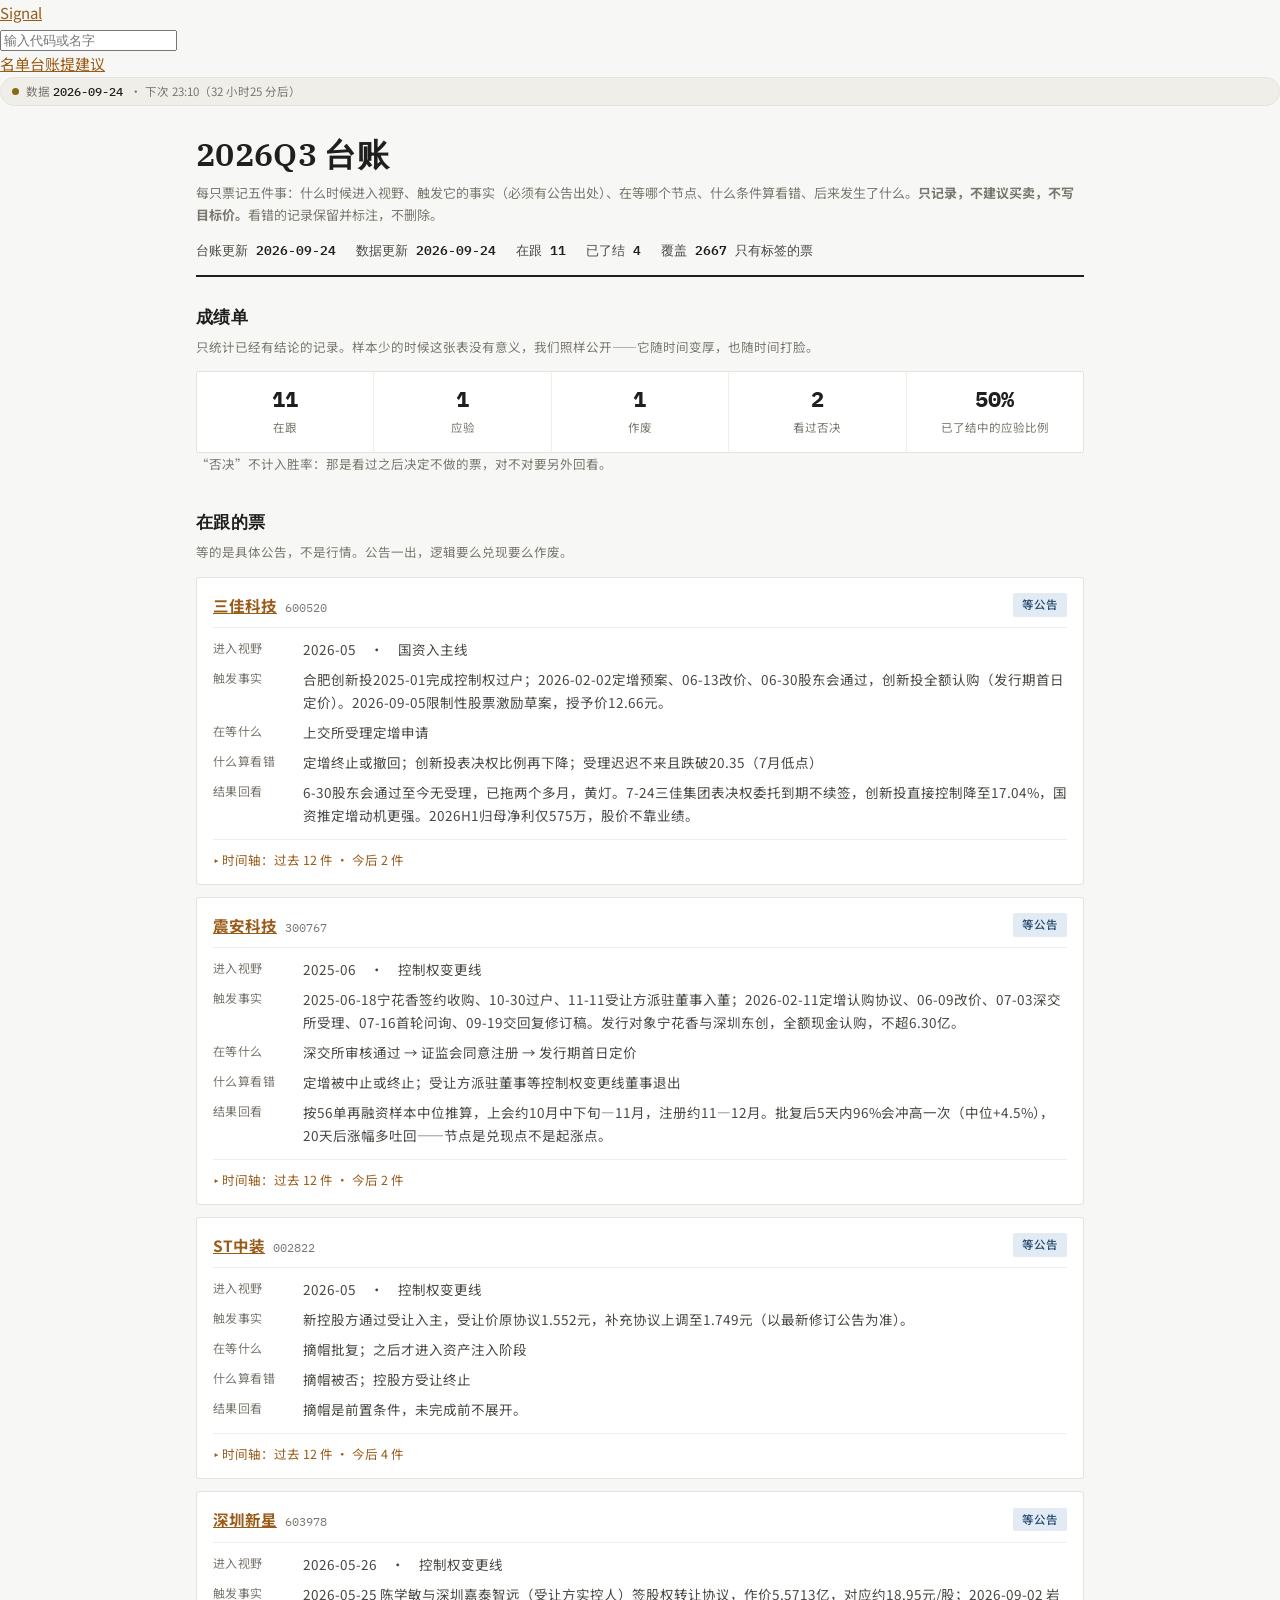
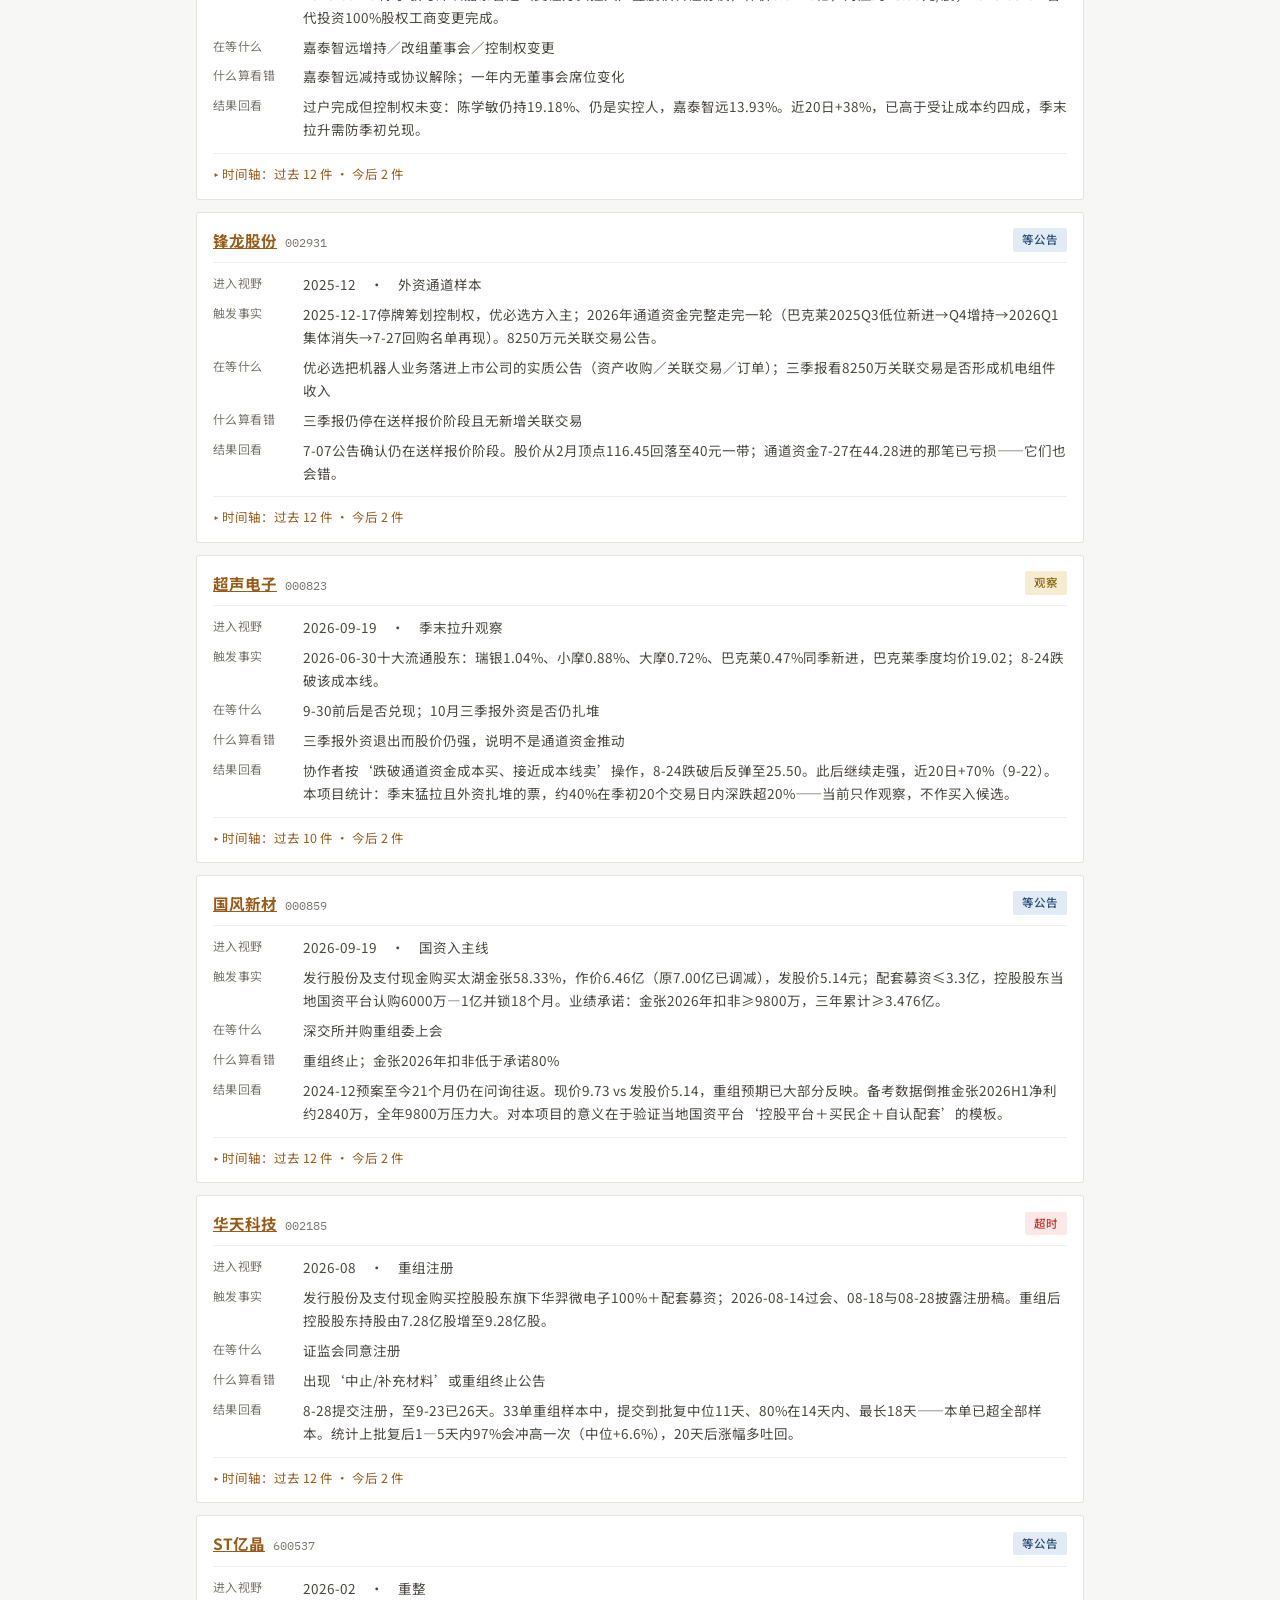
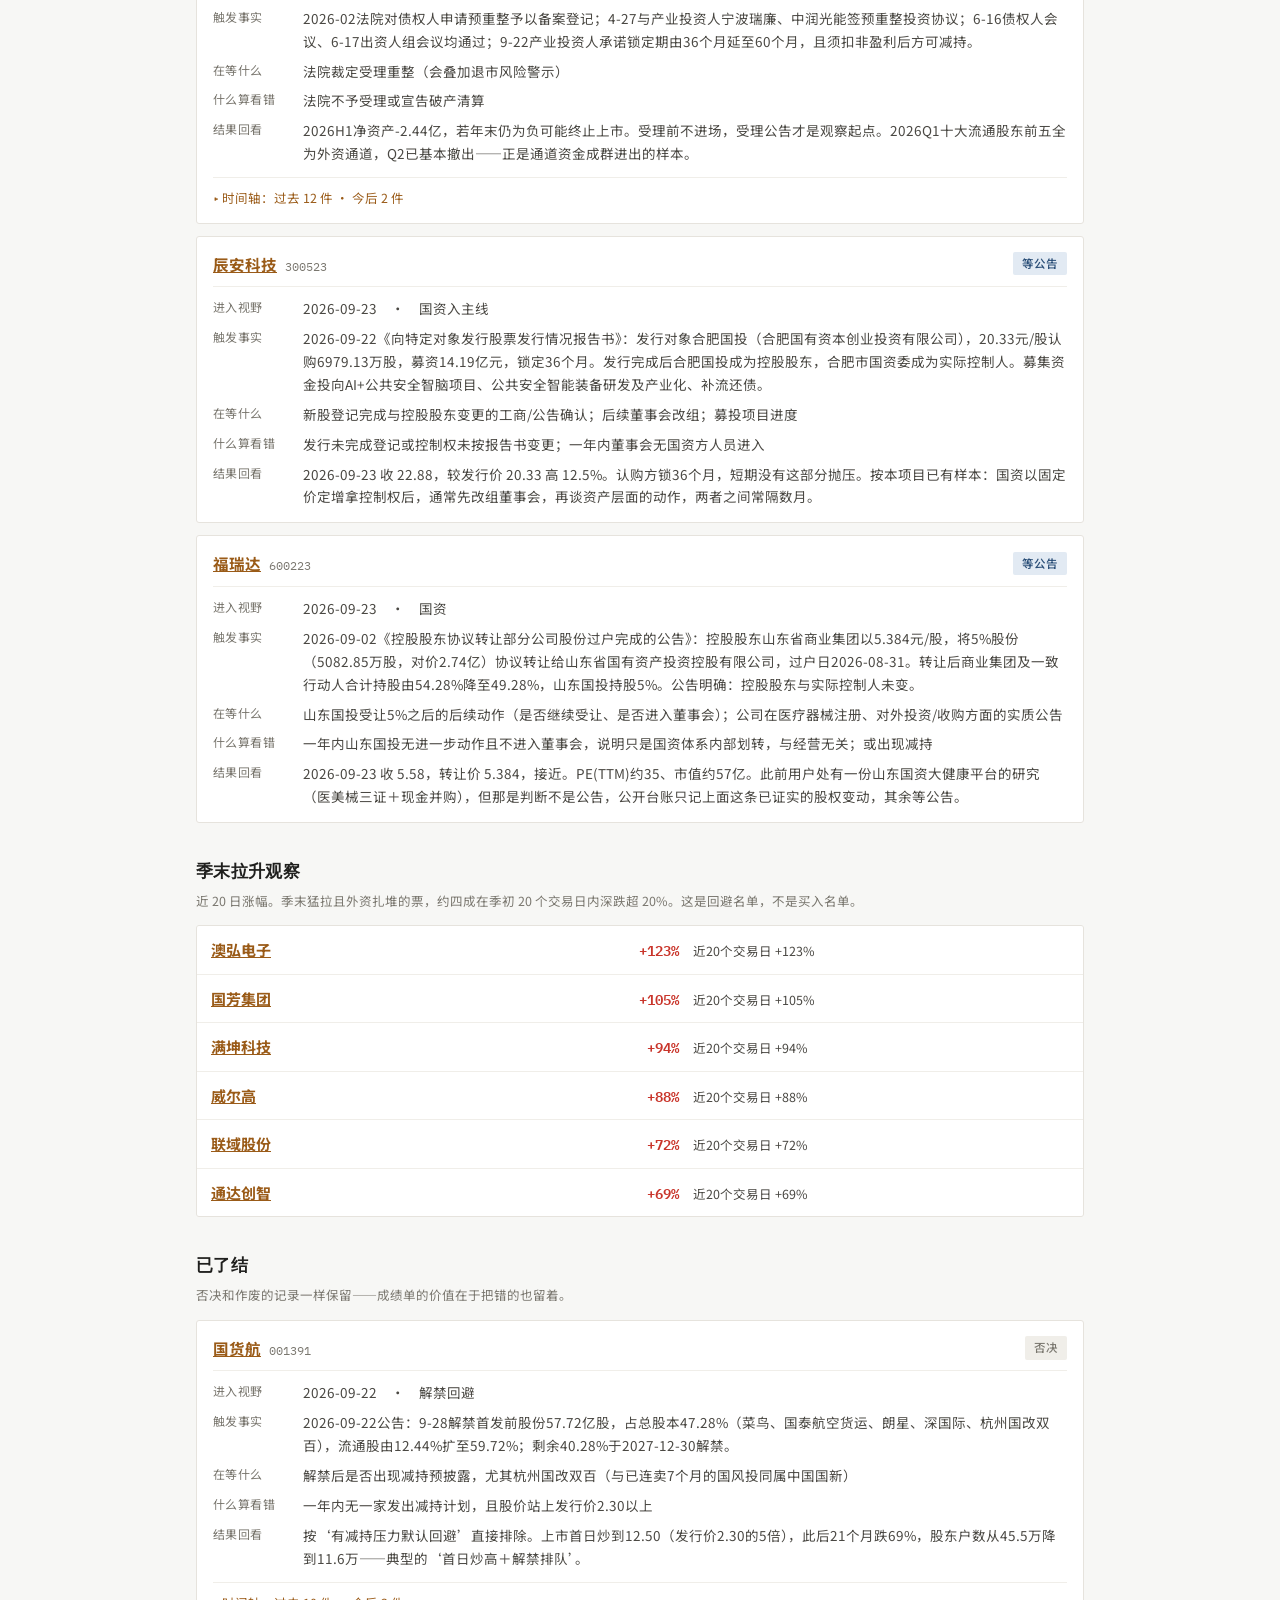
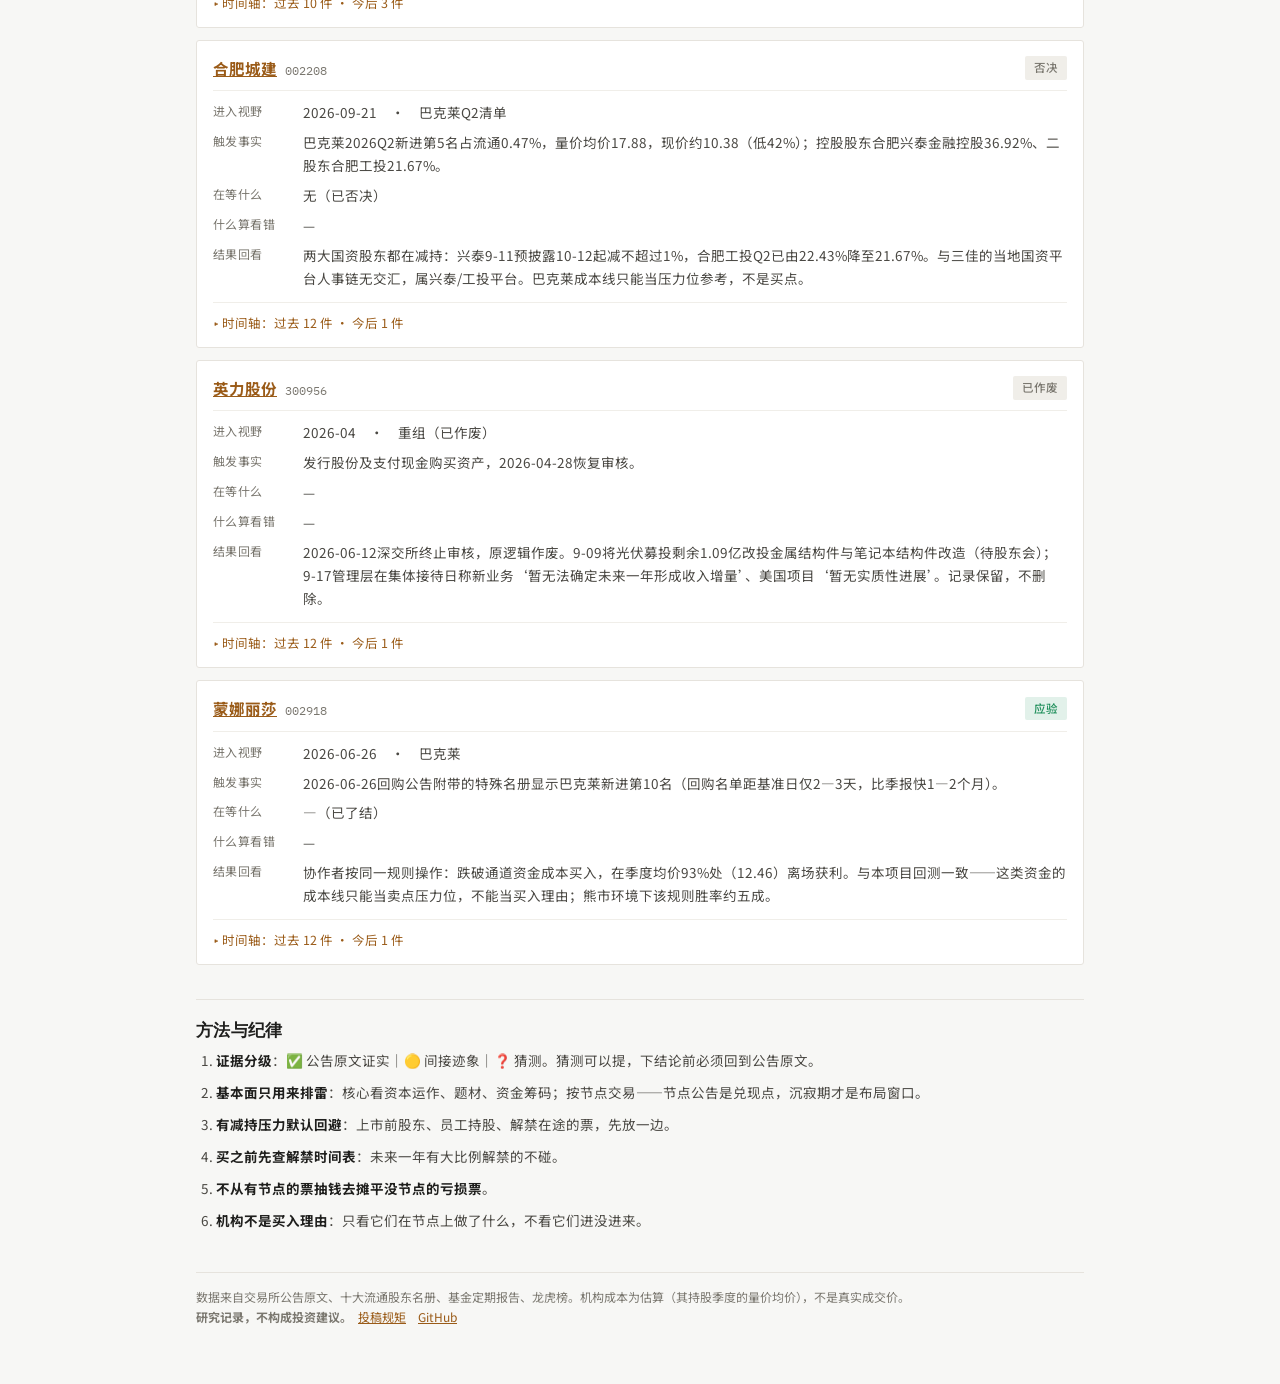
==== commit c974ef0b: "样式加版本号防缓存；名单页切换样式统一到公共样式" ====
--- a/ledger.html
+++ b/ledger.html
@@ -6,7 +6,7 @@
 <meta name="color-scheme" content="light dark">
 <title>Signal 台账</title>
 <link rel="stylesheet" href="https://fonts.googleapis.com/css2?family=IBM+Plex+Serif:ital,wght@0,400;0,600;1,400&family=Noto+Sans+SC:wght@300;400;500;700&family=IBM+Plex+Mono:wght@400;600&display=swap">
-<link rel="stylesheet" href="assets/style.css">
+<link rel="stylesheet" href="assets/style.css?v=20260924c">
 <style>
   .loading{display:flex; align-items:center; gap:10px; padding:18px 2px; color:var(--ink-3); font-size:13px;}
   .loading .sp{width:14px; height:14px; border:2px solid var(--line); border-top-color:var(--accent);
--- a/assets/style.css
+++ b/assets/style.css
@@ -2,12 +2,13 @@
 
   :root{
     color-scheme: light;
-    --ground:#f6f5f2; --panel:#ffffff; --line:#e2ded6; --line-soft:#eeebe5;
-    --ink:#1c1b18; --ink-2:#4a473f; --ink-3:#7c7768;
-    --accent:#9a5b18; --accent-soft:#f3e7d8;
-    --red:#a32b25; --red-soft:#f7e2e0;
+    --ground:#f7f7f5; --panel:#ffffff; --line:#e6e3dd; --line-soft:#f0eee9;
+    --ink:#1f1f1d; --ink-2:#4a4843; --ink-3:#7a776f;
+    --accent:#9a5b18; --accent-soft:#f5e9da;
+    --rise:#c9352b; --fall:#1e8e5a;            /* A股习惯：红涨绿跌 */
+    --red:#c9352b; --red-soft:#fae9e6;
     --amber:#8a6a12; --amber-soft:#f6ecd2;
-    --green:#25604a; --green-soft:#e0eee7;
+    --green:#1e8e5a; --green-soft:#e2f1ea;
     --blue:#2a4e77; --blue-soft:#e2eaf3;
   }
   @media (prefers-color-scheme: dark){
@@ -16,9 +17,10 @@
       --ground:#17161a; --panel:#201f24; --line:#35333a; --line-soft:#2a2930;
       --ink:#efece6; --ink-2:#c0bcb3; --ink-3:#8b867c;
       --accent:#e2a662; --accent-soft:#3a2d1c;
-      --red:#e98b84; --red-soft:#3b2220;
+      --rise:#f1675b; --fall:#4fbe8b;
+      --red:#f1675b; --red-soft:#3b2220;
       --amber:#d9b45a; --amber-soft:#362f18;
-      --green:#7dc3a4; --green-soft:#1d3029;
+      --green:#4fbe8b; --green-soft:#1d3029;
       --blue:#8db4de; --blue-soft:#1d2a3a;
     }
   }
@@ -27,9 +29,10 @@
     --ground:#17161a; --panel:#201f24; --line:#35333a; --line-soft:#2a2930;
     --ink:#efece6; --ink-2:#c0bcb3; --ink-3:#8b867c;
     --accent:#e2a662; --accent-soft:#3a2d1c;
-    --red:#e98b84; --red-soft:#3b2220;
+    --rise:#f1675b; --fall:#4fbe8b;
+    --red:#f1675b; --red-soft:#3b2220;
     --amber:#d9b45a; --amber-soft:#362f18;
-    --green:#7dc3a4; --green-soft:#1d3029;
+    --green:#4fbe8b; --green-soft:#1d3029;
     --blue:#8db4de; --blue-soft:#1d2a3a;
   }
   body{
@@ -165,3 +168,20 @@
     .topbar .mini{order:4; flex-basis:100%;}
   }
   @media (min-width:1301px){ .topbar{flex-wrap:nowrap;} }
+
+  /* A股习惯：红涨绿跌。正数＝涨＝红，负数＝跌＝绿 */
+  .up{color:var(--rise) !important;}
+  .down{color:var(--fall) !important;}
+  /* 表头：小一号、加字间距 */
+  table.t th{letter-spacing:.04em; text-transform:none;}
+  /* 区块之间用留白分层，不用四边框 */
+  .card, .det{box-shadow:0 1px 2px rgba(0,0,0,.05);}
+  :root:not([data-theme="light"]) .card, :root[data-theme="dark"] .card{box-shadow:none;}
+  /* 名单页切换：下划线式，不用填充按钮 */
+  .modes{gap:0; border-bottom:1px solid var(--line); margin-bottom:18px;}
+  .modes button{border:none; border-radius:0; background:transparent;
+    color:var(--ink-3); padding:10px 18px; font-size:14.5px;
+    border-bottom:2px solid transparent; margin-bottom:-1px;}
+  .modes button.on{color:var(--ink) !important; font-weight:500 !important;
+    border-bottom-color:var(--accent) !important;}
+  .modes button:hover{color:var(--ink-2) !important;}
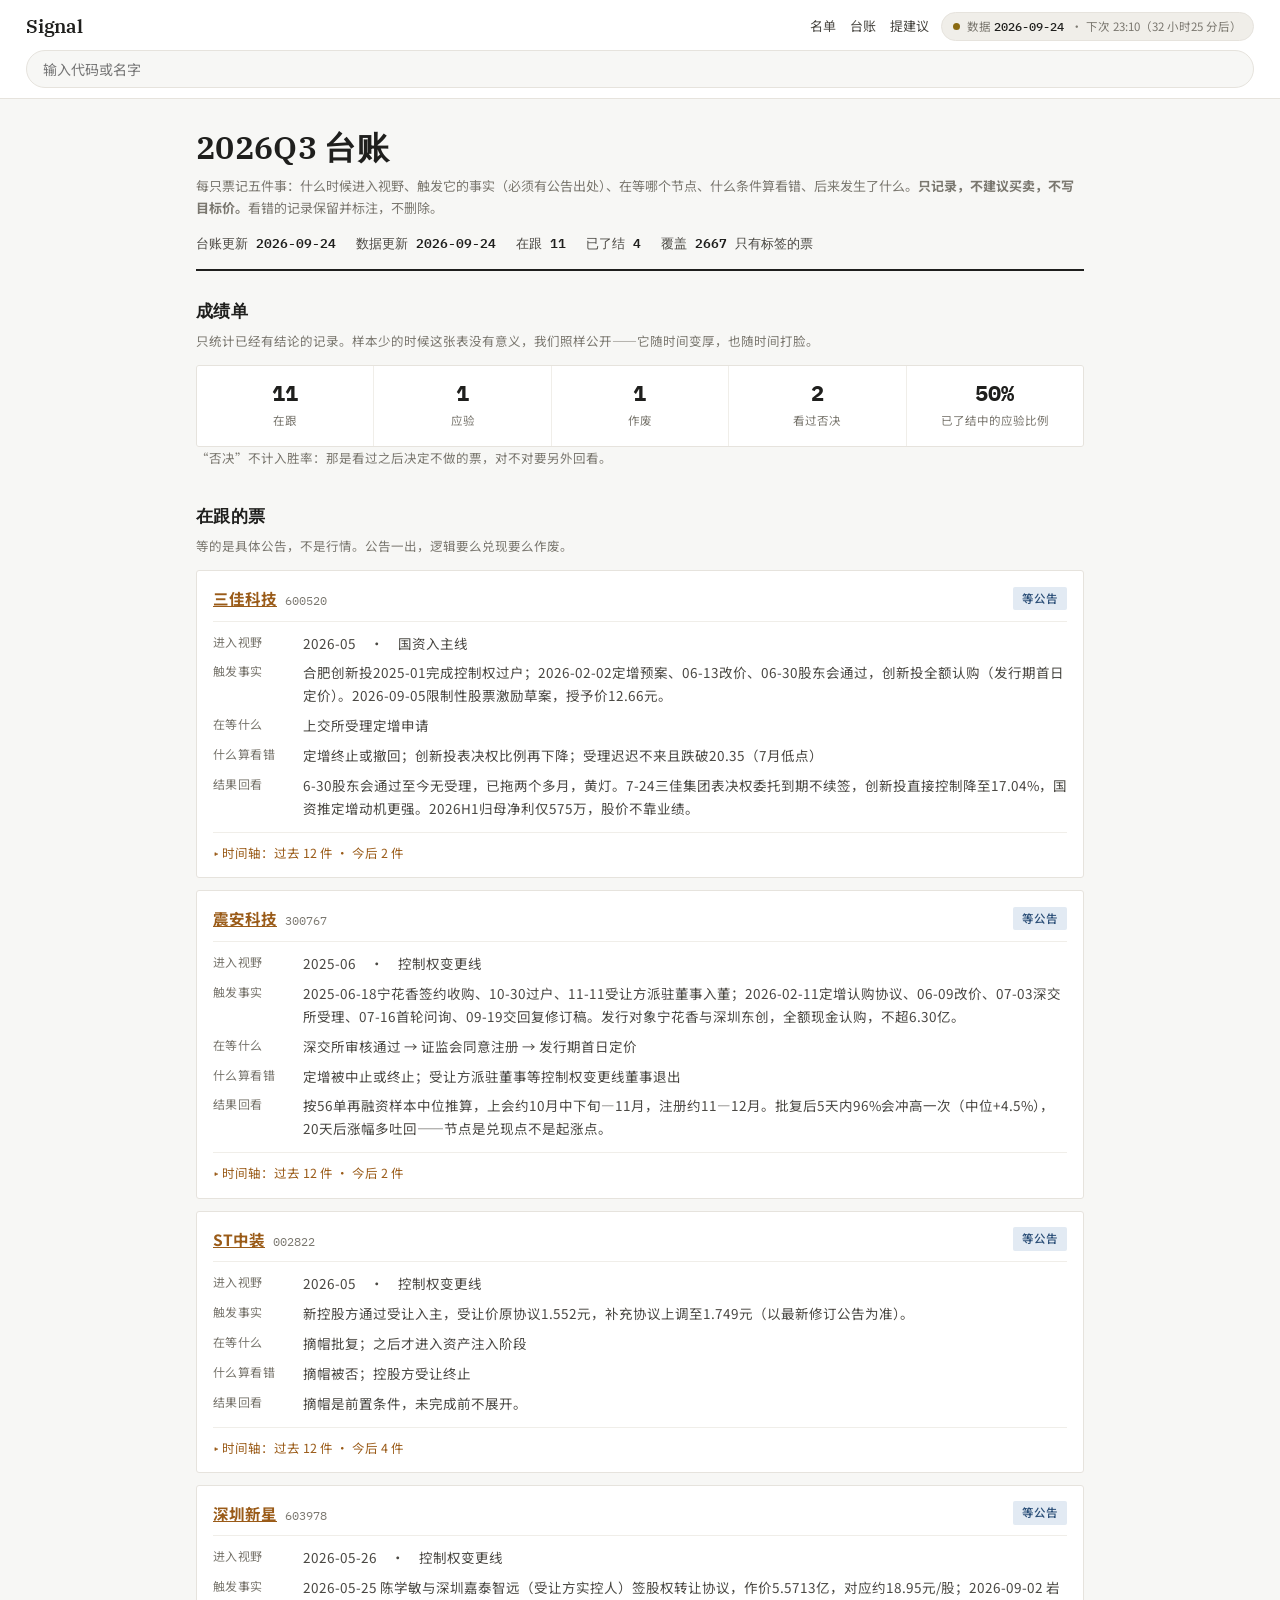
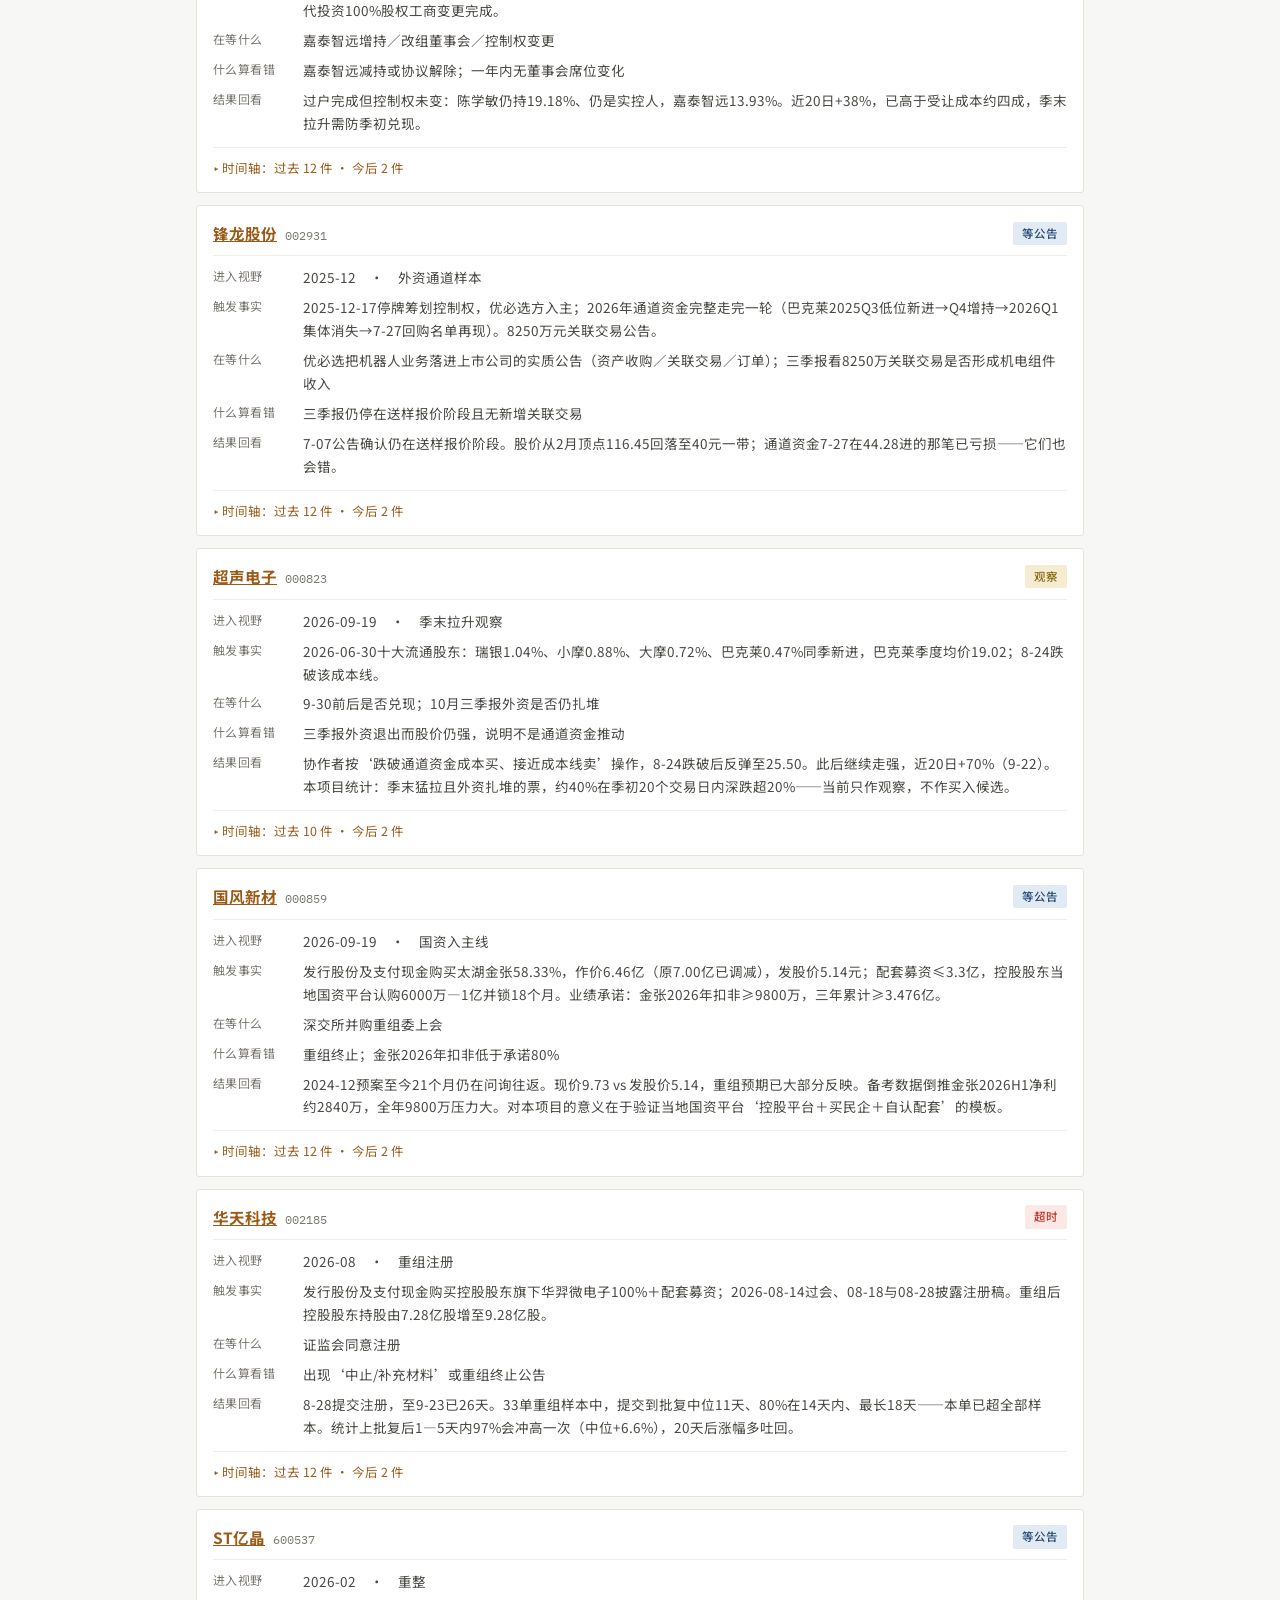
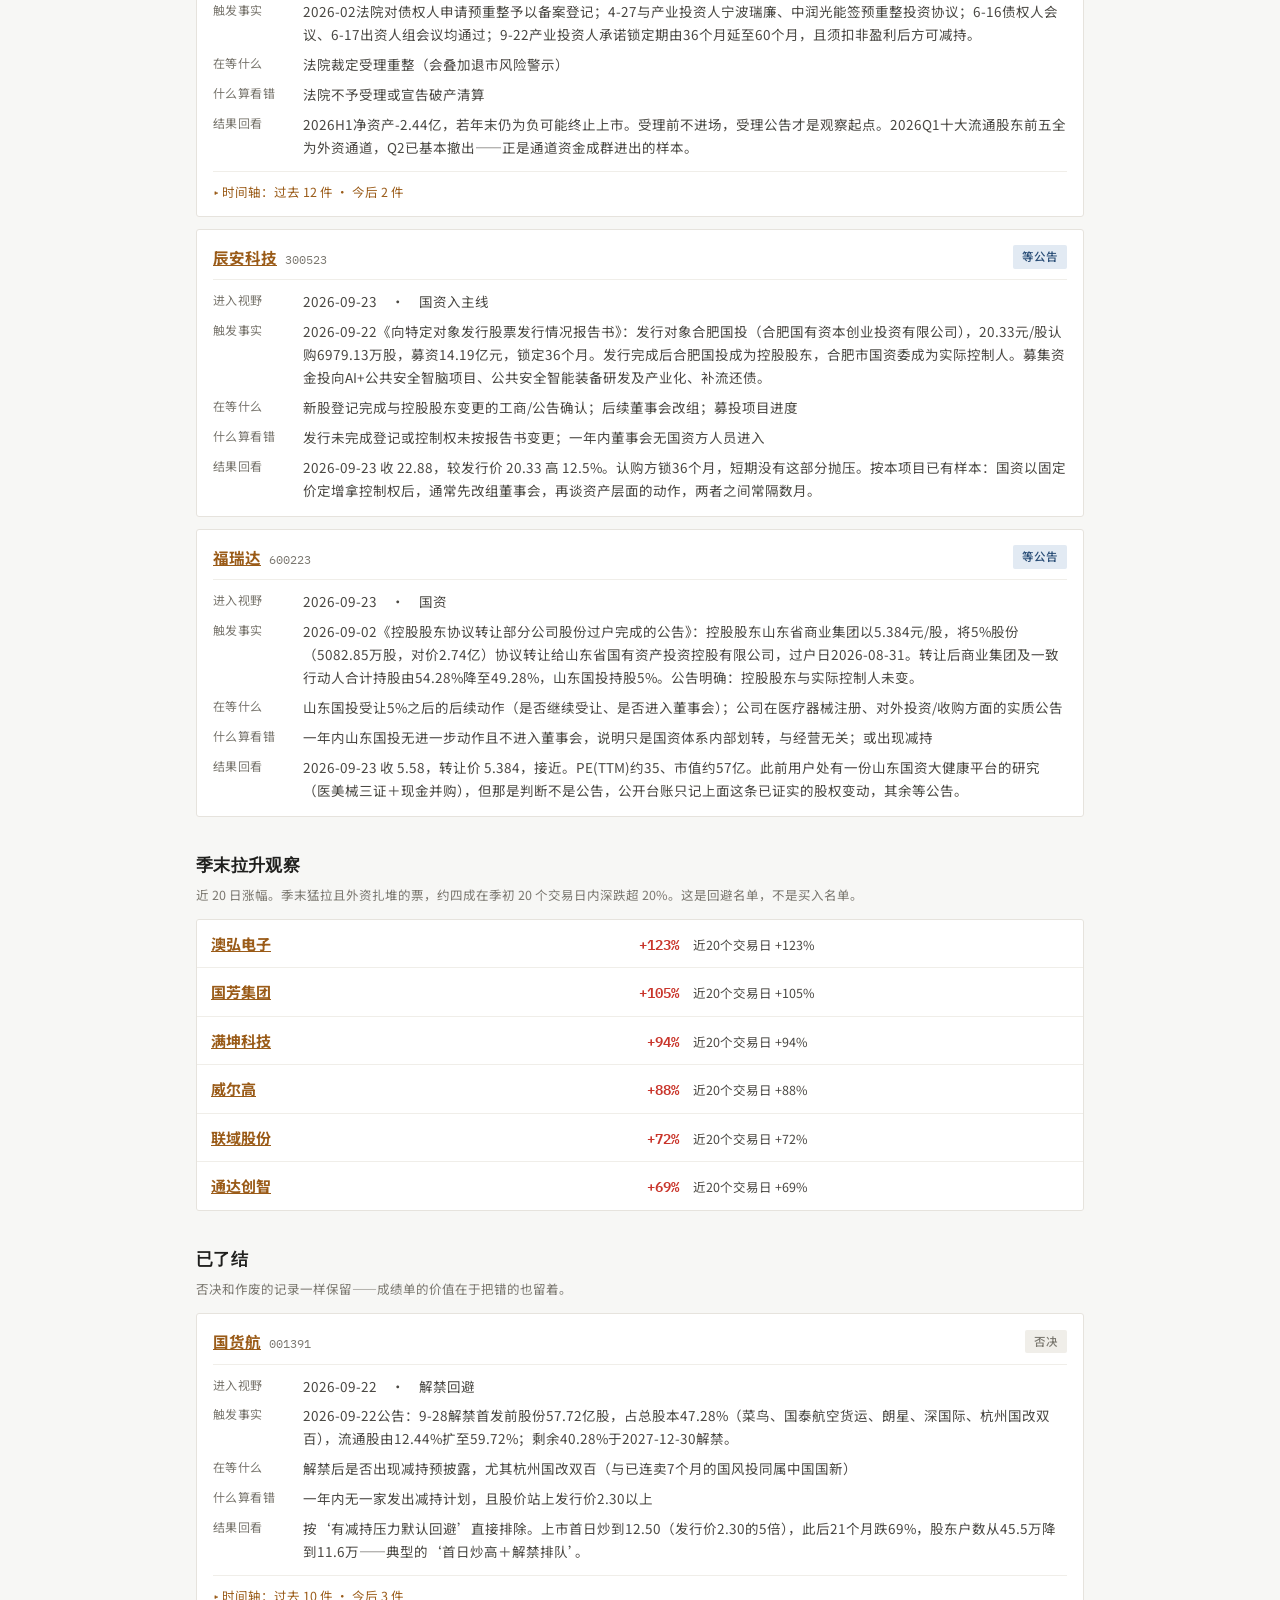
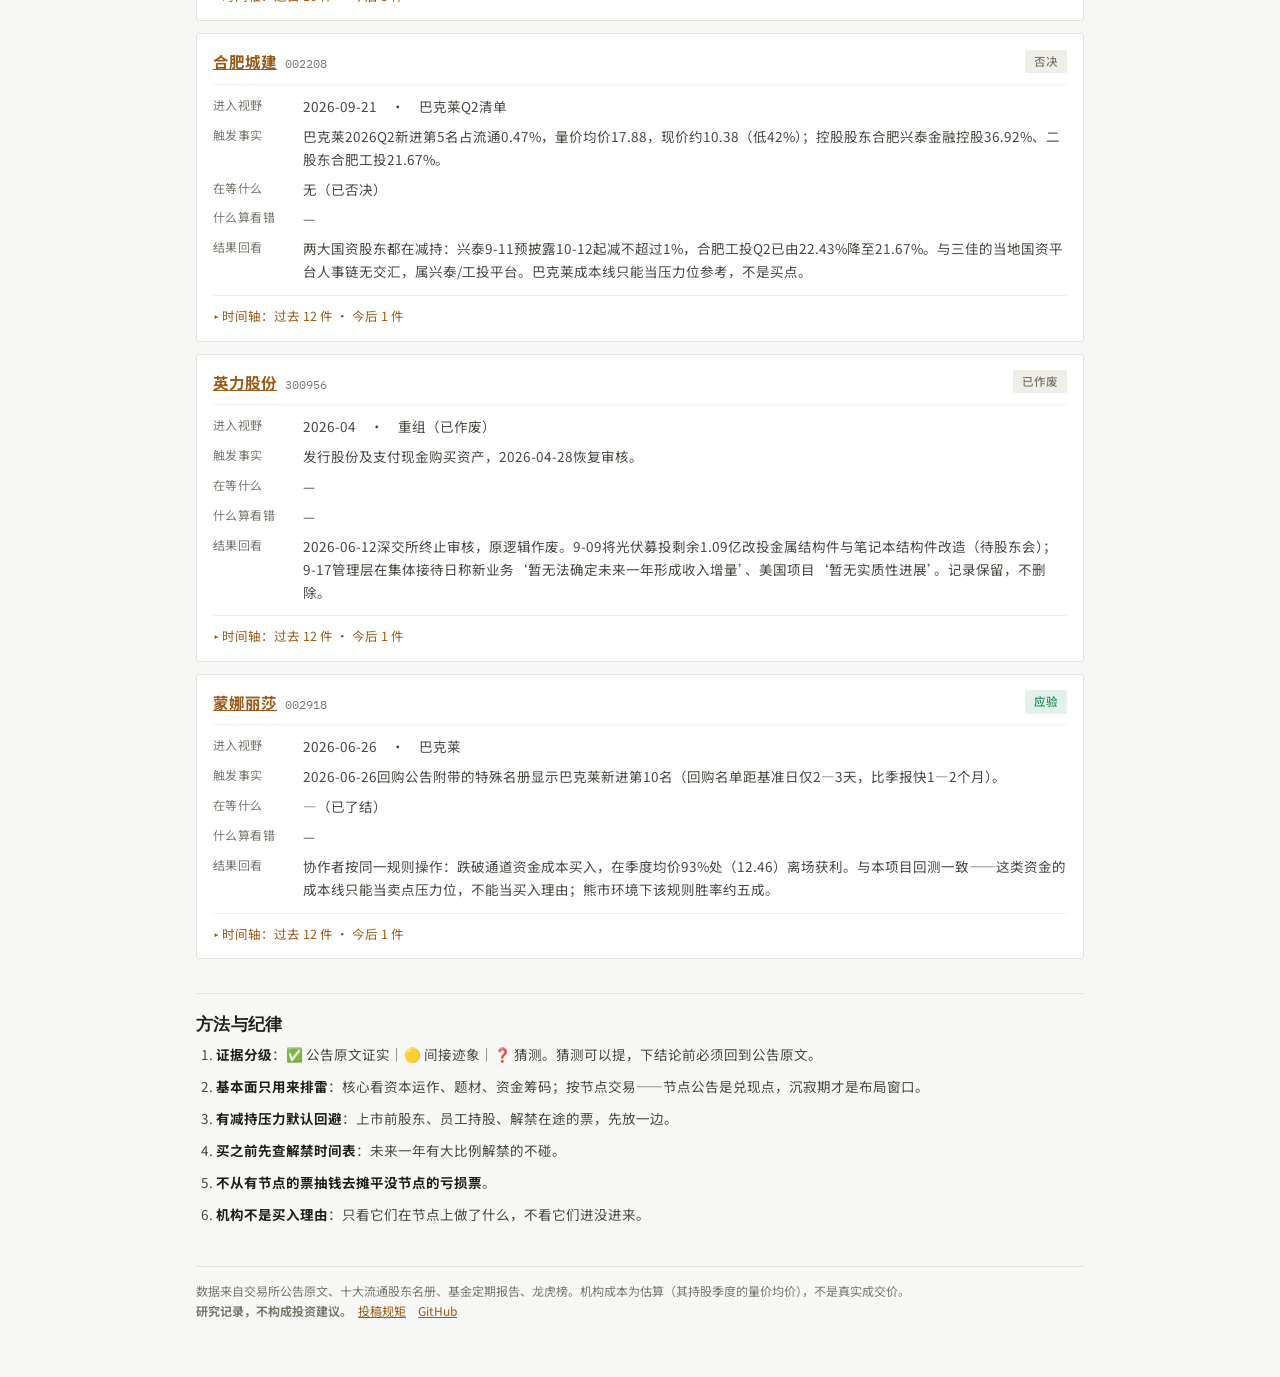
==== commit e3a7c85f: "顶栏样式收进公共样式文件，各页不再各写一份" ====
--- a/ledger.html
+++ b/ledger.html
@@ -6,7 +6,7 @@
 <meta name="color-scheme" content="light dark">
 <title>Signal 台账</title>
 <link rel="stylesheet" href="https://fonts.googleapis.com/css2?family=IBM+Plex+Serif:ital,wght@0,400;0,600;1,400&family=Noto+Sans+SC:wght@300;400;500;700&family=IBM+Plex+Mono:wght@400;600&display=swap">
-<link rel="stylesheet" href="assets/style.css?v=20260924c">
+<link rel="stylesheet" href="assets/style.css?v=20260925a">
 <style>
   .loading{display:flex; align-items:center; gap:10px; padding:18px 2px; color:var(--ink-3); font-size:13px;}
   .loading .sp{width:14px; height:14px; border:2px solid var(--line); border-top-color:var(--accent);
--- a/assets/style.css
+++ b/assets/style.css
@@ -1,3 +1,17 @@
+
+  /* 顶栏：所有页面共用一份 */
+  .topbar{display:flex; align-items:center; gap:12px;
+    padding:10px clamp(14px,3vw,26px); border-bottom:1px solid var(--line); background:var(--panel);
+    position:sticky; top:env(safe-area-inset-top, 0px); z-index:9;}
+  .topbar .brand{font-family:"IBM Plex Serif",Georgia,serif; font-size:19px; font-weight:600;
+    color:var(--ink); text-decoration:none; letter-spacing:-.01em; flex:none;}
+  .topbar .mini{position:relative; flex:1 1 140px; min-width:100px;}
+  .topbar .mini input{width:100%; border:1px solid var(--line); background:var(--ground); color:var(--ink);
+    border-radius:999px; padding:8px 16px; font-size:14px; outline:none; font-family:"Noto Sans SC",sans-serif;}
+  .topbar .mini input:focus{border-color:var(--accent);}
+  .topbar .tnav{display:flex; gap:14px; flex:none;}
+  .topbar .tnav a{font-size:13px; color:var(--ink-2); text-decoration:none; white-space:nowrap;}
+  .topbar .tnav a:hover{color:var(--accent);}
   *,*::before,*::after{box-sizing:border-box;}
 
   :root{
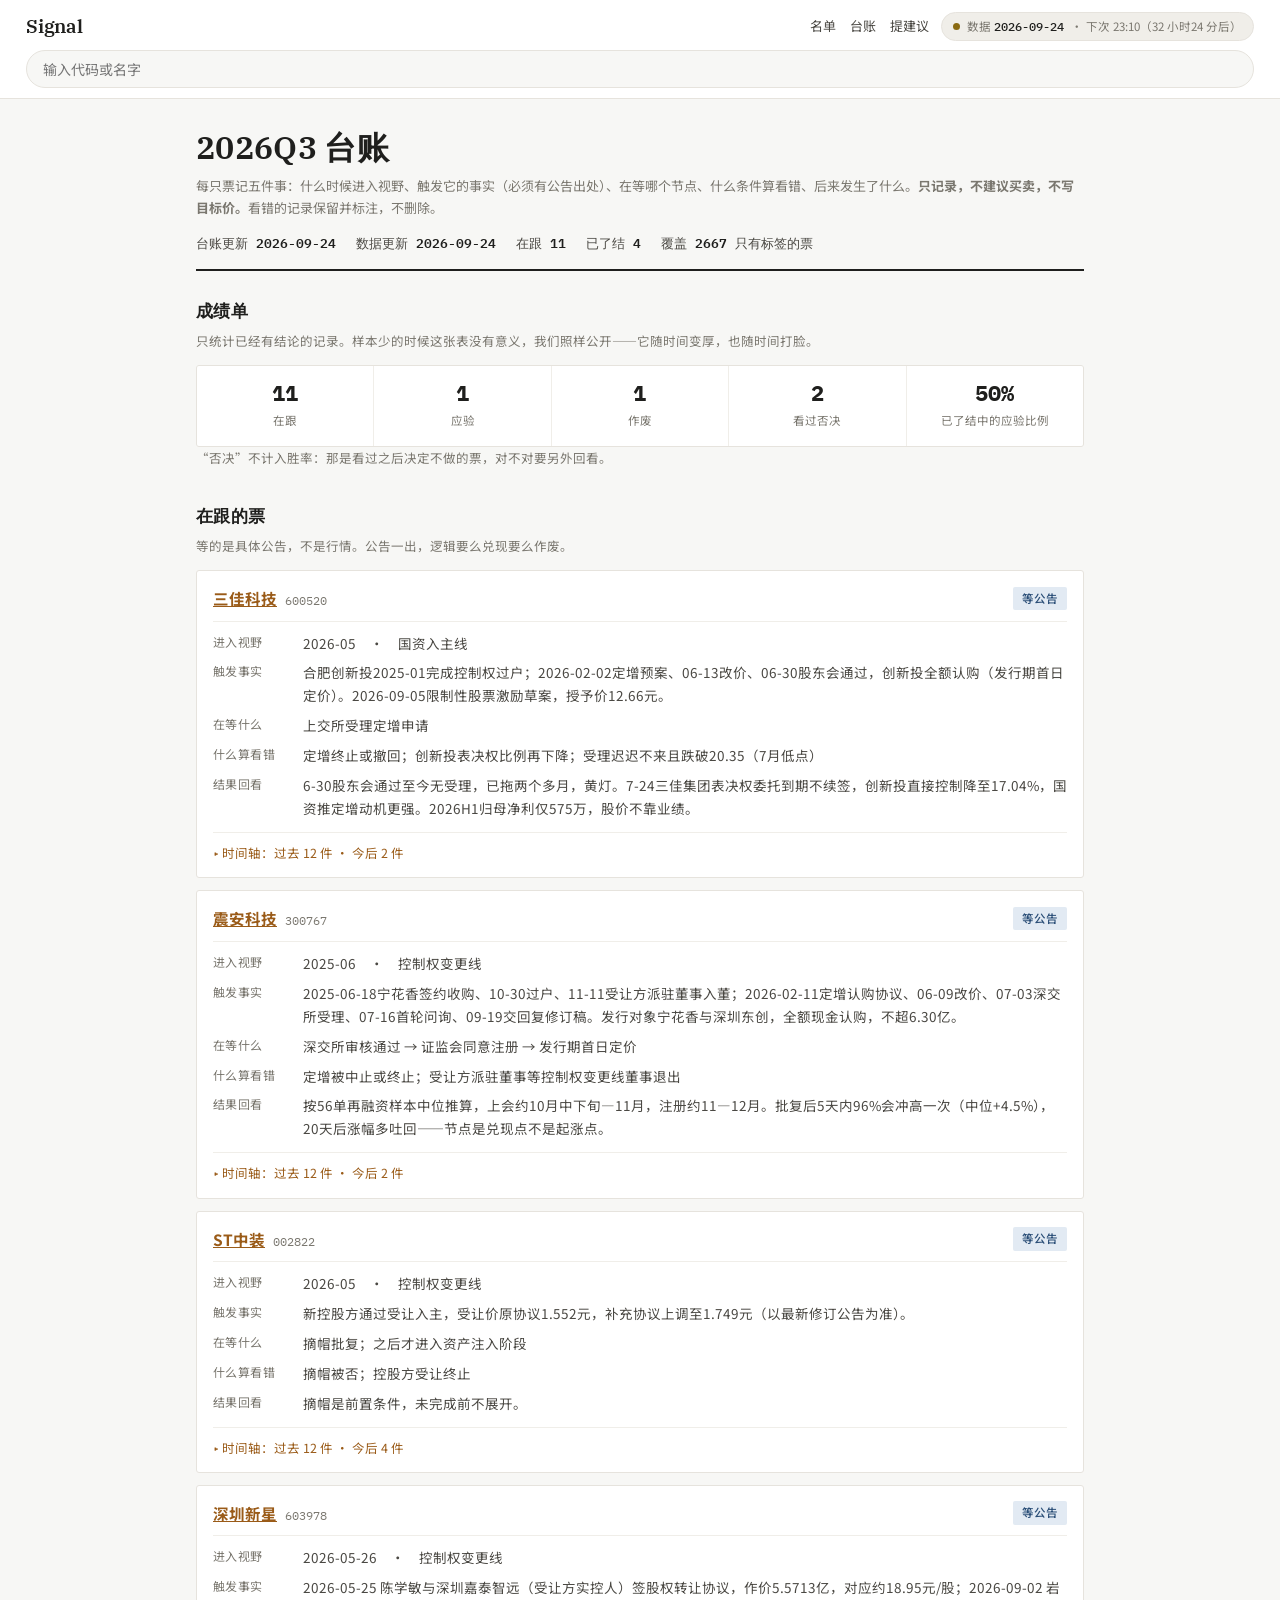
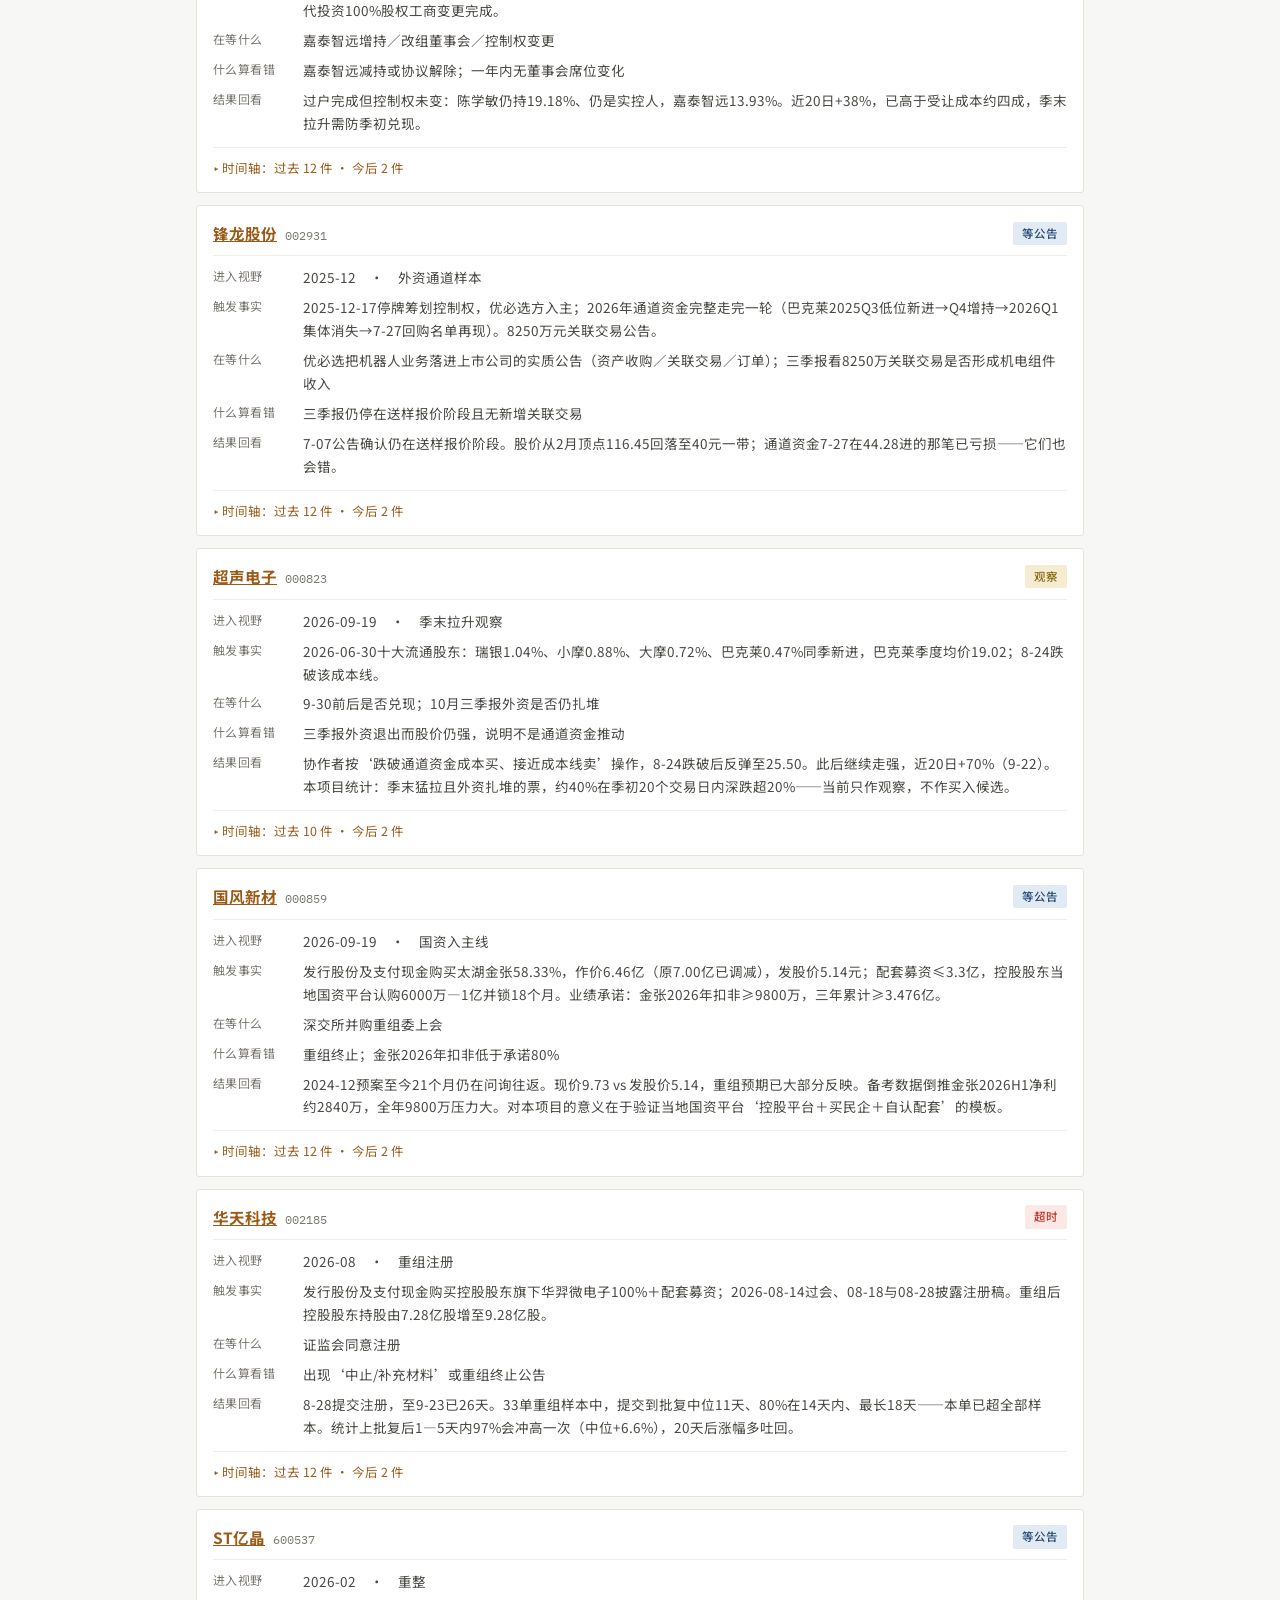
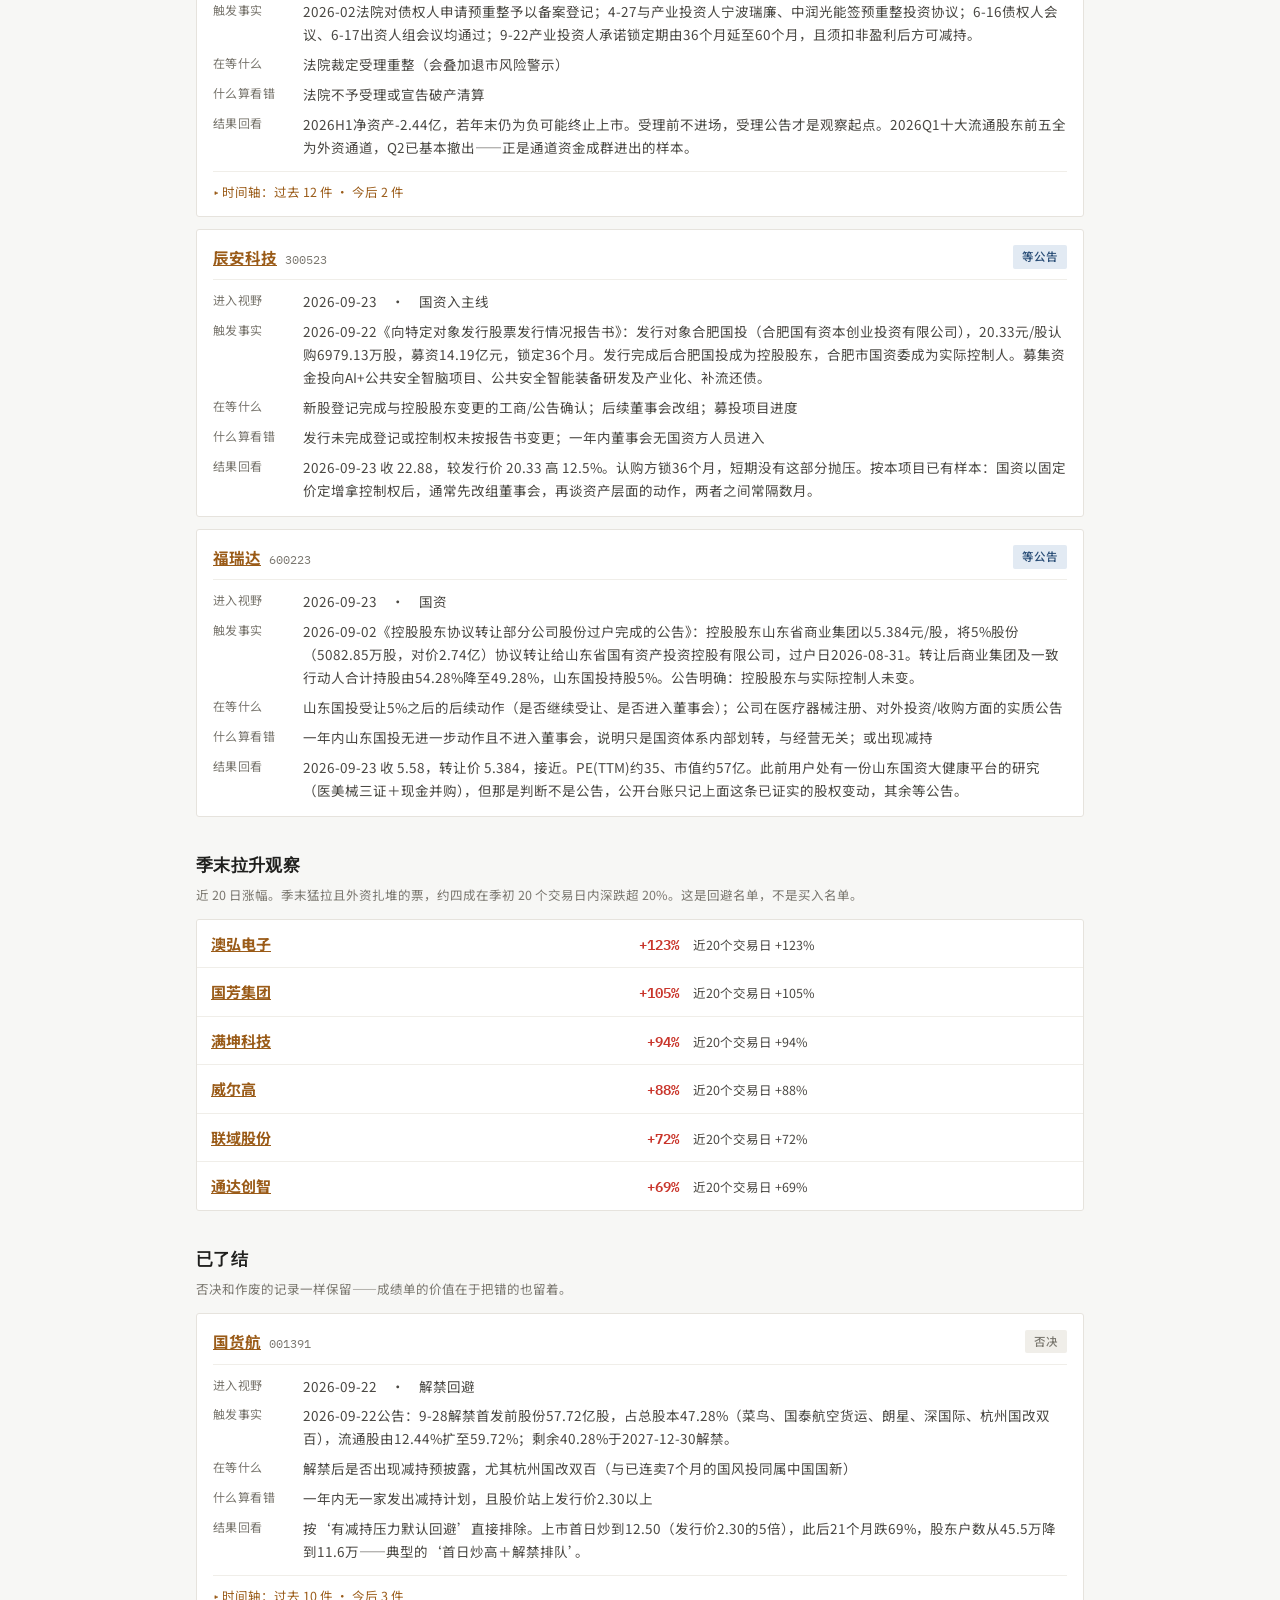
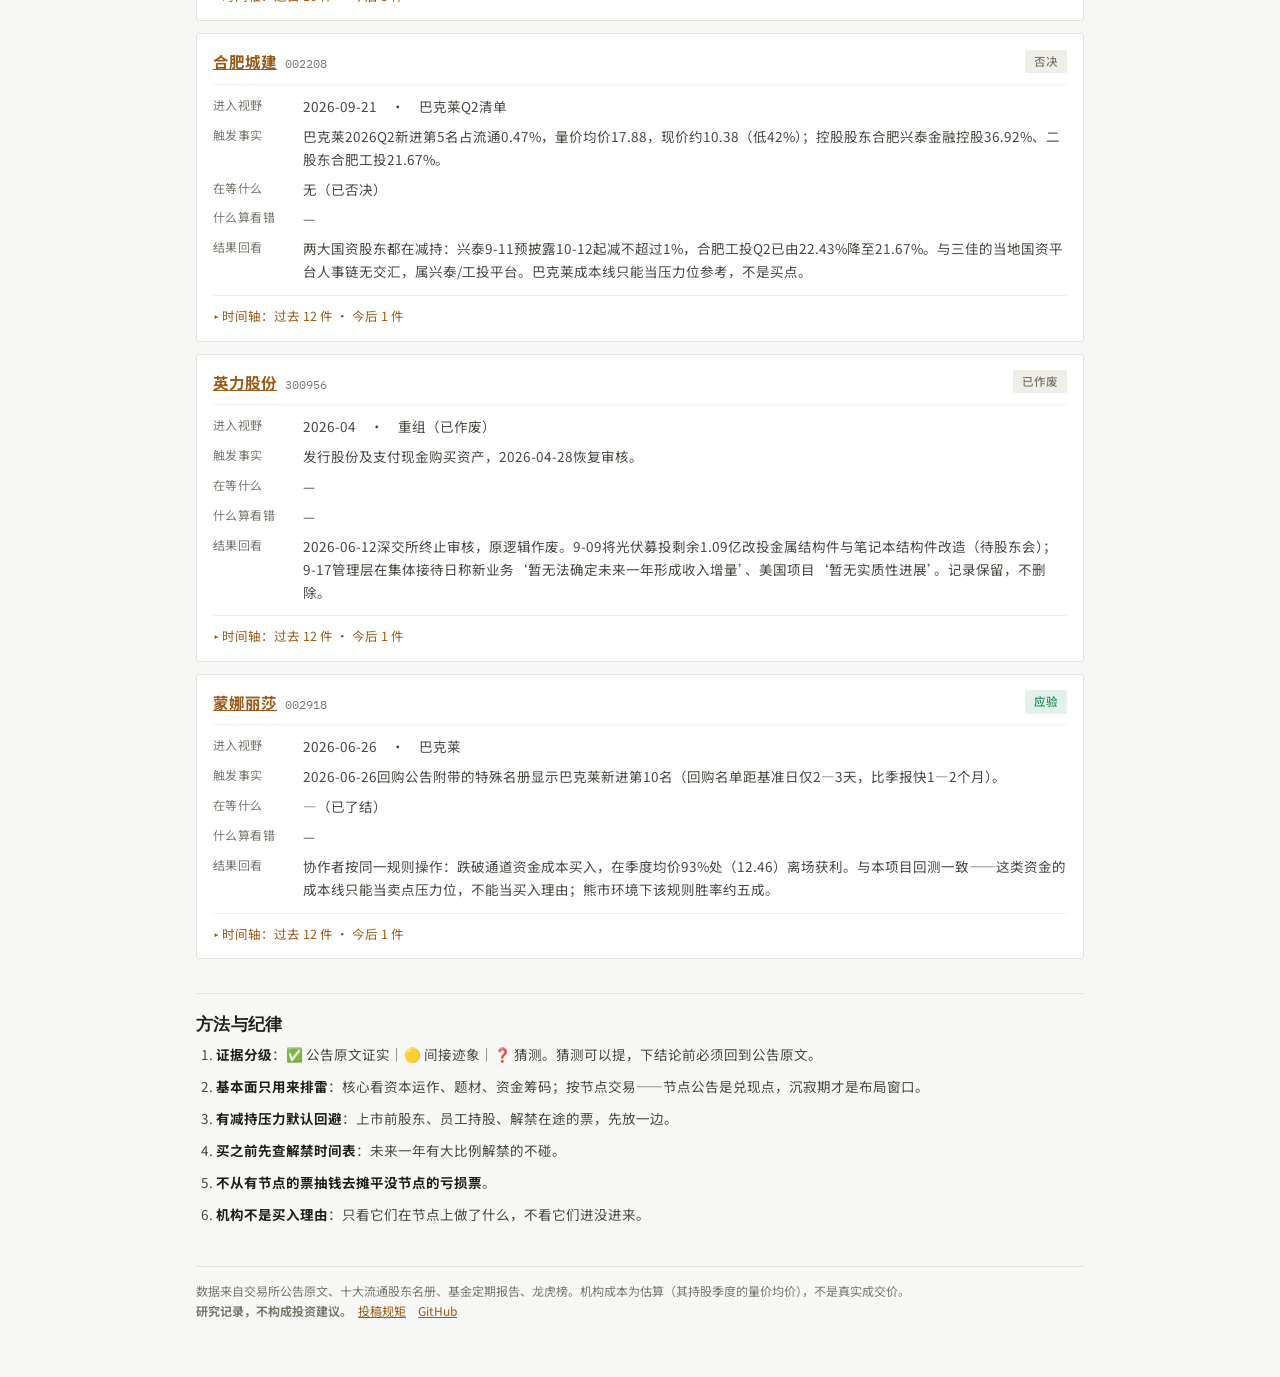
==== commit 3bd07ae3: "手机端：筛选横向滑动、表格隐藏次要列、名单先显示100行" ====
--- a/ledger.html
+++ b/ledger.html
@@ -6,7 +6,7 @@
 <meta name="color-scheme" content="light dark">
 <title>Signal 台账</title>
 <link rel="stylesheet" href="https://fonts.googleapis.com/css2?family=IBM+Plex+Serif:ital,wght@0,400;0,600;1,400&family=Noto+Sans+SC:wght@300;400;500;700&family=IBM+Plex+Mono:wght@400;600&display=swap">
-<link rel="stylesheet" href="assets/style.css?v=20260925a">
+<link rel="stylesheet" href="assets/style.css?v=20260925b">
 <style>
   .loading{display:flex; align-items:center; gap:10px; padding:18px 2px; color:var(--ink-3); font-size:13px;}
   .loading .sp{width:14px; height:14px; border:2px solid var(--line); border-top-color:var(--accent);
--- a/assets/style.css
+++ b/assets/style.css
@@ -199,3 +199,17 @@
   .modes button.on{color:var(--ink) !important; font-weight:500 !important;
     border-bottom-color:var(--accent) !important;}
   .modes button:hover{color:var(--ink-2) !important;}
+
+  /* 手机：筛选按钮横向滑动，表格让出空间 */
+  @media (max-width:640px){
+    .filters{flex-wrap:nowrap; overflow-x:auto; -webkit-overflow-scrolling:touch;
+      padding-bottom:4px; scrollbar-width:none;}
+    .filters::-webkit-scrollbar{display:none;}
+    .filters button{flex:none;}
+    .flab{position:sticky; left:0; background:var(--ground); padding-right:6px; z-index:1;}
+    table.t th:nth-child(4), table.t td:nth-child(4){display:none;}
+    table.t th, table.t td{padding:7px 6px; font-size:12.5px;}
+  }
+  .more{font-size:13px; padding:8px 18px; border:1px solid var(--line); border-radius:999px;
+    background:var(--panel); color:var(--ink-2); cursor:pointer;}
+  .more:hover{border-color:var(--accent); color:var(--accent);}
